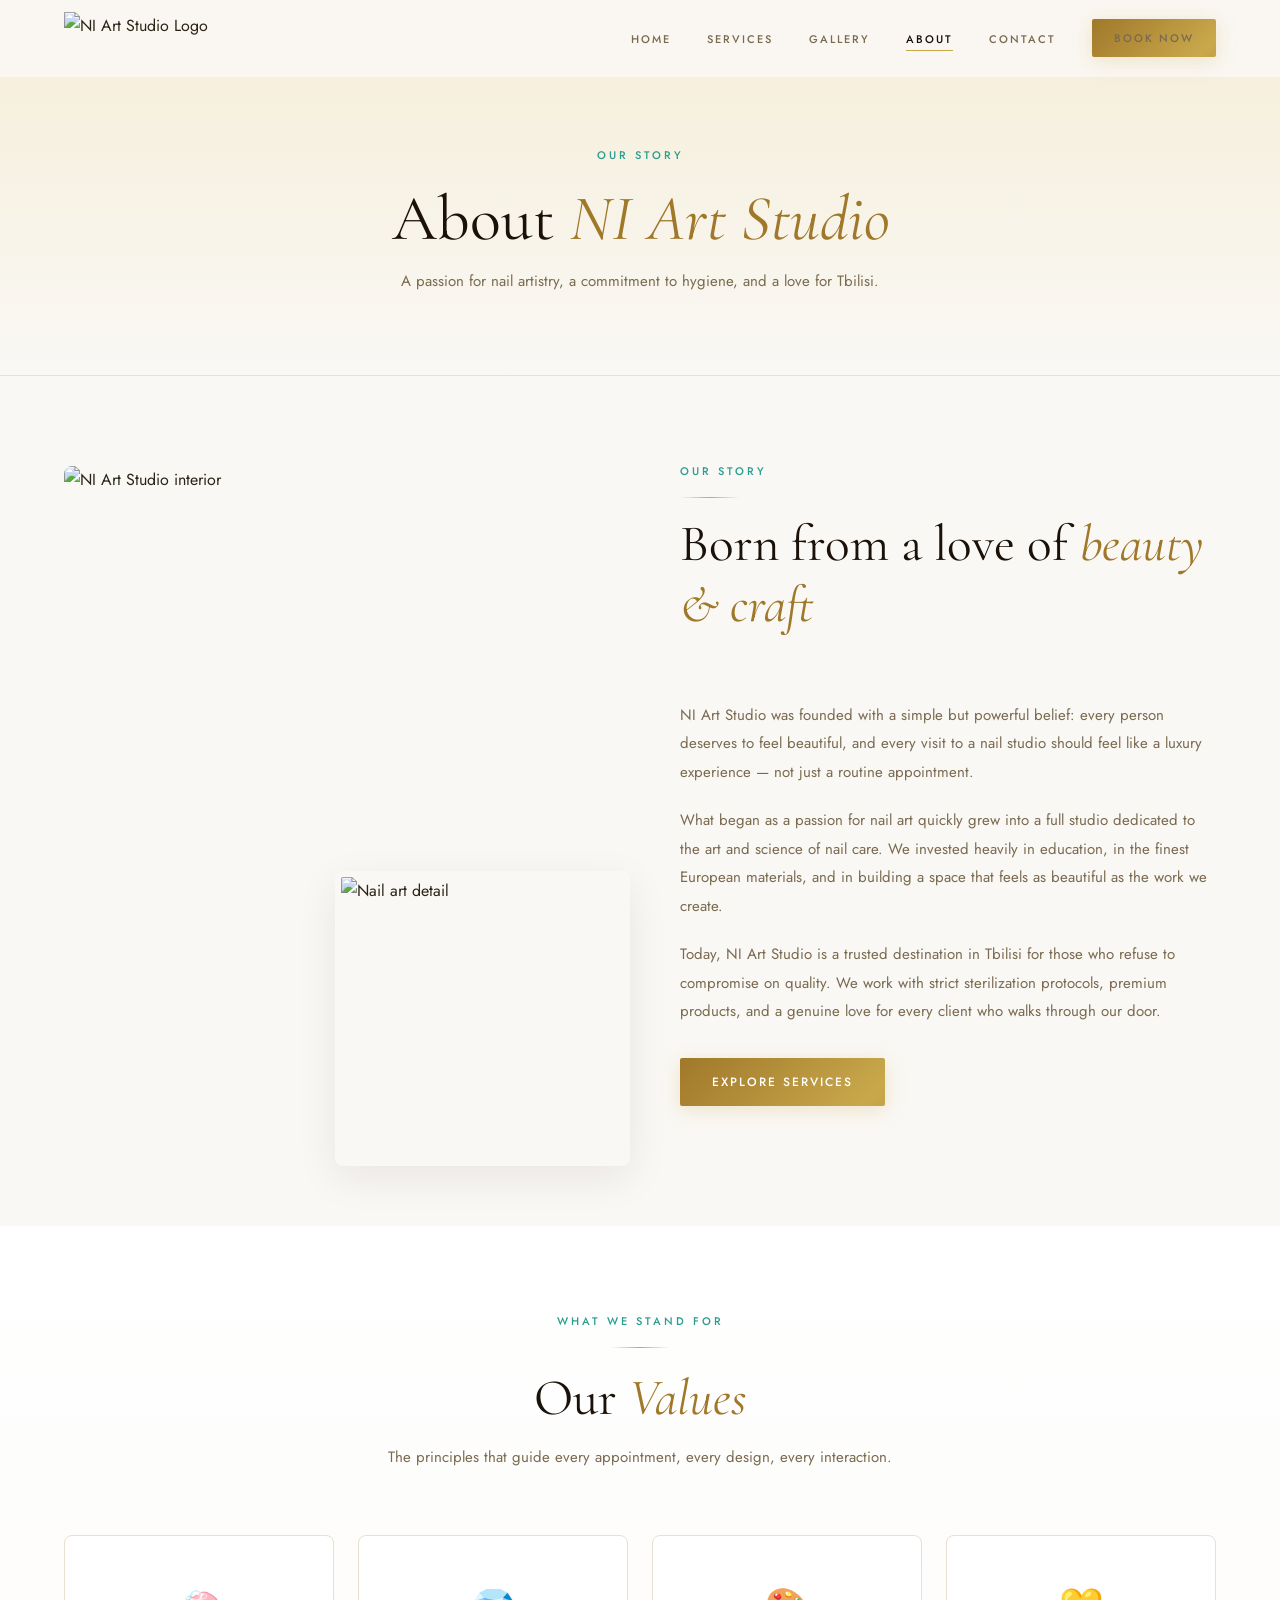
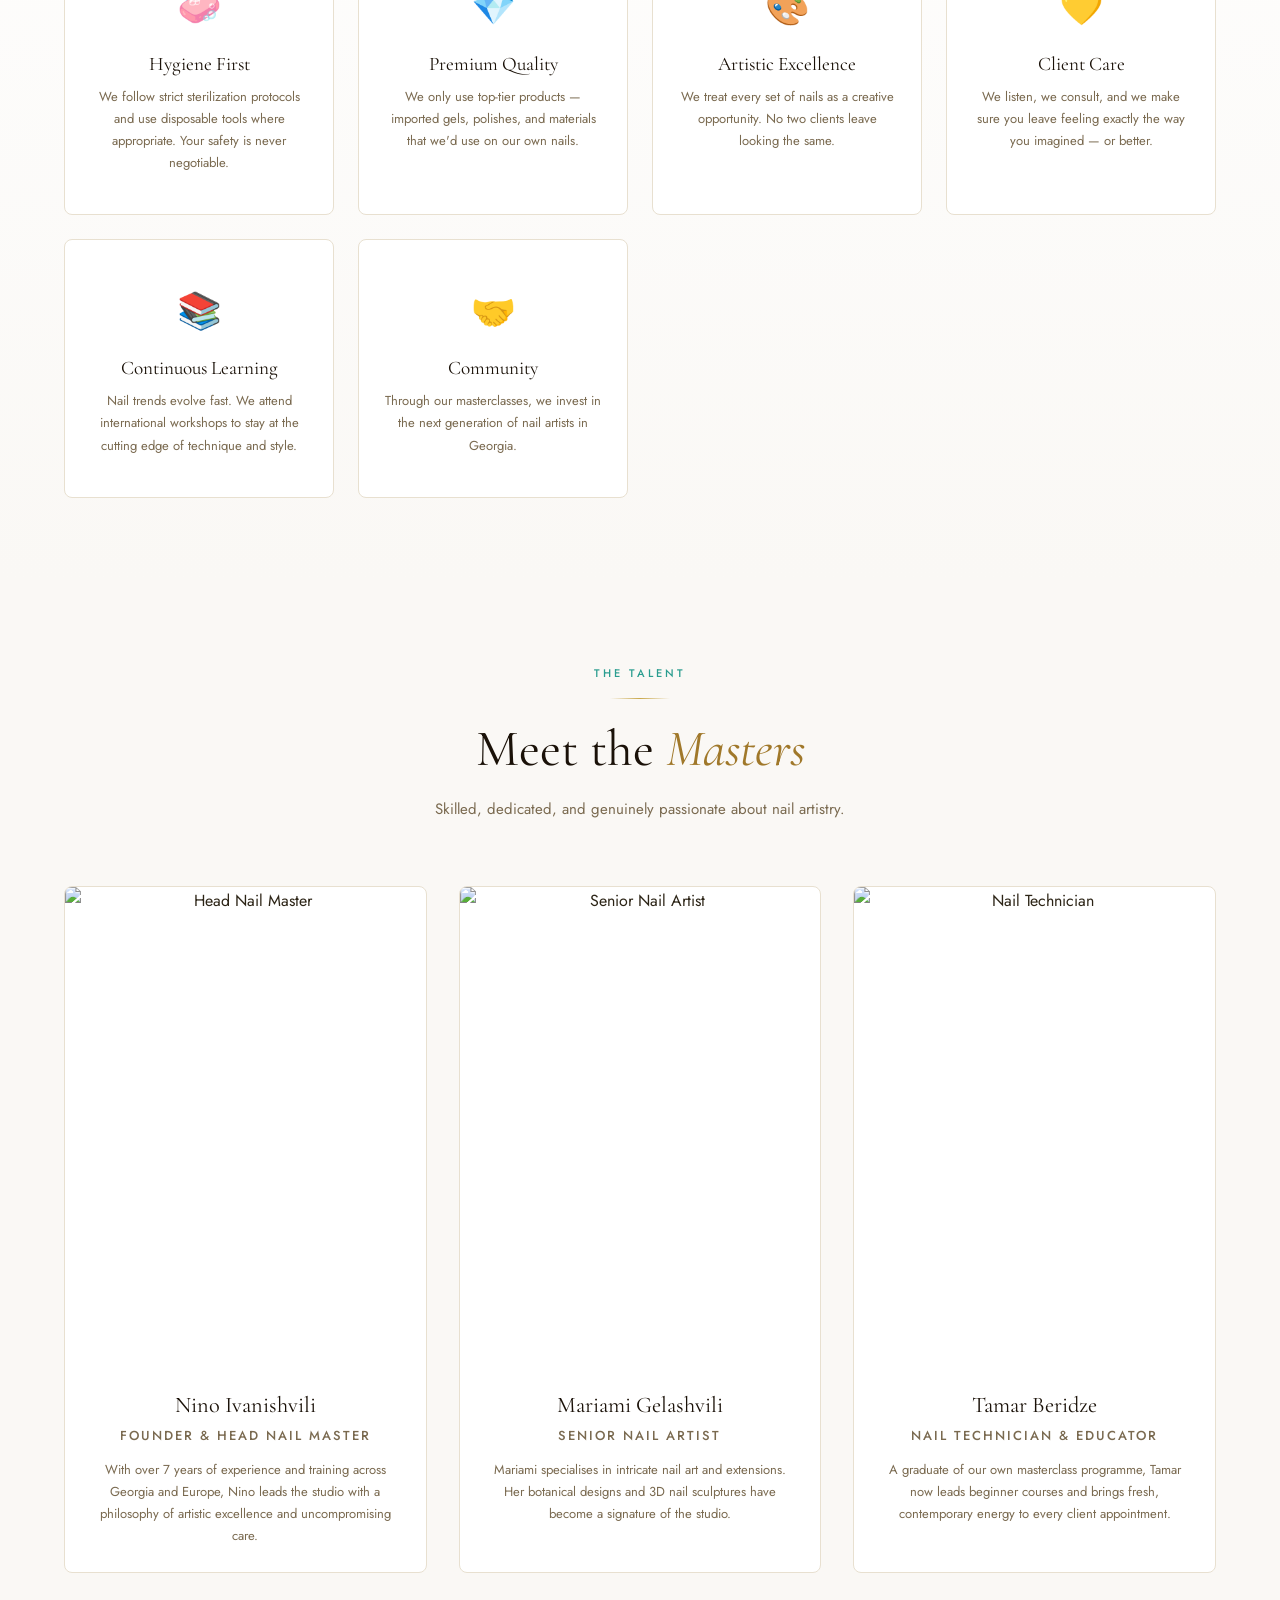
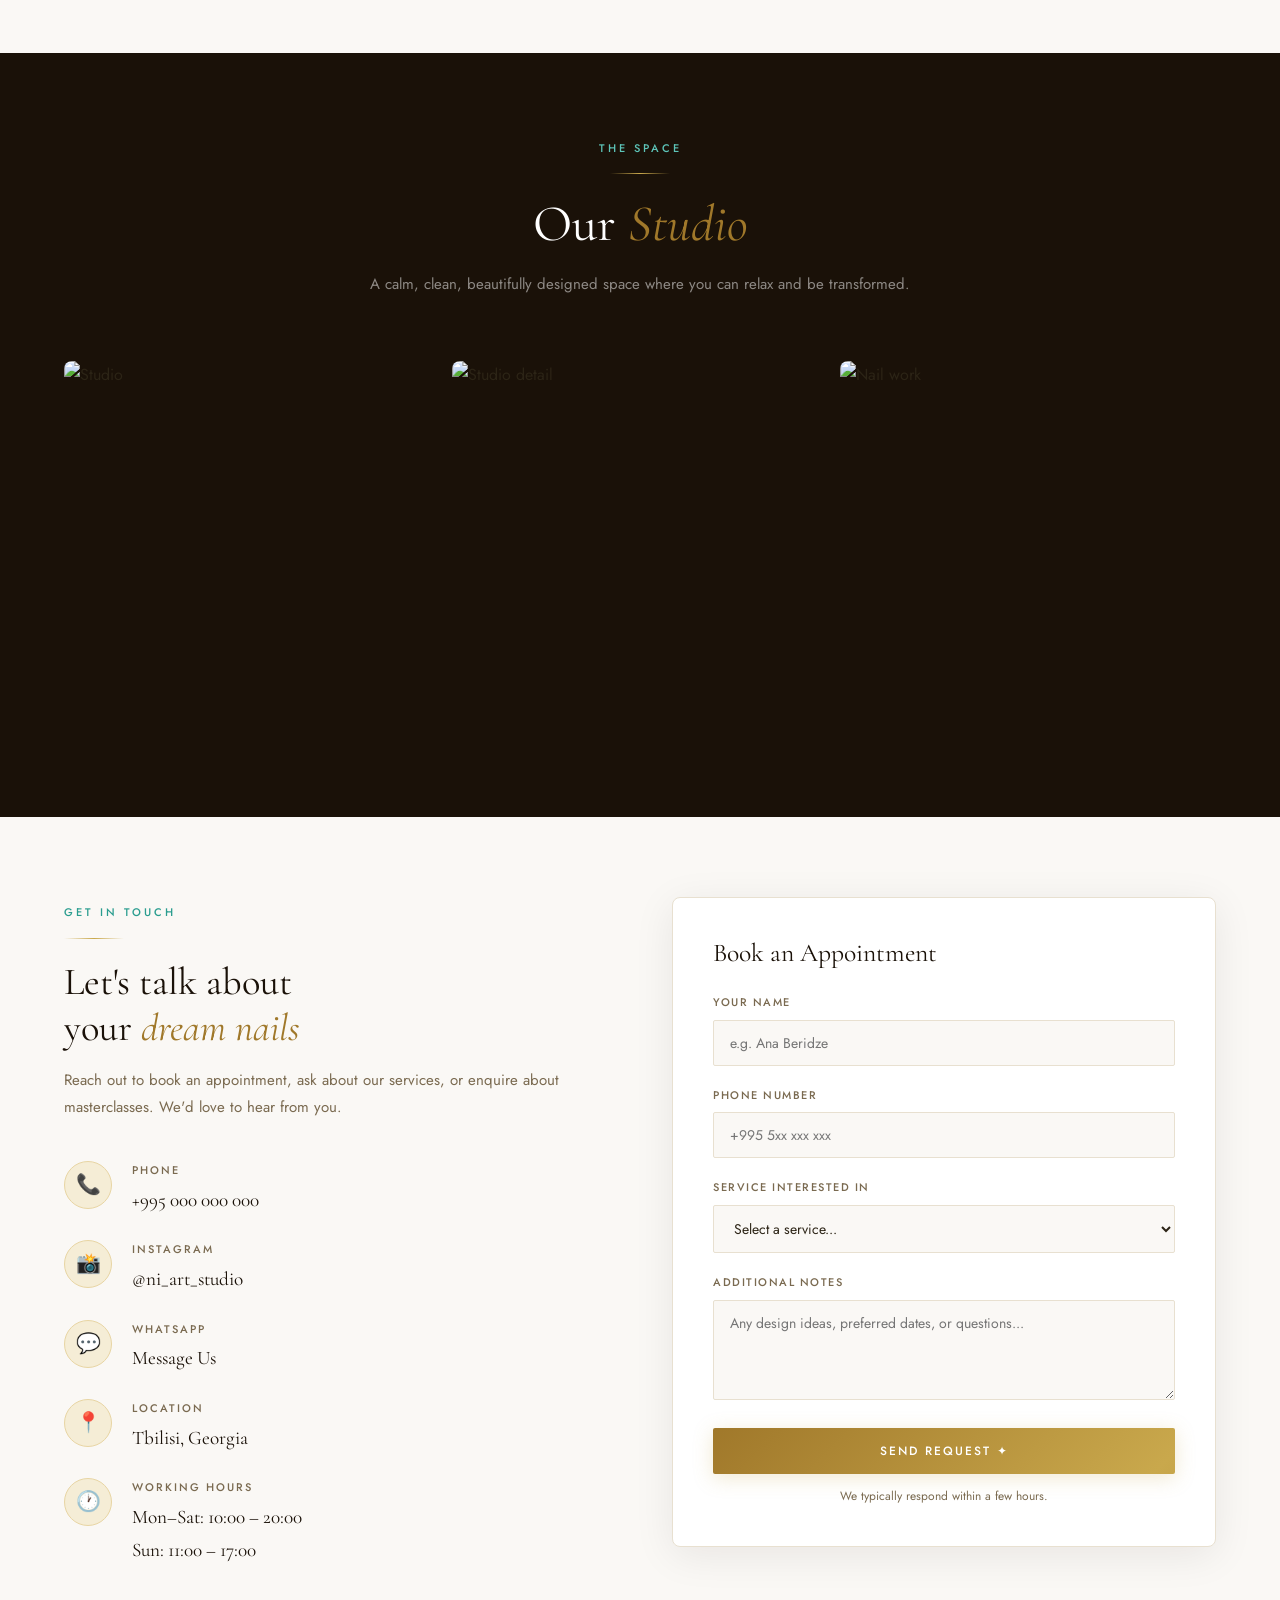
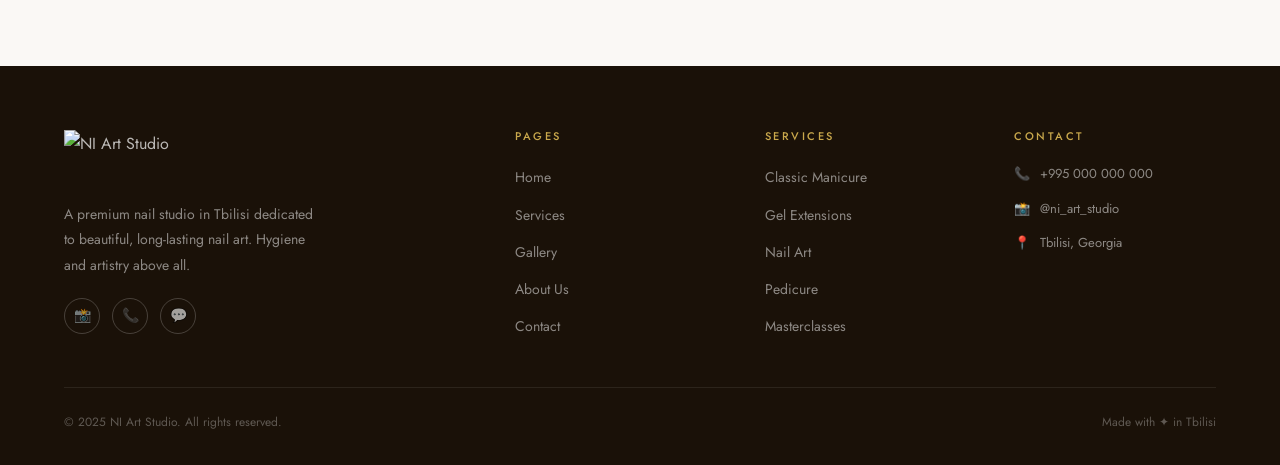
==== about.html @ aa91aded "N.art" ====
<!DOCTYPE html>
<html lang="en">
<head>
  <meta charset="UTF-8" />
  <meta name="viewport" content="width=device-width, initial-scale=1.0" />
  <title>About Us — NI Art Studio</title>
  <link rel="stylesheet" href="style.css" />
  <link rel="preconnect" href="https://fonts.googleapis.com" />
</head>
<body>

  <!-- NAVBAR -->
  <nav class="navbar" id="navbar">
    <div class="nav-inner">
      <a class="nav-logo" href="index.html">
        <img src="logo.jpg" alt="NI Art Studio Logo" />
      </a>
      <ul class="nav-links">
        <li><a href="index.html">Home</a></li>
        <li><a href="services.html">Services</a></li>
        <li><a href="gallery.html">Gallery</a></li>
        <li><a href="about.html">About</a></li>
        <li><a href="about.html#contact">Contact</a></li>
        <li><a href="tel:+99500000000" class="btn btn-primary nav-book">Book Now</a></li>
      </ul>
      <div class="nav-toggle" id="navToggle">
        <span></span><span></span><span></span>
      </div>
    </div>
  </nav>
  <div class="mobile-menu" id="mobileMenu">
    <a href="index.html">Home</a>
    <a href="services.html">Services</a>
    <a href="gallery.html">Gallery</a>
    <a href="about.html">About</a>
    <a href="about.html#contact">Contact</a>
    <a href="tel:+99500000000" class="btn btn-primary" style="text-align:center;">Book Now</a>
  </div>

  <!-- PAGE HERO -->
  <div class="page-hero">
    <div class="container">
      <span class="section-label">Our Story</span>
      <h1>About <em>NI Art Studio</em></h1>
      <p>A passion for nail artistry, a commitment to hygiene, and a love for Tbilisi.</p>
    </div>
  </div>

  <!-- STUDIO STORY -->
  <section class="about-section">
    <div class="container">
      <div class="about-grid reveal">
        <div class="about-images">
          <div class="about-img-main">
            <img
              src="https://images.unsplash.com/photo-1604654894610-df63bc536371?w=700&q=80"
              alt="NI Art Studio interior"
            />
          </div>
          <div class="about-img-accent">
            <img
              src="https://images.unsplash.com/photo-1632345031435-8727f592d8db?w=400&q=80"
              alt="Nail art detail"
            />
          </div>
        </div>
        <div class="about-content">
          <div class="section-header" style="text-align:left;">
            <span class="section-label">Our Story</span>
            <div class="section-divider" style="margin:0 0 16px;"></div>
            <h2>Born from a love of <em>beauty &amp; craft</em></h2>
          </div>
          <p class="about-text">
            NI Art Studio was founded with a simple but powerful belief: every person deserves to feel beautiful, and every visit to a nail studio should feel like a luxury experience — not just a routine appointment.
          </p>
          <p class="about-text">
            What began as a passion for nail art quickly grew into a full studio dedicated to the art and science of nail care. We invested heavily in education, in the finest European materials, and in building a space that feels as beautiful as the work we create.
          </p>
          <p class="about-text">
            Today, NI Art Studio is a trusted destination in Tbilisi for those who refuse to compromise on quality. We work with strict sterilization protocols, premium products, and a genuine love for every client who walks through our door.
          </p>
          <div style="margin-top:32px;">
            <a href="services.html" class="btn btn-primary">Explore Services</a>
          </div>
        </div>
      </div>
    </div>
  </section>

  <!-- VALUES -->
  <section class="about-section" style="background: linear-gradient(180deg, var(--white) 0%, var(--cream) 100%);">
    <div class="container">
      <div class="section-header reveal">
        <span class="section-label">What We Stand For</span>
        <div class="section-divider"></div>
        <h2>Our <em>Values</em></h2>
        <p>The principles that guide every appointment, every design, every interaction.</p>
      </div>
      <div class="values-grid reveal">
        <div class="value-card">
          <span class="value-icon">🧼</span>
          <h3>Hygiene First</h3>
          <p>We follow strict sterilization protocols and use disposable tools where appropriate. Your safety is never negotiable.</p>
        </div>
        <div class="value-card">
          <span class="value-icon">💎</span>
          <h3>Premium Quality</h3>
          <p>We only use top-tier products — imported gels, polishes, and materials that we'd use on our own nails.</p>
        </div>
        <div class="value-card">
          <span class="value-icon">🎨</span>
          <h3>Artistic Excellence</h3>
          <p>We treat every set of nails as a creative opportunity. No two clients leave looking the same.</p>
        </div>
        <div class="value-card">
          <span class="value-icon">💛</span>
          <h3>Client Care</h3>
          <p>We listen, we consult, and we make sure you leave feeling exactly the way you imagined — or better.</p>
        </div>
        <div class="value-card">
          <span class="value-icon">📚</span>
          <h3>Continuous Learning</h3>
          <p>Nail trends evolve fast. We attend international workshops to stay at the cutting edge of technique and style.</p>
        </div>
        <div class="value-card">
          <span class="value-icon">🤝</span>
          <h3>Community</h3>
          <p>Through our masterclasses, we invest in the next generation of nail artists in Georgia.</p>
        </div>
      </div>
    </div>
  </section>

  <!-- TEAM -->
  <section class="about-section">
    <div class="container">
      <div class="section-header reveal">
        <span class="section-label">The Talent</span>
        <div class="section-divider"></div>
        <h2>Meet the <em>Masters</em></h2>
        <p>Skilled, dedicated, and genuinely passionate about nail artistry.</p>
      </div>
      <div class="team-grid reveal">

        <div class="team-card">
          <div class="team-photo">
            <img
              src="https://images.unsplash.com/photo-1544717305-2782549b5136?w=400&q=80"
              alt="Head Nail Master"
            />
          </div>
          <div class="team-info">
            <h3>Nino Ivanishvili</h3>
            <p class="team-role">Founder &amp; Head Nail Master</p>
            <p>With over 7 years of experience and training across Georgia and Europe, Nino leads the studio with a philosophy of artistic excellence and uncompromising care.</p>
          </div>
        </div>

        <div class="team-card">
          <div class="team-photo">
            <img
              src="https://images.unsplash.com/photo-1534528741775-53994a69daeb?w=400&q=80"
              alt="Senior Nail Artist"
            />
          </div>
          <div class="team-info">
            <h3>Mariami Gelashvili</h3>
            <p class="team-role">Senior Nail Artist</p>
            <p>Mariami specialises in intricate nail art and extensions. Her botanical designs and 3D nail sculptures have become a signature of the studio.</p>
          </div>
        </div>

        <div class="team-card">
          <div class="team-photo">
            <img
              src="https://images.unsplash.com/photo-1531746020798-e6953c6e8e04?w=400&q=80"
              alt="Nail Technician"
            />
          </div>
          <div class="team-info">
            <h3>Tamar Beridze</h3>
            <p class="team-role">Nail Technician &amp; Educator</p>
            <p>A graduate of our own masterclass programme, Tamar now leads beginner courses and brings fresh, contemporary energy to every client appointment.</p>
          </div>
        </div>

      </div>
    </div>
  </section>

  <!-- STUDIO IMAGES -->
  <section class="about-section" style="background: var(--dark); padding: 80px 0;">
    <div class="container">
      <div class="section-header reveal">
        <span class="section-label" style="color:var(--teal-light);">The Space</span>
        <div class="section-divider"></div>
        <h2 style="color:var(--white);">Our <em>Studio</em></h2>
        <p style="color:rgba(255,255,255,0.5);">A calm, clean, beautifully designed space where you can relax and be transformed.</p>
      </div>
      <div style="display:grid; grid-template-columns: repeat(3, 1fr); gap: 12px;" class="reveal">
        <div style="border-radius: 8px; overflow: hidden; aspect-ratio: 1;">
          <img src="https://images.unsplash.com/photo-1604654894610-df63bc536371?w=500&q=80" alt="Studio" style="width:100%; height:100%; object-fit:cover;" />
        </div>
        <div style="border-radius: 8px; overflow: hidden; aspect-ratio: 1;">
          <img src="https://images.unsplash.com/photo-1632345031435-8727f592d8db?w=500&q=80" alt="Studio detail" style="width:100%; height:100%; object-fit:cover;" />
        </div>
        <div style="border-radius: 8px; overflow: hidden; aspect-ratio: 1;">
          <img src="https://images.unsplash.com/photo-1604902396830-aca29e19b067?w=500&q=80" alt="Nail work" style="width:100%; height:100%; object-fit:cover;" />
        </div>
      </div>
    </div>
  </section>

  <!-- CONTACT SECTION -->
  <section class="contact-section" id="contact">
    <div class="container">
      <div class="contact-grid">
        <div class="contact-info reveal">
          <span class="section-label">Get in Touch</span>
          <div class="section-divider" style="margin:0 0 20px;"></div>
          <h2>Let's talk about<br>your <em>dream nails</em></h2>
          <p>Reach out to book an appointment, ask about our services, or enquire about masterclasses. We'd love to hear from you.</p>
          <div class="contact-items">
            <div class="contact-item">
              <div class="contact-item-icon">📞</div>
              <div class="contact-item-text">
                <strong>Phone</strong>
                <a href="tel:+99500000000">+995 000 000 000</a>
              </div>
            </div>
            <div class="contact-item">
              <div class="contact-item-icon">📸</div>
              <div class="contact-item-text">
                <strong>Instagram</strong>
                <a href="https://instagram.com/" target="_blank">@ni_art_studio</a>
              </div>
            </div>
            <div class="contact-item">
              <div class="contact-item-icon">💬</div>
              <div class="contact-item-text">
                <strong>WhatsApp</strong>
                <a href="https://wa.me/99500000000" target="_blank">Message Us</a>
              </div>
            </div>
            <div class="contact-item">
              <div class="contact-item-icon">📍</div>
              <div class="contact-item-text">
                <strong>Location</strong>
                <span>Tbilisi, Georgia</span>
              </div>
            </div>
            <div class="contact-item">
              <div class="contact-item-icon">🕐</div>
              <div class="contact-item-text">
                <strong>Working Hours</strong>
                <span>Mon–Sat: 10:00 – 20:00<br>Sun: 11:00 – 17:00</span>
              </div>
            </div>
          </div>
        </div>

        <div class="contact-form-wrap reveal">
          <h3>Book an Appointment</h3>
          <form id="contactForm">
            <div class="form-group">
              <label for="name">Your Name</label>
              <input type="text" id="name" name="name" placeholder="e.g. Ana Beridze" required />
            </div>
            <div class="form-group">
              <label for="phone">Phone Number</label>
              <input type="tel" id="phone" name="phone" placeholder="+995 5xx xxx xxx" required />
            </div>
            <div class="form-group">
              <label for="service">Service Interested In</label>
              <select id="service" name="service">
                <option value="">Select a service...</option>
                <option>Classic Manicure</option>
                <option>Gel Polish Manicure</option>
                <option>Biogel Manicure</option>
                <option>Gel Extensions</option>
                <option>Nail Art</option>
                <option>Pedicure</option>
                <option>Masterclass</option>
                <option>Other / Not sure</option>
              </select>
            </div>
            <div class="form-group">
              <label for="message">Additional Notes</label>
              <textarea id="message" name="message" placeholder="Any design ideas, preferred dates, or questions..."></textarea>
            </div>
            <button type="submit" class="btn btn-primary" style="width:100%; justify-content:center;">
              Send Request ✦
            </button>
            <p style="font-size:12px; color:var(--text-light); margin-top:12px; text-align:center;">
              We typically respond within a few hours.
            </p>
          </form>
        </div>
      </div>
    </div>
  </section>

  <!-- FOOTER -->
  <footer class="footer">
    <div class="container">
      <div class="footer-grid">
        <div class="footer-brand">
          <img src="logo.jpg" alt="NI Art Studio" />
          <p>A premium nail studio in Tbilisi dedicated to beautiful, long-lasting nail art. Hygiene and artistry above all.</p>
          <div class="footer-social">
            <a class="social-link" href="https://instagram.com/" target="_blank">📸</a>
            <a class="social-link" href="tel:+99500000000">📞</a>
            <a class="social-link" href="https://wa.me/99500000000" target="_blank">💬</a>
          </div>
        </div>
        <div>
          <h4>Pages</h4>
          <ul class="footer-links">
            <li><a href="index.html">Home</a></li>
            <li><a href="services.html">Services</a></li>
            <li><a href="gallery.html">Gallery</a></li>
            <li><a href="about.html">About Us</a></li>
            <li><a href="about.html#contact">Contact</a></li>
          </ul>
        </div>
        <div>
          <h4>Services</h4>
          <ul class="footer-links">
            <li><a href="services.html">Classic Manicure</a></li>
            <li><a href="services.html">Gel Extensions</a></li>
            <li><a href="services.html">Nail Art</a></li>
            <li><a href="services.html">Pedicure</a></li>
            <li><a href="services.html#masterclasses">Masterclasses</a></li>
          </ul>
        </div>
        <div>
          <h4>Contact</h4>
          <div class="footer-contact">
            <div class="footer-contact-item"><span class="icon">📞</span><span>+995 000 000 000</span></div>
            <div class="footer-contact-item"><span class="icon">📸</span><span>@ni_art_studio</span></div>
            <div class="footer-contact-item"><span class="icon">📍</span><span>Tbilisi, Georgia</span></div>
          </div>
        </div>
      </div>
      <div class="footer-bottom">
        <span>© 2025 NI Art Studio. All rights reserved.</span>
        <span>Made with ✦ in Tbilisi</span>
      </div>
    </div>
  </footer>

  <!-- TOAST -->
  <div class="toast" id="formToast"></div>

  <script src="script.js"></script>
</body>
</html>
---- style.css ----
/* ============================================
   NI Art Studio — Main Stylesheet
   Colors extracted from logo:
   Gold: #C9A84C, #B8860B
   Teal: #2A9D8F
   Dark: #1a1108
   Cream: #FAF8F5
   ============================================ */

@import url('https://fonts.googleapis.com/css2?family=Cormorant+Garamond:ital,wght@0,300;0,400;0,500;0,600;1,300;1,400;1,500&family=Jost:wght@300;400;500&display=swap');

/* ===== CSS VARIABLES ===== */
:root {
  --gold: #C9A84C;
  --gold-dark: #A0782A;
  --gold-light: #E8D5A3;
  --gold-pale: #F5EDD6;
  --teal: #2A9D8F;
  --teal-dark: #1e7068;
  --teal-light: #5DC4B8;
  --dark: #1a1108;
  --dark-mid: #3a2e1a;
  --cream: #FAF8F5;
  --white: #ffffff;
  --text: #2c2416;
  --text-light: #7a6a50;
  --border: #e8e0d0;
  --shadow: rgba(26, 17, 8, 0.08);
  --shadow-gold: rgba(201, 168, 76, 0.25);

  --font-display: 'Cormorant Garamond', Georgia, serif;
  --font-body: 'Jost', sans-serif;

  --radius: 2px;
  --radius-lg: 8px;
  --transition: 0.35s cubic-bezier(0.4, 0, 0.2, 1);
  --max-width: 1200px;
}

/* ===== RESET & BASE ===== */
*, *::before, *::after { box-sizing: border-box; margin: 0; padding: 0; }

html { scroll-behavior: smooth; font-size: 16px; }

body {
  font-family: var(--font-body);
  background: var(--cream);
  color: var(--text);
  line-height: 1.7;
  overflow-x: hidden;
}

img { max-width: 100%; display: block; }

a { text-decoration: none; color: inherit; }

ul { list-style: none; }

h1, h2, h3, h4, h5 { font-family: var(--font-display); font-weight: 400; line-height: 1.2; }

.container {
  max-width: var(--max-width);
  margin: 0 auto;
  padding: 0 24px;
}

/* ===== SECTION HEADER ===== */
.section-header {
  text-align: center;
  margin-bottom: 64px;
}

.section-label {
  display: inline-block;
  font-family: var(--font-body);
  font-size: 11px;
  font-weight: 500;
  letter-spacing: 3px;
  text-transform: uppercase;
  color: var(--teal);
  margin-bottom: 16px;
}

.section-header h2 {
  font-size: clamp(2rem, 4vw, 3.2rem);
  color: var(--dark);
  margin-bottom: 16px;
}

.section-header h2 em {
  color: var(--gold-dark);
  font-style: italic;
}

.section-divider {
  width: 60px;
  height: 1px;
  background: linear-gradient(90deg, transparent, var(--gold), transparent);
  margin: 0 auto 20px;
}

.section-header p {
  max-width: 540px;
  margin: 0 auto;
  color: var(--text-light);
  font-size: 15px;
}

/* ===== BUTTONS ===== */
.btn {
  display: inline-flex;
  align-items: center;
  gap: 8px;
  padding: 14px 32px;
  font-family: var(--font-body);
  font-size: 12px;
  font-weight: 500;
  letter-spacing: 2px;
  text-transform: uppercase;
  border: none;
  cursor: pointer;
  transition: var(--transition);
  border-radius: var(--radius);
  position: relative;
  overflow: hidden;
}

.btn::after {
  content: '';
  position: absolute;
  inset: 0;
  background: rgba(255,255,255,0.15);
  opacity: 0;
  transition: opacity 0.2s;
}

.btn:hover::after { opacity: 1; }

.btn-primary {
  background: linear-gradient(135deg, var(--gold-dark) 0%, var(--gold) 50%, var(--gold-dark) 100%);
  background-size: 200% auto;
  color: var(--white);
  box-shadow: 0 4px 20px var(--shadow-gold);
}

.btn-primary:hover {
  background-position: right center;
  box-shadow: 0 6px 28px var(--shadow-gold);
  transform: translateY(-2px);
}

.btn-outline {
  background: transparent;
  color: var(--dark);
  border: 1px solid var(--gold);
}

.btn-outline:hover {
  background: var(--gold-pale);
  color: var(--dark);
  transform: translateY(-2px);
}

.btn-teal {
  background: var(--teal);
  color: var(--white);
}

.btn-teal:hover {
  background: var(--teal-dark);
  transform: translateY(-2px);
}

/* ===== NAVBAR ===== */
.navbar {
  position: fixed;
  top: 0;
  left: 0;
  right: 0;
  z-index: 1000;
  padding: 0;
  background: rgba(250, 248, 245, 0.92);
  backdrop-filter: blur(12px);
  border-bottom: 1px solid transparent;
  transition: var(--transition);
}

.navbar.scrolled {
  border-bottom-color: var(--border);
  box-shadow: 0 4px 24px var(--shadow);
}

.nav-inner {
  display: flex;
  align-items: center;
  justify-content: space-between;
  height: 76px;
  max-width: var(--max-width);
  margin: 0 auto;
  padding: 0 24px;
}

.nav-logo {
  display: flex;
  align-items: center;
  gap: 12px;
}

.nav-logo img {
  height: 52px;
  width: auto;
}

.nav-logo-text {
  display: flex;
  flex-direction: column;
  line-height: 1;
}

.nav-logo-text .brand {
  font-family: var(--font-display);
  font-size: 22px;
  font-weight: 500;
  color: var(--dark);
  letter-spacing: 1px;
}

.nav-logo-text .tagline {
  font-size: 10px;
  letter-spacing: 2.5px;
  text-transform: uppercase;
  color: var(--gold-dark);
  margin-top: 3px;
}

.nav-links {
  display: flex;
  align-items: center;
  gap: 36px;
}

.nav-links a {
  font-size: 11px;
  font-weight: 500;
  letter-spacing: 2px;
  text-transform: uppercase;
  color: var(--text-light);
  transition: color 0.2s;
  position: relative;
}

.nav-links a::after {
  content: '';
  position: absolute;
  bottom: -4px;
  left: 0;
  right: 0;
  height: 1px;
  background: var(--gold);
  transform: scaleX(0);
  transition: transform 0.3s;
}

.nav-links a:hover,
.nav-links a.active {
  color: var(--dark);
}

.nav-links a:hover::after,
.nav-links a.active::after {
  transform: scaleX(1);
}

.nav-book {
  font-size: 11px !important;
  padding: 10px 22px;
}

.nav-toggle {
  display: none;
  flex-direction: column;
  gap: 5px;
  cursor: pointer;
  padding: 4px;
}

.nav-toggle span {
  display: block;
  width: 24px;
  height: 1.5px;
  background: var(--dark);
  transition: var(--transition);
}

.nav-toggle.open span:nth-child(1) { transform: translateY(6.5px) rotate(45deg); }
.nav-toggle.open span:nth-child(2) { opacity: 0; }
.nav-toggle.open span:nth-child(3) { transform: translateY(-6.5px) rotate(-45deg); }

/* ===== MOBILE MENU ===== */
.mobile-menu {
  display: none;
  position: fixed;
  top: 76px;
  left: 0;
  right: 0;
  background: var(--cream);
  border-bottom: 1px solid var(--border);
  padding: 24px;
  z-index: 999;
  flex-direction: column;
  gap: 20px;
  box-shadow: 0 8px 32px var(--shadow);
}

.mobile-menu.open { display: flex; }

.mobile-menu a {
  font-size: 12px;
  letter-spacing: 2px;
  text-transform: uppercase;
  font-weight: 500;
  color: var(--text);
  padding: 8px 0;
  border-bottom: 1px solid var(--border);
}

/* ===== PAGE HERO (inner pages) ===== */
.page-hero {
  padding: 140px 0 80px;
  text-align: center;
  background: linear-gradient(180deg, var(--gold-pale) 0%, var(--cream) 100%);
  border-bottom: 1px solid var(--border);
}

.page-hero h1 {
  font-size: clamp(2.5rem, 5vw, 4rem);
  color: var(--dark);
  margin-bottom: 12px;
}

.page-hero h1 em {
  color: var(--gold-dark);
  font-style: italic;
}

.page-hero p {
  color: var(--text-light);
  font-size: 15px;
  max-width: 500px;
  margin: 0 auto;
}

/* ===== HERO (home) ===== */
.hero {
  min-height: 100vh;
  display: grid;
  grid-template-columns: 1fr 1fr;
  align-items: center;
  padding-top: 76px;
  overflow: hidden;
  position: relative;
}

.hero::before {
  content: '';
  position: absolute;
  top: 0; right: 0;
  width: 50%;
  height: 100%;
  background: linear-gradient(135deg, var(--gold-pale) 0%, #EDE0C0 100%);
  z-index: 0;
}

.hero-content {
  padding: 80px 60px 80px 24px;
  max-width: 600px;
  margin-left: auto;
  z-index: 1;
  position: relative;
}

.hero-eyebrow {
  display: inline-flex;
  align-items: center;
  gap: 12px;
  font-size: 11px;
  letter-spacing: 3px;
  text-transform: uppercase;
  color: var(--teal);
  font-weight: 500;
  margin-bottom: 24px;
}

.hero-eyebrow::before {
  content: '';
  width: 32px;
  height: 1px;
  background: var(--teal);
}

.hero h1 {
  font-size: clamp(2.8rem, 5vw, 5rem);
  line-height: 1.05;
  color: var(--dark);
  margin-bottom: 24px;
}

.hero h1 em {
  color: var(--gold-dark);
  display: block;
}

.hero-desc {
  font-size: 15px;
  color: var(--text-light);
  margin-bottom: 40px;
  max-width: 420px;
  line-height: 1.8;
}

.hero-actions {
  display: flex;
  gap: 16px;
  flex-wrap: wrap;
}

.hero-badges {
  display: flex;
  gap: 24px;
  margin-top: 48px;
  padding-top: 40px;
  border-top: 1px solid var(--border);
}

.hero-badge {
  display: flex;
  flex-direction: column;
}

.hero-badge strong {
  font-family: var(--font-display);
  font-size: 2rem;
  color: var(--gold-dark);
  line-height: 1;
}

.hero-badge span {
  font-size: 11px;
  letter-spacing: 1.5px;
  text-transform: uppercase;
  color: var(--text-light);
  margin-top: 4px;
}

.hero-image {
  position: relative;
  z-index: 1;
  height: 100%;
  min-height: 600px;
}

.hero-image img {
  width: 100%;
  height: 100%;
  object-fit: cover;
}

.hero-image-overlay {
  position: absolute;
  bottom: 40px;
  left: -30px;
  background: var(--white);
  padding: 20px 28px;
  border-radius: var(--radius-lg);
  box-shadow: 0 8px 40px var(--shadow);
  border-left: 3px solid var(--gold);
}

.hero-image-overlay p {
  font-family: var(--font-display);
  font-size: 14px;
  color: var(--dark);
  font-style: italic;
}

.hero-image-overlay span {
  font-size: 11px;
  color: var(--text-light);
  letter-spacing: 1px;
}

/* ===== INTRO STRIP ===== */
.intro-strip {
  background: var(--dark);
  padding: 28px 0;
}

.strip-inner {
  display: flex;
  justify-content: center;
  gap: 48px;
  align-items: center;
  flex-wrap: wrap;
}

.strip-item {
  display: flex;
  align-items: center;
  gap: 10px;
  font-size: 12px;
  letter-spacing: 2px;
  text-transform: uppercase;
  color: var(--gold-light);
  font-weight: 500;
}

.strip-item::before {
  content: '✦';
  color: var(--gold);
  font-size: 10px;
}

/* ===== ABOUT PREVIEW ===== */
.about-preview {
  padding: 100px 0;
}

.about-grid {
  display: grid;
  grid-template-columns: 1fr 1fr;
  gap: 80px;
  align-items: center;
}

.about-images {
  position: relative;
}

.about-img-main {
  border-radius: var(--radius-lg);
  overflow: hidden;
  aspect-ratio: 4/5;
}

.about-img-main img {
  width: 100%;
  height: 100%;
  object-fit: cover;
}

.about-img-accent {
  position: absolute;
  bottom: -30px;
  right: -30px;
  width: 55%;
  border-radius: var(--radius-lg);
  overflow: hidden;
  border: 6px solid var(--cream);
  box-shadow: 0 12px 40px var(--shadow);
  aspect-ratio: 1;
}

.about-img-accent img {
  width: 100%;
  height: 100%;
  object-fit: cover;
}

.about-content { padding-bottom: 40px; }

.about-content .section-header { text-align: left; }

.about-content .section-divider { margin: 0 0 20px; }

.about-text {
  color: var(--text-light);
  font-size: 15px;
  line-height: 1.9;
  margin-bottom: 20px;
}

.about-features {
  display: grid;
  grid-template-columns: 1fr 1fr;
  gap: 16px;
  margin: 32px 0 40px;
}

.about-feature {
  display: flex;
  align-items: flex-start;
  gap: 12px;
}

.about-feature-icon {
  width: 36px;
  height: 36px;
  border-radius: 50%;
  background: var(--gold-pale);
  display: flex;
  align-items: center;
  justify-content: center;
  font-size: 16px;
  flex-shrink: 0;
}

.about-feature-text strong {
  display: block;
  font-family: var(--font-display);
  font-size: 15px;
  color: var(--dark);
  margin-bottom: 2px;
}

.about-feature-text span {
  font-size: 12px;
  color: var(--text-light);
}

/* ===== SERVICES PREVIEW ===== */
.services-preview {
  padding: 100px 0;
  background: linear-gradient(180deg, var(--cream) 0%, var(--white) 100%);
}

.services-grid {
  display: grid;
  grid-template-columns: repeat(3, 1fr);
  gap: 2px;
  margin-bottom: 48px;
}

.service-card {
  background: var(--white);
  padding: 40px 32px;
  transition: var(--transition);
  position: relative;
  overflow: hidden;
  cursor: default;
}

.service-card::before {
  content: '';
  position: absolute;
  top: 0;
  left: 0;
  right: 0;
  height: 3px;
  background: linear-gradient(90deg, var(--gold-dark), var(--teal));
  transform: scaleX(0);
  transform-origin: left;
  transition: transform 0.4s;
}

.service-card:hover::before { transform: scaleX(1); }

.service-card:hover {
  box-shadow: 0 12px 48px var(--shadow);
  transform: translateY(-4px);
}

.service-icon {
  font-size: 32px;
  margin-bottom: 20px;
  display: block;
}

.service-card h3 {
  font-size: 1.4rem;
  color: var(--dark);
  margin-bottom: 12px;
}

.service-card p {
  font-size: 14px;
  color: var(--text-light);
  line-height: 1.7;
  margin-bottom: 20px;
}

.service-price-range {
  font-family: var(--font-display);
  font-size: 1.1rem;
  color: var(--gold-dark);
  display: flex;
  align-items: center;
  gap: 8px;
}

.service-price-range::before {
  content: '';
  width: 20px;
  height: 1px;
  background: var(--gold);
}

.services-cta {
  text-align: center;
}

/* ===== GALLERY PREVIEW ===== */
.gallery-preview {
  padding: 100px 0;
  background: var(--dark);
}

.gallery-preview .section-label { color: var(--teal-light); }
.gallery-preview .section-header h2 { color: var(--white); }
.gallery-preview .section-header p { color: rgba(255,255,255,0.5); }
.gallery-preview .section-divider { background: linear-gradient(90deg, transparent, var(--gold), transparent); }

.gallery-grid-preview {
  display: grid;
  grid-template-columns: repeat(4, 1fr);
  grid-template-rows: repeat(2, 260px);
  gap: 4px;
  margin-bottom: 48px;
}

.gallery-item {
  position: relative;
  overflow: hidden;
}

.gallery-item img {
  width: 100%;
  height: 100%;
  object-fit: cover;
  transition: transform 0.5s;
}

.gallery-item:hover img { transform: scale(1.06); }

.gallery-item.tall { grid-row: span 2; }

.gallery-item.wide { grid-column: span 2; }

.gallery-overlay {
  position: absolute;
  inset: 0;
  background: linear-gradient(to top, rgba(26,17,8,0.7) 0%, transparent 60%);
  opacity: 0;
  transition: opacity 0.3s;
  display: flex;
  align-items: flex-end;
  padding: 20px;
}

.gallery-item:hover .gallery-overlay { opacity: 1; }

.gallery-price {
  background: var(--gold);
  color: var(--dark);
  font-size: 13px;
  font-weight: 600;
  padding: 4px 12px;
  border-radius: 20px;
  letter-spacing: 0.5px;
}

.gallery-cta { text-align: center; }

/* ===== CTA SECTION ===== */
.cta-section {
  padding: 100px 0;
  background: linear-gradient(135deg, var(--gold-pale) 0%, #EDE0C0 50%, var(--gold-pale) 100%);
  text-align: center;
  position: relative;
  overflow: hidden;
}

.cta-section::before {
  content: 'NI';
  position: absolute;
  font-family: var(--font-display);
  font-size: 300px;
  font-weight: 700;
  color: rgba(201,168,76,0.08);
  top: 50%;
  left: 50%;
  transform: translate(-50%,-50%);
  pointer-events: none;
  line-height: 1;
}

.cta-section h2 {
  font-size: clamp(2rem, 4vw, 3.5rem);
  color: var(--dark);
  margin-bottom: 16px;
  position: relative;
}

.cta-section h2 em { color: var(--gold-dark); }

.cta-section p {
  color: var(--text-light);
  font-size: 16px;
  margin-bottom: 40px;
  position: relative;
}

.cta-actions {
  display: flex;
  justify-content: center;
  gap: 16px;
  flex-wrap: wrap;
  position: relative;
}

/* ===== FOOTER ===== */
.footer {
  background: var(--dark);
  color: rgba(255,255,255,0.7);
  padding: 64px 0 32px;
}

.footer-grid {
  display: grid;
  grid-template-columns: 2fr 1fr 1fr 1fr;
  gap: 48px;
  margin-bottom: 48px;
}

.footer-brand img { height: 56px; margin-bottom: 16px; }

.footer-brand p {
  font-size: 14px;
  line-height: 1.8;
  color: rgba(255,255,255,0.5);
  max-width: 260px;
}

.footer-social {
  display: flex;
  gap: 12px;
  margin-top: 20px;
}

.social-link {
  width: 36px;
  height: 36px;
  border-radius: 50%;
  border: 1px solid rgba(255,255,255,0.2);
  display: flex;
  align-items: center;
  justify-content: center;
  font-size: 14px;
  transition: var(--transition);
  color: rgba(255,255,255,0.6);
}

.social-link:hover {
  border-color: var(--gold);
  color: var(--gold);
  background: rgba(201,168,76,0.1);
}

.footer h4 {
  font-family: var(--font-body);
  font-size: 11px;
  letter-spacing: 2.5px;
  text-transform: uppercase;
  color: var(--gold);
  margin-bottom: 20px;
  font-weight: 500;
}

.footer-links { display: flex; flex-direction: column; gap: 10px; }

.footer-links a {
  font-size: 14px;
  color: rgba(255,255,255,0.5);
  transition: color 0.2s;
}

.footer-links a:hover { color: var(--white); }

.footer-contact { display: flex; flex-direction: column; gap: 12px; }

.footer-contact-item {
  display: flex;
  align-items: flex-start;
  gap: 10px;
  font-size: 13px;
  color: rgba(255,255,255,0.5);
}

.footer-contact-item .icon { color: var(--gold); flex-shrink: 0; }

.footer-bottom {
  border-top: 1px solid rgba(255,255,255,0.08);
  padding-top: 24px;
  display: flex;
  justify-content: space-between;
  align-items: center;
  font-size: 12px;
  color: rgba(255,255,255,0.3);
}

/* ===== FULL SERVICES PAGE ===== */
.services-section {
  padding: 80px 0;
}

.services-section + .services-section {
  border-top: 1px solid var(--border);
}

.service-category-title {
  font-size: clamp(1.8rem, 3vw, 2.5rem);
  color: var(--dark);
  margin-bottom: 8px;
}

.service-category-title em { color: var(--gold-dark); }

.service-category-desc {
  color: var(--text-light);
  font-size: 14px;
  margin-bottom: 40px;
  max-width: 500px;
}

.price-table {
  width: 100%;
  border-collapse: collapse;
}

.price-table tr {
  border-bottom: 1px solid var(--border);
  transition: background 0.2s;
}

.price-table tr:hover { background: var(--gold-pale); }

.price-table td {
  padding: 16px 8px;
  font-size: 15px;
}

.price-table td:last-child {
  text-align: right;
  font-family: var(--font-display);
  font-size: 1.1rem;
  color: var(--gold-dark);
  font-weight: 500;
  white-space: nowrap;
}

.price-table .note {
  font-size: 12px;
  color: var(--text-light);
  display: block;
  margin-top: 2px;
}

.masterclass-grid {
  display: grid;
  grid-template-columns: repeat(auto-fit, minmax(300px, 1fr));
  gap: 24px;
}

.masterclass-card {
  background: var(--white);
  border-radius: var(--radius-lg);
  padding: 36px 32px;
  border: 1px solid var(--border);
  position: relative;
  overflow: hidden;
  transition: var(--transition);
}

.masterclass-card:hover {
  box-shadow: 0 12px 48px var(--shadow);
  transform: translateY(-4px);
}

.masterclass-card::after {
  content: '';
  position: absolute;
  bottom: 0;
  left: 0;
  right: 0;
  height: 3px;
  background: linear-gradient(90deg, var(--gold-dark), var(--teal));
}

.masterclass-badge {
  display: inline-block;
  background: var(--teal);
  color: var(--white);
  font-size: 10px;
  letter-spacing: 2px;
  text-transform: uppercase;
  padding: 4px 12px;
  border-radius: 20px;
  margin-bottom: 16px;
  font-weight: 500;
}

.masterclass-card h3 {
  font-size: 1.4rem;
  color: var(--dark);
  margin-bottom: 12px;
}

.masterclass-card p {
  font-size: 14px;
  color: var(--text-light);
  line-height: 1.7;
  margin-bottom: 24px;
}

.masterclass-meta {
  display: flex;
  justify-content: space-between;
  align-items: center;
  padding-top: 20px;
  border-top: 1px solid var(--border);
}

.masterclass-price {
  font-family: var(--font-display);
  font-size: 1.6rem;
  color: var(--gold-dark);
}

.masterclass-duration {
  display: flex;
  align-items: center;
  gap: 6px;
  font-size: 12px;
  color: var(--text-light);
  letter-spacing: 1px;
}

/* ===== FULL GALLERY PAGE ===== */
.gallery-filter {
  display: flex;
  justify-content: center;
  gap: 8px;
  margin-bottom: 48px;
  flex-wrap: wrap;
}

.filter-btn {
  padding: 8px 20px;
  border: 1px solid var(--border);
  background: transparent;
  font-family: var(--font-body);
  font-size: 11px;
  letter-spacing: 2px;
  text-transform: uppercase;
  cursor: pointer;
  border-radius: 30px;
  transition: var(--transition);
  color: var(--text-light);
}

.filter-btn.active,
.filter-btn:hover {
  background: var(--dark);
  color: var(--white);
  border-color: var(--dark);
}

.gallery-full-grid {
  display: grid;
  grid-template-columns: repeat(3, 1fr);
  gap: 16px;
}

.gallery-full-item {
  position: relative;
  overflow: hidden;
  border-radius: var(--radius-lg);
  aspect-ratio: 3/4;
  cursor: pointer;
}

.gallery-full-item img {
  width: 100%;
  height: 100%;
  object-fit: cover;
  transition: transform 0.5s;
}

.gallery-full-item:hover img { transform: scale(1.05); }

.gallery-full-overlay {
  position: absolute;
  inset: 0;
  background: linear-gradient(to top, rgba(26,17,8,0.75) 0%, transparent 50%);
  display: flex;
  flex-direction: column;
  justify-content: flex-end;
  padding: 20px;
  opacity: 0;
  transition: opacity 0.3s;
}

.gallery-full-item:hover .gallery-full-overlay { opacity: 1; }

.gallery-item-name {
  font-family: var(--font-display);
  font-size: 1rem;
  color: var(--white);
  margin-bottom: 6px;
  font-style: italic;
}

.gallery-item-price-tag {
  display: inline-block;
  background: var(--gold);
  color: var(--dark);
  font-size: 12px;
  font-weight: 600;
  padding: 4px 14px;
  border-radius: 20px;
  align-self: flex-start;
}

/* Price badge always visible */
.price-badge-always {
  position: absolute;
  top: 14px;
  right: 14px;
  background: rgba(26,17,8,0.75);
  backdrop-filter: blur(4px);
  color: var(--gold-light);
  font-size: 12px;
  font-weight: 600;
  padding: 4px 12px;
  border-radius: 20px;
  border: 1px solid rgba(201,168,76,0.4);
  letter-spacing: 0.5px;
}

/* ===== ABOUT PAGE ===== */
.about-section { padding: 80px 0; }

.team-grid {
  display: grid;
  grid-template-columns: repeat(auto-fit, minmax(260px, 1fr));
  gap: 32px;
}

.team-card {
  text-align: center;
  background: var(--white);
  border-radius: var(--radius-lg);
  overflow: hidden;
  border: 1px solid var(--border);
  transition: var(--transition);
}

.team-card:hover {
  box-shadow: 0 12px 40px var(--shadow);
  transform: translateY(-4px);
}

.team-photo {
  aspect-ratio: 3/4;
  overflow: hidden;
}

.team-photo img {
  width: 100%;
  height: 100%;
  object-fit: cover;
  transition: transform 0.5s;
}

.team-card:hover .team-photo img { transform: scale(1.04); }

.team-info { padding: 24px; }

.team-info h3 {
  font-size: 1.4rem;
  color: var(--dark);
  margin-bottom: 6px;
}

.team-role {
  font-size: 11px;
  letter-spacing: 2px;
  text-transform: uppercase;
  color: var(--teal);
  margin-bottom: 12px;
  font-weight: 500;
}

.team-info p {
  font-size: 13px;
  color: var(--text-light);
  line-height: 1.7;
}

.values-grid {
  display: grid;
  grid-template-columns: repeat(auto-fit, minmax(220px, 1fr));
  gap: 24px;
}

.value-card {
  text-align: center;
  padding: 40px 24px;
  background: var(--white);
  border-radius: var(--radius-lg);
  border: 1px solid var(--border);
  transition: var(--transition);
}

.value-card:hover { box-shadow: 0 8px 32px var(--shadow); }

.value-icon { font-size: 36px; margin-bottom: 16px; display: block; }

.value-card h3 {
  font-size: 1.2rem;
  color: var(--dark);
  margin-bottom: 10px;
}

.value-card p {
  font-size: 13px;
  color: var(--text-light);
  line-height: 1.7;
}

/* ===== CONTACT SECTION ===== */
.contact-section {
  padding: 80px 0 100px;
  background: var(--cream);
}

.contact-grid {
  display: grid;
  grid-template-columns: 1fr 1fr;
  gap: 64px;
  align-items: start;
}

.contact-info h2 {
  font-size: clamp(2rem, 3vw, 2.8rem);
  color: var(--dark);
  margin-bottom: 16px;
}

.contact-info h2 em { color: var(--gold-dark); }

.contact-info > p {
  color: var(--text-light);
  font-size: 15px;
  margin-bottom: 40px;
  line-height: 1.8;
}

.contact-items { display: flex; flex-direction: column; gap: 24px; }

.contact-item {
  display: flex;
  align-items: flex-start;
  gap: 20px;
}

.contact-item-icon {
  width: 48px;
  height: 48px;
  border-radius: 50%;
  background: var(--gold-pale);
  display: flex;
  align-items: center;
  justify-content: center;
  font-size: 20px;
  flex-shrink: 0;
  border: 1px solid var(--gold-light);
}

.contact-item-text strong {
  display: block;
  font-size: 11px;
  letter-spacing: 2px;
  text-transform: uppercase;
  color: var(--text-light);
  margin-bottom: 4px;
  font-weight: 500;
}

.contact-item-text a,
.contact-item-text span {
  font-family: var(--font-display);
  font-size: 1.2rem;
  color: var(--dark);
  transition: color 0.2s;
}

.contact-item-text a:hover { color: var(--gold-dark); }

.contact-form-wrap {
  background: var(--white);
  border-radius: var(--radius-lg);
  padding: 40px;
  border: 1px solid var(--border);
  box-shadow: 0 8px 40px var(--shadow);
}

.contact-form-wrap h3 {
  font-size: 1.6rem;
  color: var(--dark);
  margin-bottom: 24px;
}

.form-group { margin-bottom: 20px; }

.form-group label {
  display: block;
  font-size: 11px;
  letter-spacing: 1.5px;
  text-transform: uppercase;
  color: var(--text-light);
  margin-bottom: 8px;
  font-weight: 500;
}

.form-group input,
.form-group select,
.form-group textarea {
  width: 100%;
  padding: 12px 16px;
  border: 1px solid var(--border);
  border-radius: var(--radius);
  background: var(--cream);
  font-family: var(--font-body);
  font-size: 14px;
  color: var(--text);
  transition: border-color 0.2s;
  outline: none;
}

.form-group input:focus,
.form-group select:focus,
.form-group textarea:focus {
  border-color: var(--gold);
  background: var(--white);
}

.form-group textarea { resize: vertical; min-height: 100px; }

/* ===== LIGHTBOX ===== */
.lightbox {
  display: none;
  position: fixed;
  inset: 0;
  background: rgba(26,17,8,0.95);
  z-index: 9999;
  align-items: center;
  justify-content: center;
}

.lightbox.open { display: flex; }

.lightbox-img {
  max-width: 90vw;
  max-height: 90vh;
  object-fit: contain;
  border-radius: var(--radius);
}

.lightbox-close {
  position: absolute;
  top: 24px;
  right: 24px;
  color: var(--white);
  font-size: 32px;
  cursor: pointer;
  line-height: 1;
  opacity: 0.7;
  transition: opacity 0.2s;
}

.lightbox-close:hover { opacity: 1; }

/* ===== TOAST ===== */
.toast {
  position: fixed;
  bottom: 32px;
  right: 32px;
  background: var(--dark);
  color: var(--white);
  padding: 16px 24px;
  border-radius: var(--radius-lg);
  border-left: 3px solid var(--gold);
  font-size: 14px;
  opacity: 0;
  transform: translateY(16px);
  transition: all 0.3s;
  z-index: 9000;
  pointer-events: none;
}

.toast.show {
  opacity: 1;
  transform: translateY(0);
}

/* ===== SCROLL REVEAL ===== */
.reveal {
  opacity: 0;
  transform: translateY(30px);
  transition: opacity 0.7s ease, transform 0.7s ease;
}

.reveal.visible {
  opacity: 1;
  transform: translateY(0);
}

/* ===== RESPONSIVE ===== */
@media (max-width: 1024px) {
  .hero { grid-template-columns: 1fr; }
  .hero::before { width: 100%; height: 45%; top: auto; bottom: 0; }
  .hero-content { max-width: 100%; padding: 80px 24px 48px; margin: 0; }
  .hero-image { min-height: 460px; }

  .about-grid { grid-template-columns: 1fr; gap: 48px; }
  .about-img-accent { right: 0; }
  .about-images { height: 480px; }

  .services-grid { grid-template-columns: repeat(2, 1fr); }

  .gallery-grid-preview { grid-template-columns: repeat(2, 1fr); grid-template-rows: auto; }
  .gallery-item.tall { grid-row: span 1; }
  .gallery-item.wide { grid-column: span 2; }

  .footer-grid { grid-template-columns: 1fr 1fr; gap: 32px; }

  .contact-grid { grid-template-columns: 1fr; gap: 40px; }

  .gallery-full-grid { grid-template-columns: repeat(2, 1fr); }
}

@media (max-width: 768px) {
  .nav-links { display: none; }
  .nav-toggle { display: flex; }

  .services-grid { grid-template-columns: 1fr; }

  .gallery-grid-preview { grid-template-columns: 1fr; }
  .gallery-item.wide { grid-column: span 1; }

  .footer-grid { grid-template-columns: 1fr; gap: 28px; }

  .hero-badges { gap: 16px; flex-wrap: wrap; }

  .strip-inner { gap: 20px; }

  .gallery-full-grid { grid-template-columns: repeat(2, 1fr); }

  .about-features { grid-template-columns: 1fr; }
}

@media (max-width: 520px) {
  .gallery-full-grid { grid-template-columns: 1fr; }
  .hero-actions { flex-direction: column; }
  .cta-actions { flex-direction: column; align-items: center; }
  .contact-form-wrap { padding: 24px 20px; }
}
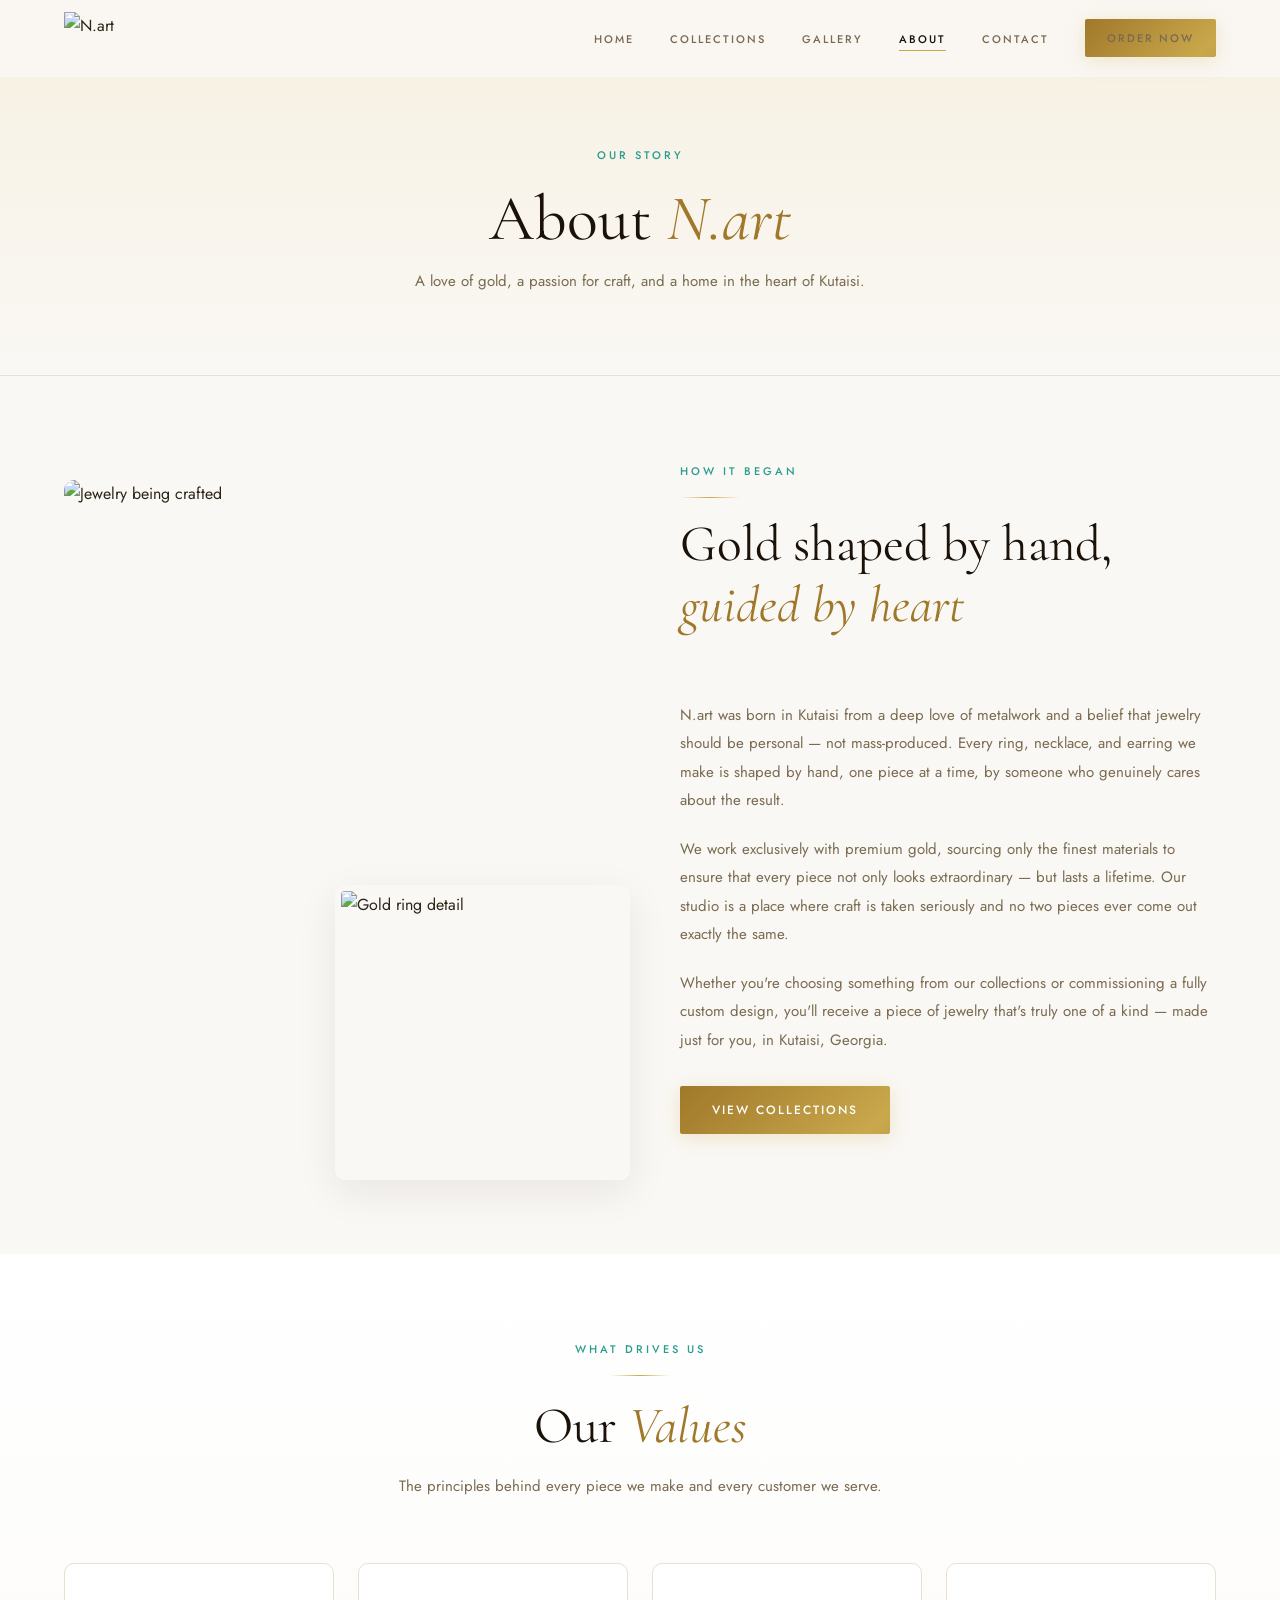
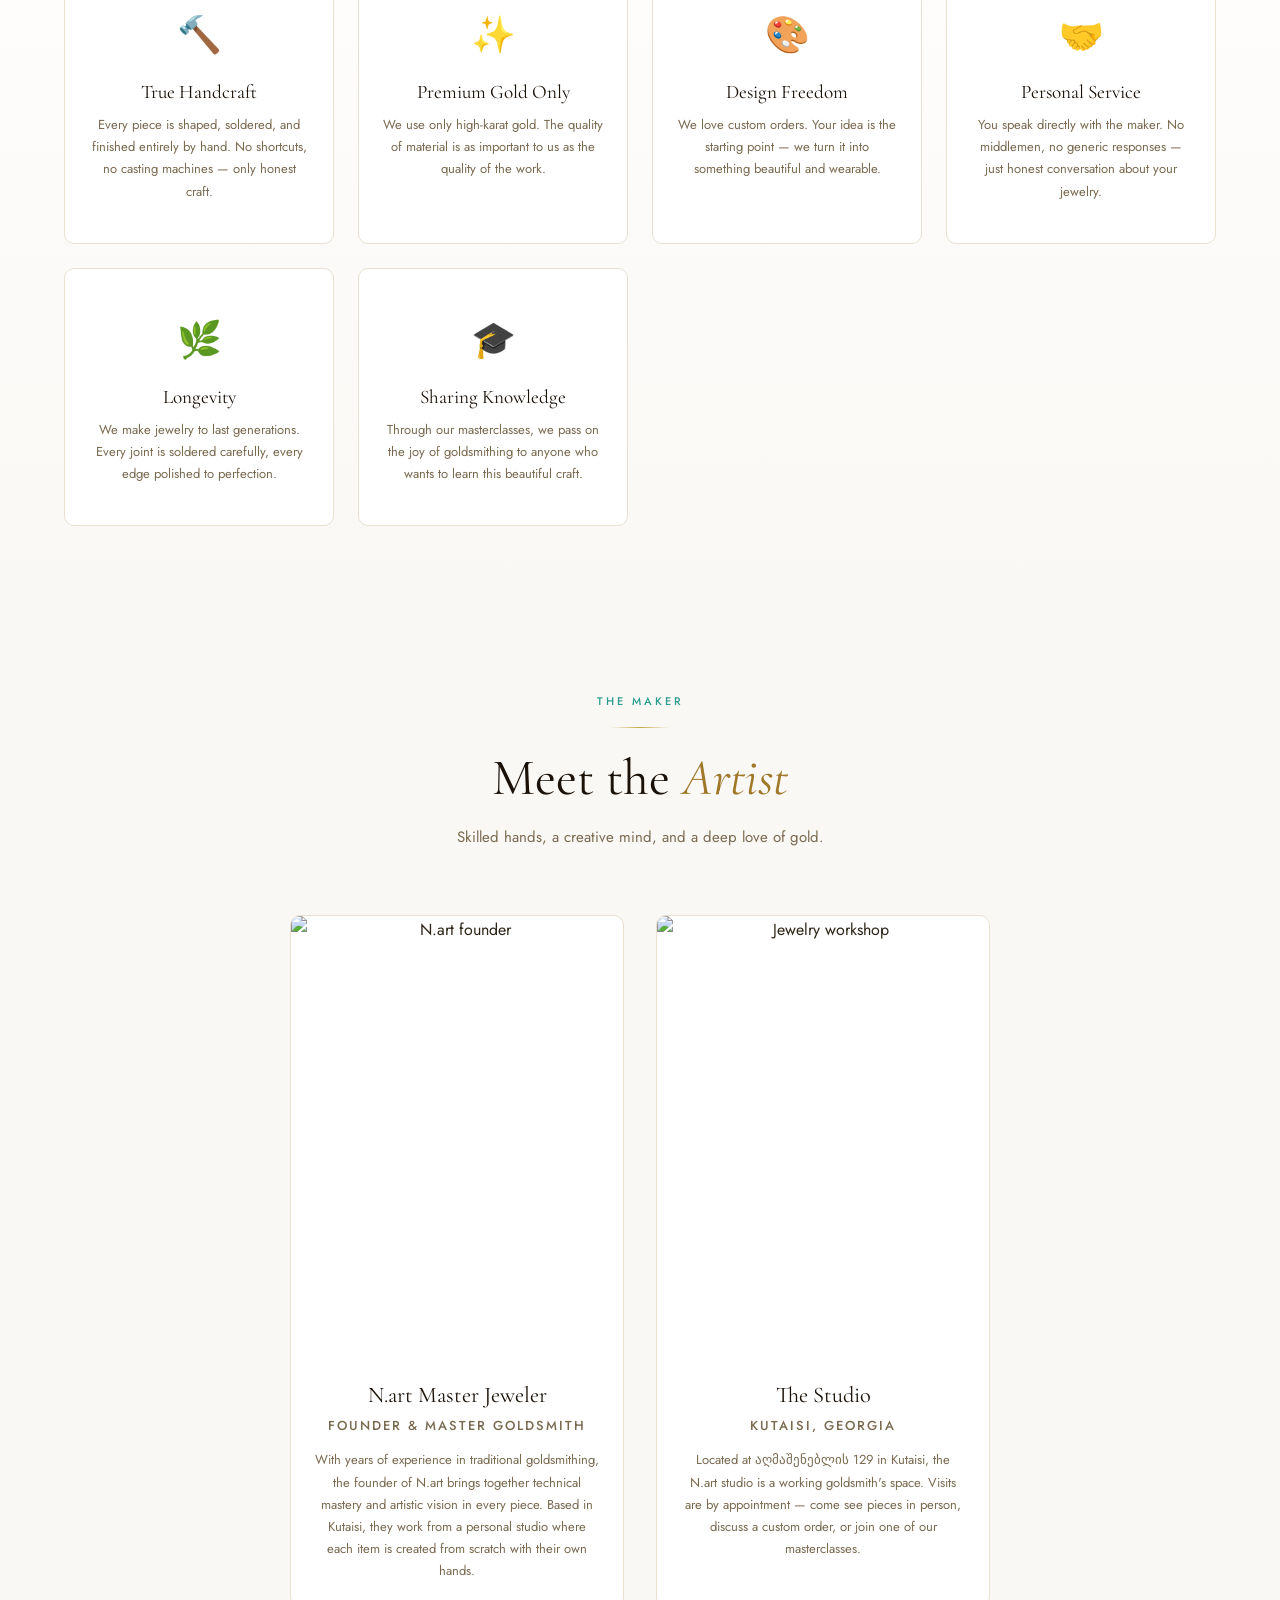
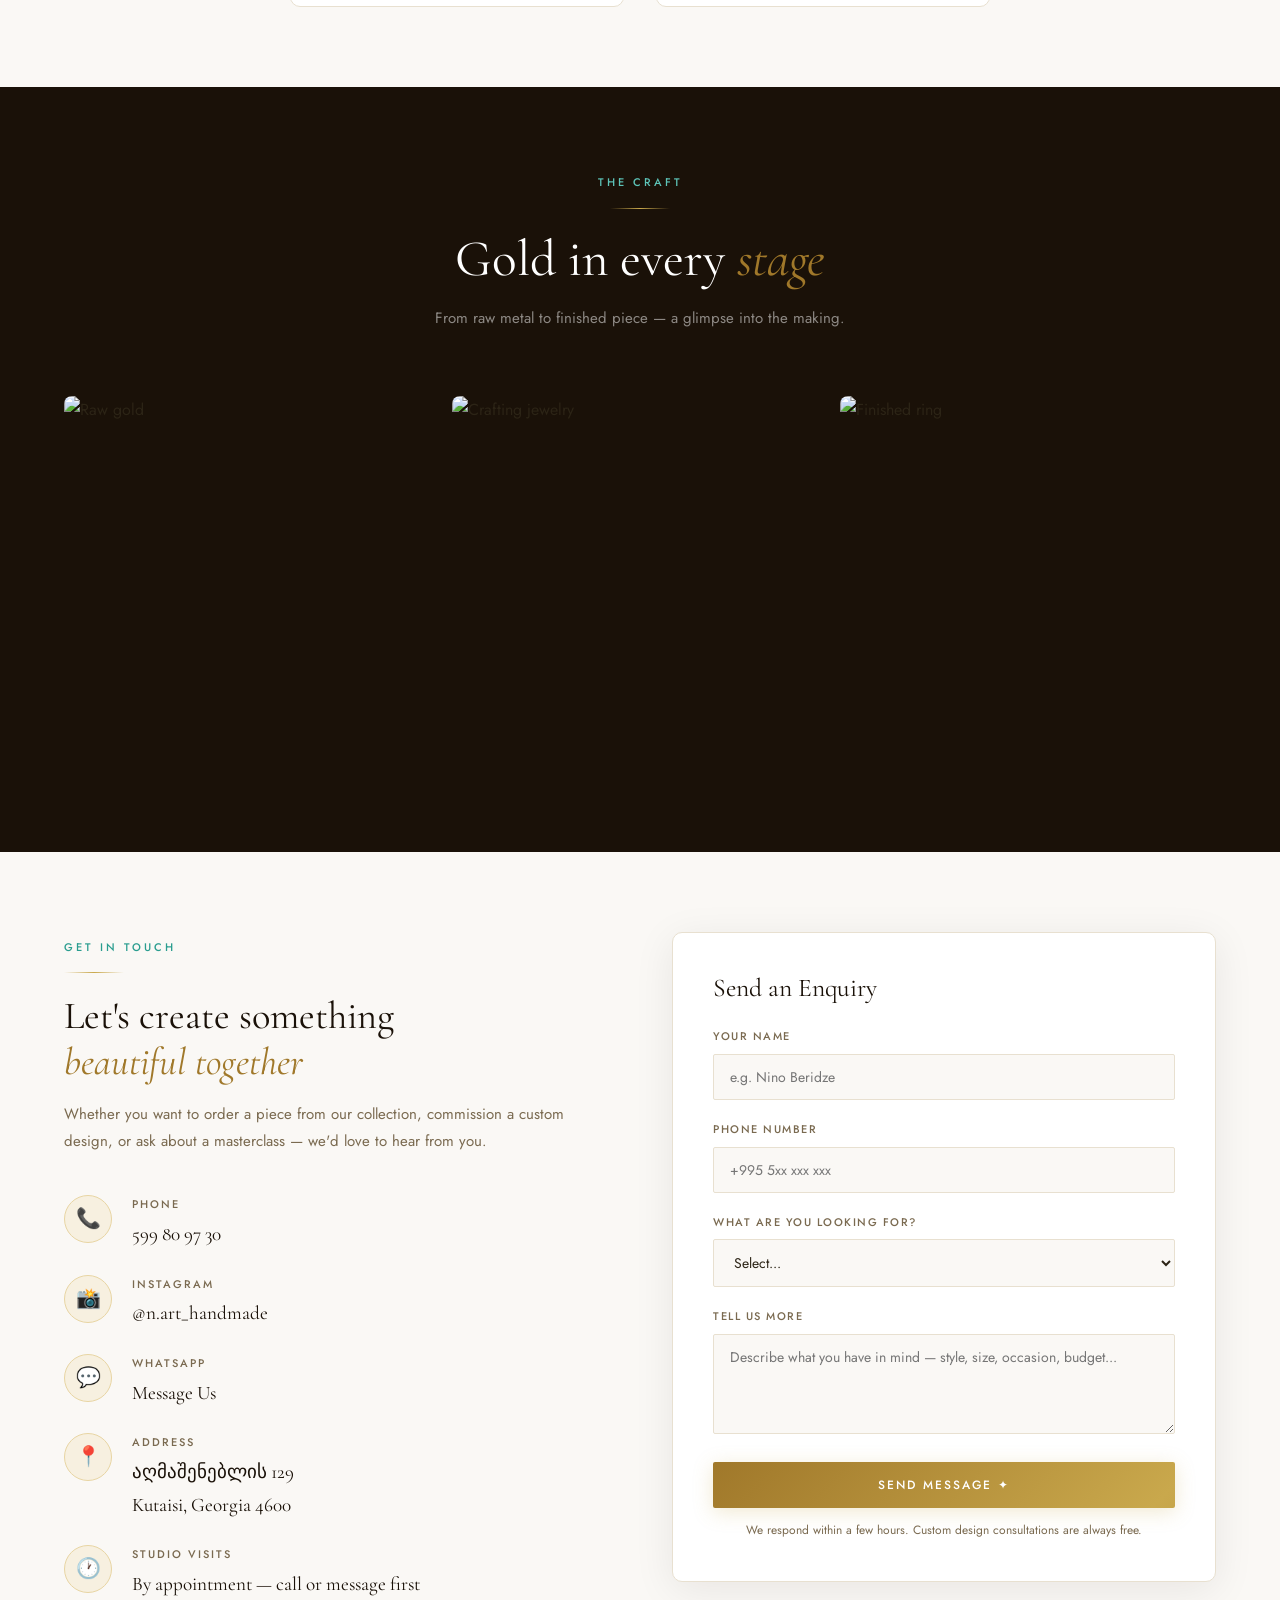
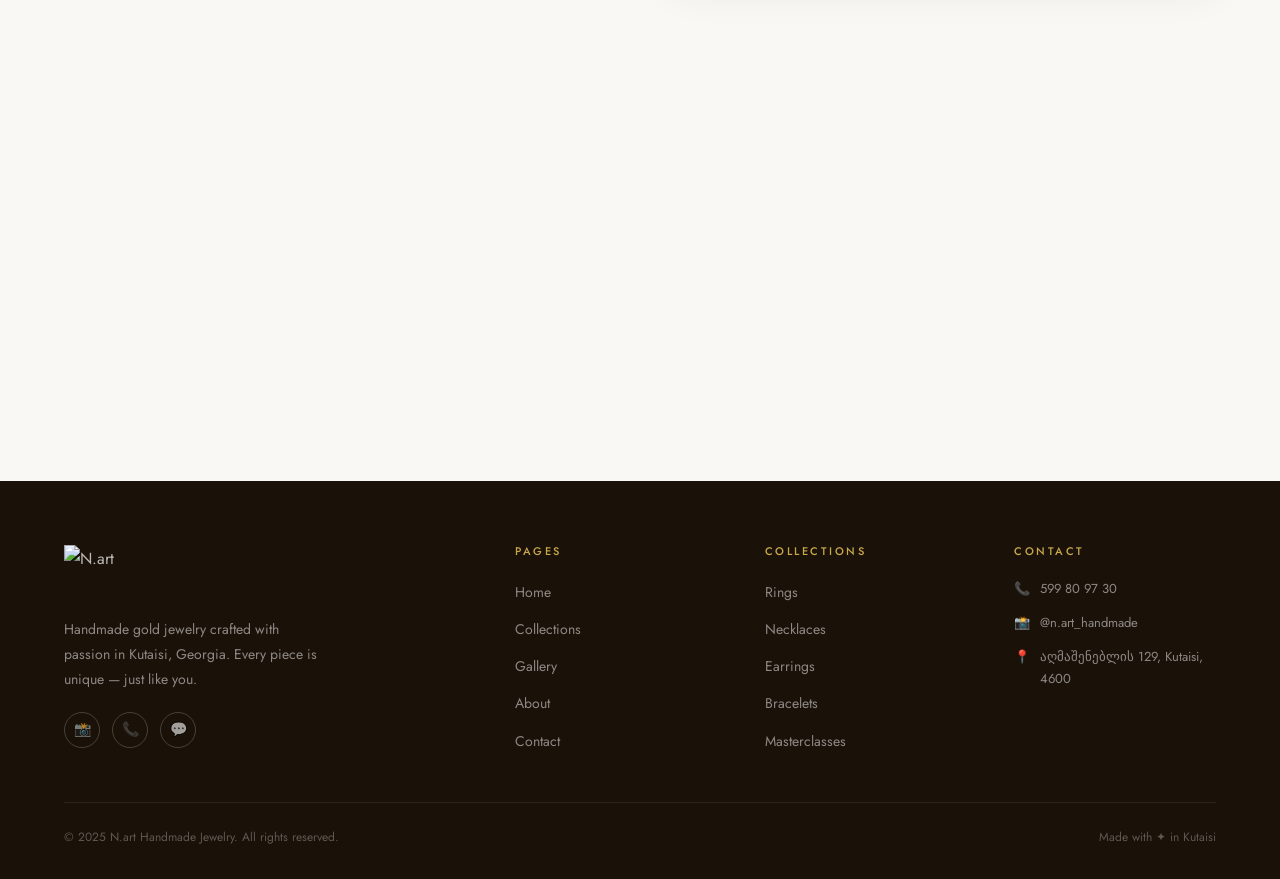
==== commit 3978fb57: "." ====
--- a/about.html
+++ b/about.html
@@ -3,84 +3,78 @@
 <head>
   <meta charset="UTF-8" />
   <meta name="viewport" content="width=device-width, initial-scale=1.0" />
-  <title>About Us — NI Art Studio</title>
+  <title>About Us — N.art Handmade Jewelry</title>
   <link rel="stylesheet" href="style.css" />
   <link rel="preconnect" href="https://fonts.googleapis.com" />
 </head>
 <body>
 
-  <!-- NAVBAR -->
   <nav class="navbar" id="navbar">
     <div class="nav-inner">
-      <a class="nav-logo" href="index.html">
-        <img src="logo.jpg" alt="NI Art Studio Logo" />
-      </a>
+      <a class="nav-logo" href="index.html"><img src="logo.jpg" alt="N.art" /></a>
       <ul class="nav-links">
         <li><a href="index.html">Home</a></li>
-        <li><a href="services.html">Services</a></li>
+        <li><a href="services.html">Collections</a></li>
         <li><a href="gallery.html">Gallery</a></li>
         <li><a href="about.html">About</a></li>
         <li><a href="about.html#contact">Contact</a></li>
-        <li><a href="tel:+99500000000" class="btn btn-primary nav-book">Book Now</a></li>
+        <li><a href="tel:+995599809730" class="btn btn-primary nav-book">Order Now</a></li>
       </ul>
-      <div class="nav-toggle" id="navToggle">
-        <span></span><span></span><span></span>
-      </div>
+      <div class="nav-toggle" id="navToggle"><span></span><span></span><span></span></div>
     </div>
   </nav>
   <div class="mobile-menu" id="mobileMenu">
     <a href="index.html">Home</a>
-    <a href="services.html">Services</a>
+    <a href="services.html">Collections</a>
     <a href="gallery.html">Gallery</a>
     <a href="about.html">About</a>
     <a href="about.html#contact">Contact</a>
-    <a href="tel:+99500000000" class="btn btn-primary" style="text-align:center;">Book Now</a>
+    <a href="tel:+995599809730" class="btn btn-primary" style="text-align:center;">Order Now</a>
   </div>
 
-  <!-- PAGE HERO -->
   <div class="page-hero">
     <div class="container">
       <span class="section-label">Our Story</span>
-      <h1>About <em>NI Art Studio</em></h1>
-      <p>A passion for nail artistry, a commitment to hygiene, and a love for Tbilisi.</p>
+      <h1>About <em>N.art</em></h1>
+      <p>A love of gold, a passion for craft, and a home in the heart of Kutaisi.</p>
     </div>
   </div>
 
-  <!-- STUDIO STORY -->
+  <!-- STORY -->
   <section class="about-section">
     <div class="container">
       <div class="about-grid reveal">
         <div class="about-images">
           <div class="about-img-main">
             <img
-              src="https://images.unsplash.com/photo-1604654894610-df63bc536371?w=700&q=80"
-              alt="NI Art Studio interior"
+              src="https://images.unsplash.com/photo-1611591437281-460bfbe1220a?w=700&q=85"
+              alt="Jewelry being crafted"
             />
           </div>
           <div class="about-img-accent">
             <img
-              src="https://images.unsplash.com/photo-1632345031435-8727f592d8db?w=400&q=80"
-              alt="Nail art detail"
+              src="https://images.unsplash.com/photo-1602173574767-37ac01994b2a?w=400&q=85"
+              alt="Gold ring detail"
             />
           </div>
         </div>
         <div class="about-content">
           <div class="section-header" style="text-align:left;">
-            <span class="section-label">Our Story</span>
+            <span class="section-label">How It Began</span>
             <div class="section-divider" style="margin:0 0 16px;"></div>
-            <h2>Born from a love of <em>beauty &amp; craft</em></h2>
+            <h2>Gold shaped by hand,<br><em>guided by heart</em></h2>
           </div>
           <p class="about-text">
-            NI Art Studio was founded with a simple but powerful belief: every person deserves to feel beautiful, and every visit to a nail studio should feel like a luxury experience — not just a routine appointment.
+            N.art was born in Kutaisi from a deep love of metalwork and a belief that jewelry should be personal — not mass-produced. Every ring, necklace, and earring we make is shaped by hand, one piece at a time, by someone who genuinely cares about the result.
           </p>
           <p class="about-text">
-            What began as a passion for nail art quickly grew into a full studio dedicated to the art and science of nail care. We invested heavily in education, in the finest European materials, and in building a space that feels as beautiful as the work we create.
+            We work exclusively with premium gold, sourcing only the finest materials to ensure that every piece not only looks extraordinary — but lasts a lifetime. Our studio is a place where craft is taken seriously and no two pieces ever come out exactly the same.
           </p>
           <p class="about-text">
-            Today, NI Art Studio is a trusted destination in Tbilisi for those who refuse to compromise on quality. We work with strict sterilization protocols, premium products, and a genuine love for every client who walks through our door.
+            Whether you're choosing something from our collections or commissioning a fully custom design, you'll receive a piece of jewelry that's truly one of a kind — made just for you, in Kutaisi, Georgia.
           </p>
           <div style="margin-top:32px;">
-            <a href="services.html" class="btn btn-primary">Explore Services</a>
+            <a href="services.html" class="btn btn-primary">View Collections</a>
           </div>
         </div>
       </div>
@@ -88,44 +82,44 @@
   </section>
 
   <!-- VALUES -->
-  <section class="about-section" style="background: linear-gradient(180deg, var(--white) 0%, var(--cream) 100%);">
+  <section class="about-section" style="background:linear-gradient(180deg,var(--white) 0%,var(--cream) 100%);">
     <div class="container">
       <div class="section-header reveal">
-        <span class="section-label">What We Stand For</span>
+        <span class="section-label">What Drives Us</span>
         <div class="section-divider"></div>
         <h2>Our <em>Values</em></h2>
-        <p>The principles that guide every appointment, every design, every interaction.</p>
+        <p>The principles behind every piece we make and every customer we serve.</p>
       </div>
       <div class="values-grid reveal">
         <div class="value-card">
-          <span class="value-icon">🧼</span>
-          <h3>Hygiene First</h3>
-          <p>We follow strict sterilization protocols and use disposable tools where appropriate. Your safety is never negotiable.</p>
-        </div>
-        <div class="value-card">
-          <span class="value-icon">💎</span>
-          <h3>Premium Quality</h3>
-          <p>We only use top-tier products — imported gels, polishes, and materials that we'd use on our own nails.</p>
+          <span class="value-icon">🔨</span>
+          <h3>True Handcraft</h3>
+          <p>Every piece is shaped, soldered, and finished entirely by hand. No shortcuts, no casting machines — only honest craft.</p>
+        </div>
+        <div class="value-card">
+          <span class="value-icon">✨</span>
+          <h3>Premium Gold Only</h3>
+          <p>We use only high-karat gold. The quality of material is as important to us as the quality of the work.</p>
         </div>
         <div class="value-card">
           <span class="value-icon">🎨</span>
-          <h3>Artistic Excellence</h3>
-          <p>We treat every set of nails as a creative opportunity. No two clients leave looking the same.</p>
-        </div>
-        <div class="value-card">
-          <span class="value-icon">💛</span>
-          <h3>Client Care</h3>
-          <p>We listen, we consult, and we make sure you leave feeling exactly the way you imagined — or better.</p>
-        </div>
-        <div class="value-card">
-          <span class="value-icon">📚</span>
-          <h3>Continuous Learning</h3>
-          <p>Nail trends evolve fast. We attend international workshops to stay at the cutting edge of technique and style.</p>
+          <h3>Design Freedom</h3>
+          <p>We love custom orders. Your idea is the starting point — we turn it into something beautiful and wearable.</p>
         </div>
         <div class="value-card">
           <span class="value-icon">🤝</span>
-          <h3>Community</h3>
-          <p>Through our masterclasses, we invest in the next generation of nail artists in Georgia.</p>
+          <h3>Personal Service</h3>
+          <p>You speak directly with the maker. No middlemen, no generic responses — just honest conversation about your jewelry.</p>
+        </div>
+        <div class="value-card">
+          <span class="value-icon">🌿</span>
+          <h3>Longevity</h3>
+          <p>We make jewelry to last generations. Every joint is soldered carefully, every edge polished to perfection.</p>
+        </div>
+        <div class="value-card">
+          <span class="value-icon">🎓</span>
+          <h3>Sharing Knowledge</h3>
+          <p>Through our masterclasses, we pass on the joy of goldsmithing to anyone who wants to learn this beautiful craft.</p>
         </div>
       </div>
     </div>
@@ -135,164 +129,150 @@
   <section class="about-section">
     <div class="container">
       <div class="section-header reveal">
-        <span class="section-label">The Talent</span>
+        <span class="section-label">The Maker</span>
         <div class="section-divider"></div>
-        <h2>Meet the <em>Masters</em></h2>
-        <p>Skilled, dedicated, and genuinely passionate about nail artistry.</p>
-      </div>
-      <div class="team-grid reveal">
+        <h2>Meet the <em>Artist</em></h2>
+        <p>Skilled hands, a creative mind, and a deep love of gold.</p>
+      </div>
+      <div class="team-grid reveal" style="max-width:700px; margin:0 auto;">
 
         <div class="team-card">
           <div class="team-photo">
             <img
-              src="https://images.unsplash.com/photo-1544717305-2782549b5136?w=400&q=80"
-              alt="Head Nail Master"
+              src="https://images.unsplash.com/photo-1544717305-2782549b5136?w=500&q=85"
+              alt="N.art founder"
             />
           </div>
           <div class="team-info">
-            <h3>Nino Ivanishvili</h3>
-            <p class="team-role">Founder &amp; Head Nail Master</p>
-            <p>With over 7 years of experience and training across Georgia and Europe, Nino leads the studio with a philosophy of artistic excellence and uncompromising care.</p>
+            <h3>N.art Master Jeweler</h3>
+            <p class="team-role">Founder &amp; Master Goldsmith</p>
+            <p>With years of experience in traditional goldsmithing, the founder of N.art brings together technical mastery and artistic vision in every piece. Based in Kutaisi, they work from a personal studio where each item is created from scratch with their own hands.</p>
           </div>
         </div>
 
         <div class="team-card">
           <div class="team-photo">
             <img
-              src="https://images.unsplash.com/photo-1534528741775-53994a69daeb?w=400&q=80"
-              alt="Senior Nail Artist"
+              src="https://images.unsplash.com/photo-1631583920234-d3a74e856fb3?w=500&q=85"
+              alt="Jewelry workshop"
             />
           </div>
           <div class="team-info">
-            <h3>Mariami Gelashvili</h3>
-            <p class="team-role">Senior Nail Artist</p>
-            <p>Mariami specialises in intricate nail art and extensions. Her botanical designs and 3D nail sculptures have become a signature of the studio.</p>
-          </div>
-        </div>
-
-        <div class="team-card">
-          <div class="team-photo">
-            <img
-              src="https://images.unsplash.com/photo-1531746020798-e6953c6e8e04?w=400&q=80"
-              alt="Nail Technician"
-            />
-          </div>
-          <div class="team-info">
-            <h3>Tamar Beridze</h3>
-            <p class="team-role">Nail Technician &amp; Educator</p>
-            <p>A graduate of our own masterclass programme, Tamar now leads beginner courses and brings fresh, contemporary energy to every client appointment.</p>
-          </div>
-        </div>
-
-      </div>
-    </div>
-  </section>
-
-  <!-- STUDIO IMAGES -->
-  <section class="about-section" style="background: var(--dark); padding: 80px 0;">
+            <h3>The Studio</h3>
+            <p class="team-role">Kutaisi, Georgia</p>
+            <p>Located at აღმაშენებლის 129 in Kutaisi, the N.art studio is a working goldsmith's space. Visits are by appointment — come see pieces in person, discuss a custom order, or join one of our masterclasses.</p>
+          </div>
+        </div>
+
+      </div>
+    </div>
+  </section>
+
+  <!-- STUDIO PHOTOS -->
+  <section class="about-section" style="background:var(--dark); padding:80px 0;">
     <div class="container">
       <div class="section-header reveal">
-        <span class="section-label" style="color:var(--teal-light);">The Space</span>
+        <span class="section-label" style="color:var(--teal-light);">The Craft</span>
         <div class="section-divider"></div>
-        <h2 style="color:var(--white);">Our <em>Studio</em></h2>
-        <p style="color:rgba(255,255,255,0.5);">A calm, clean, beautifully designed space where you can relax and be transformed.</p>
-      </div>
-      <div style="display:grid; grid-template-columns: repeat(3, 1fr); gap: 12px;" class="reveal">
-        <div style="border-radius: 8px; overflow: hidden; aspect-ratio: 1;">
-          <img src="https://images.unsplash.com/photo-1604654894610-df63bc536371?w=500&q=80" alt="Studio" style="width:100%; height:100%; object-fit:cover;" />
-        </div>
-        <div style="border-radius: 8px; overflow: hidden; aspect-ratio: 1;">
-          <img src="https://images.unsplash.com/photo-1632345031435-8727f592d8db?w=500&q=80" alt="Studio detail" style="width:100%; height:100%; object-fit:cover;" />
-        </div>
-        <div style="border-radius: 8px; overflow: hidden; aspect-ratio: 1;">
-          <img src="https://images.unsplash.com/photo-1604902396830-aca29e19b067?w=500&q=80" alt="Nail work" style="width:100%; height:100%; object-fit:cover;" />
-        </div>
-      </div>
-    </div>
-  </section>
-
-  <!-- CONTACT SECTION -->
+        <h2 style="color:var(--white);">Gold in every <em>stage</em></h2>
+        <p style="color:rgba(255,255,255,0.5);">From raw metal to finished piece — a glimpse into the making.</p>
+      </div>
+      <div style="display:grid; grid-template-columns:repeat(3,1fr); gap:12px;" class="reveal">
+        <div style="border-radius:8px; overflow:hidden; aspect-ratio:1;">
+          <img src="https://images.unsplash.com/photo-1599643478518-a784e5dc4c8f?w=500&q=80" alt="Raw gold" style="width:100%; height:100%; object-fit:cover;" />
+        </div>
+        <div style="border-radius:8px; overflow:hidden; aspect-ratio:1;">
+          <img src="https://images.unsplash.com/photo-1611591437281-460bfbe1220a?w=500&q=80" alt="Crafting jewelry" style="width:100%; height:100%; object-fit:cover;" />
+        </div>
+        <div style="border-radius:8px; overflow:hidden; aspect-ratio:1;">
+          <img src="https://images.unsplash.com/photo-1602173574767-37ac01994b2a?w=500&q=80" alt="Finished ring" style="width:100%; height:100%; object-fit:cover;" />
+        </div>
+      </div>
+    </div>
+  </section>
+
+  <!-- CONTACT -->
   <section class="contact-section" id="contact">
     <div class="container">
       <div class="contact-grid">
         <div class="contact-info reveal">
           <span class="section-label">Get in Touch</span>
           <div class="section-divider" style="margin:0 0 20px;"></div>
-          <h2>Let's talk about<br>your <em>dream nails</em></h2>
-          <p>Reach out to book an appointment, ask about our services, or enquire about masterclasses. We'd love to hear from you.</p>
+          <h2>Let's create something<br><em>beautiful together</em></h2>
+          <p>Whether you want to order a piece from our collection, commission a custom design, or ask about a masterclass — we'd love to hear from you.</p>
           <div class="contact-items">
             <div class="contact-item">
               <div class="contact-item-icon">📞</div>
               <div class="contact-item-text">
                 <strong>Phone</strong>
-                <a href="tel:+99500000000">+995 000 000 000</a>
+                <a href="tel:+995599809730">599 80 97 30</a>
               </div>
             </div>
             <div class="contact-item">
               <div class="contact-item-icon">📸</div>
               <div class="contact-item-text">
                 <strong>Instagram</strong>
-                <a href="https://instagram.com/" target="_blank">@ni_art_studio</a>
+                <a href="https://www.instagram.com/n.art_handmade" target="_blank">@n.art_handmade</a>
               </div>
             </div>
             <div class="contact-item">
               <div class="contact-item-icon">💬</div>
               <div class="contact-item-text">
                 <strong>WhatsApp</strong>
-                <a href="https://wa.me/99500000000" target="_blank">Message Us</a>
+                <a href="https://wa.me/995599809730" target="_blank">Message Us</a>
               </div>
             </div>
             <div class="contact-item">
               <div class="contact-item-icon">📍</div>
               <div class="contact-item-text">
-                <strong>Location</strong>
-                <span>Tbilisi, Georgia</span>
+                <strong>Address</strong>
+                <span>აღმაშენებლის 129<br>Kutaisi, Georgia 4600</span>
               </div>
             </div>
             <div class="contact-item">
               <div class="contact-item-icon">🕐</div>
               <div class="contact-item-text">
-                <strong>Working Hours</strong>
-                <span>Mon–Sat: 10:00 – 20:00<br>Sun: 11:00 – 17:00</span>
+                <strong>Studio Visits</strong>
+                <span>By appointment — call or message first</span>
               </div>
             </div>
           </div>
         </div>
 
         <div class="contact-form-wrap reveal">
-          <h3>Book an Appointment</h3>
+          <h3>Send an Enquiry</h3>
           <form id="contactForm">
             <div class="form-group">
               <label for="name">Your Name</label>
-              <input type="text" id="name" name="name" placeholder="e.g. Ana Beridze" required />
+              <input type="text" id="name" name="name" placeholder="e.g. Nino Beridze" required />
             </div>
             <div class="form-group">
               <label for="phone">Phone Number</label>
               <input type="tel" id="phone" name="phone" placeholder="+995 5xx xxx xxx" required />
             </div>
             <div class="form-group">
-              <label for="service">Service Interested In</label>
-              <select id="service" name="service">
-                <option value="">Select a service...</option>
-                <option>Classic Manicure</option>
-                <option>Gel Polish Manicure</option>
-                <option>Biogel Manicure</option>
-                <option>Gel Extensions</option>
-                <option>Nail Art</option>
-                <option>Pedicure</option>
-                <option>Masterclass</option>
-                <option>Other / Not sure</option>
+              <label for="interest">What Are You Looking For?</label>
+              <select id="interest" name="interest">
+                <option value="">Select...</option>
+                <option>Ring — from collection</option>
+                <option>Necklace — from collection</option>
+                <option>Earrings — from collection</option>
+                <option>Bracelet — from collection</option>
+                <option>Custom order / bespoke piece</option>
+                <option>Wedding / engagement jewelry</option>
+                <option>Masterclass information</option>
+                <option>Other</option>
               </select>
             </div>
             <div class="form-group">
-              <label for="message">Additional Notes</label>
-              <textarea id="message" name="message" placeholder="Any design ideas, preferred dates, or questions..."></textarea>
+              <label for="message">Tell Us More</label>
+              <textarea id="message" name="message" placeholder="Describe what you have in mind — style, size, occasion, budget..."></textarea>
             </div>
             <button type="submit" class="btn btn-primary" style="width:100%; justify-content:center;">
-              Send Request ✦
+              Send Message ✦
             </button>
             <p style="font-size:12px; color:var(--text-light); margin-top:12px; text-align:center;">
-              We typically respond within a few hours.
+              We respond within a few hours. Custom design consultations are always free.
             </p>
           </form>
         </div>
@@ -300,58 +280,64 @@
     </div>
   </section>
 
-  <!-- FOOTER -->
+  <!-- MAP EMBED -->
+  <div style="height:380px; overflow:hidden; filter:saturate(0.8);">
+    <iframe
+      src="https://www.google.com/maps/embed?pb=!1m18!1m12!1m3!1d2974.0!2d42.7095!3d42.2690!2m3!1f0!2f0!3f0!3m2!1i1024!2i768!4f13.1!3m3!1m2!1s0x0%3A0x0!2zNDLCsDE2JzA4LjQiTiA0MsKwNDInMzQuMiJF!5e0!3m2!1sen!2sge!4v1234567890"
+      width="100%" height="380" style="border:0; display:block;"
+      allowfullscreen="" loading="lazy" referrerpolicy="no-referrer-when-downgrade">
+    </iframe>
+  </div>
+
   <footer class="footer">
     <div class="container">
       <div class="footer-grid">
         <div class="footer-brand">
-          <img src="logo.jpg" alt="NI Art Studio" />
-          <p>A premium nail studio in Tbilisi dedicated to beautiful, long-lasting nail art. Hygiene and artistry above all.</p>
+          <img src="logo.jpg" alt="N.art" />
+          <p>Handmade gold jewelry crafted with passion in Kutaisi, Georgia. Every piece is unique — just like you.</p>
           <div class="footer-social">
-            <a class="social-link" href="https://instagram.com/" target="_blank">📸</a>
-            <a class="social-link" href="tel:+99500000000">📞</a>
-            <a class="social-link" href="https://wa.me/99500000000" target="_blank">💬</a>
+            <a class="social-link" href="https://www.instagram.com/n.art_handmade" target="_blank">📸</a>
+            <a class="social-link" href="tel:+995599809730">📞</a>
+            <a class="social-link" href="https://wa.me/995599809730" target="_blank">💬</a>
           </div>
         </div>
         <div>
           <h4>Pages</h4>
           <ul class="footer-links">
             <li><a href="index.html">Home</a></li>
-            <li><a href="services.html">Services</a></li>
+            <li><a href="services.html">Collections</a></li>
             <li><a href="gallery.html">Gallery</a></li>
-            <li><a href="about.html">About Us</a></li>
+            <li><a href="about.html">About</a></li>
             <li><a href="about.html#contact">Contact</a></li>
           </ul>
         </div>
         <div>
-          <h4>Services</h4>
+          <h4>Collections</h4>
           <ul class="footer-links">
-            <li><a href="services.html">Classic Manicure</a></li>
-            <li><a href="services.html">Gel Extensions</a></li>
-            <li><a href="services.html">Nail Art</a></li>
-            <li><a href="services.html">Pedicure</a></li>
+            <li><a href="services.html">Rings</a></li>
+            <li><a href="services.html">Necklaces</a></li>
+            <li><a href="services.html">Earrings</a></li>
+            <li><a href="services.html">Bracelets</a></li>
             <li><a href="services.html#masterclasses">Masterclasses</a></li>
           </ul>
         </div>
         <div>
           <h4>Contact</h4>
           <div class="footer-contact">
-            <div class="footer-contact-item"><span class="icon">📞</span><span>+995 000 000 000</span></div>
-            <div class="footer-contact-item"><span class="icon">📸</span><span>@ni_art_studio</span></div>
-            <div class="footer-contact-item"><span class="icon">📍</span><span>Tbilisi, Georgia</span></div>
+            <div class="footer-contact-item"><span class="icon">📞</span><span>599 80 97 30</span></div>
+            <div class="footer-contact-item"><span class="icon">📸</span><span>@n.art_handmade</span></div>
+            <div class="footer-contact-item"><span class="icon">📍</span><span>აღმაშენებლის 129, Kutaisi, 4600</span></div>
           </div>
         </div>
       </div>
       <div class="footer-bottom">
-        <span>© 2025 NI Art Studio. All rights reserved.</span>
-        <span>Made with ✦ in Tbilisi</span>
+        <span>© 2025 N.art Handmade Jewelry. All rights reserved.</span>
+        <span>Made with ✦ in Kutaisi</span>
       </div>
     </div>
   </footer>
 
-  <!-- TOAST -->
   <div class="toast" id="formToast"></div>
-
   <script src="script.js"></script>
 </body>
 </html>
--- a/style.css
+++ b/style.css
@@ -1,1467 +1,395 @@
 /* ============================================
-   NI Art Studio — Main Stylesheet
-   Colors extracted from logo:
-   Gold: #C9A84C, #B8860B
-   Teal: #2A9D8F
-   Dark: #1a1108
+   N.art Handmade Jewelry — Stylesheet
+   Brand colors from logo:
+   Gold:  #C9A84C / #B8860B
+   Teal:  #2A9D8F
+   Dark:  #1a1108
    Cream: #FAF8F5
    ============================================ */
 
 @import url('https://fonts.googleapis.com/css2?family=Cormorant+Garamond:ital,wght@0,300;0,400;0,500;0,600;1,300;1,400;1,500&family=Jost:wght@300;400;500&display=swap');
 
-/* ===== CSS VARIABLES ===== */
 :root {
-  --gold: #C9A84C;
-  --gold-dark: #A0782A;
-  --gold-light: #E8D5A3;
-  --gold-pale: #F5EDD6;
-  --teal: #2A9D8F;
-  --teal-dark: #1e7068;
-  --teal-light: #5DC4B8;
-  --dark: #1a1108;
-  --dark-mid: #3a2e1a;
-  --cream: #FAF8F5;
-  --white: #ffffff;
-  --text: #2c2416;
-  --text-light: #7a6a50;
-  --border: #e8e0d0;
-  --shadow: rgba(26, 17, 8, 0.08);
-  --shadow-gold: rgba(201, 168, 76, 0.25);
+  --gold:        #C9A84C;
+  --gold-dark:   #A0782A;
+  --gold-light:  #E8D5A3;
+  --gold-pale:   #F7F0E0;
+  --teal:        #2A9D8F;
+  --teal-dark:   #1e7068;
+  --teal-light:  #5DC4B8;
+  --dark:        #1a1108;
+  --dark-mid:    #3a2e1a;
+  --cream:       #FAF8F5;
+  --white:       #ffffff;
+  --text:        #2c2416;
+  --text-light:  #7a6a50;
+  --border:      #e8e0d0;
+  --shadow:      rgba(26,17,8,0.08);
+  --shadow-gold: rgba(201,168,76,0.25);
 
   --font-display: 'Cormorant Garamond', Georgia, serif;
-  --font-body: 'Jost', sans-serif;
-
-  --radius: 2px;
-  --radius-lg: 8px;
-  --transition: 0.35s cubic-bezier(0.4, 0, 0.2, 1);
+  --font-body:    'Jost', sans-serif;
+  --radius:    2px;
+  --radius-lg: 10px;
+  --transition: 0.35s cubic-bezier(0.4,0,0.2,1);
   --max-width: 1200px;
 }
 
-/* ===== RESET & BASE ===== */
 *, *::before, *::after { box-sizing: border-box; margin: 0; padding: 0; }
-
 html { scroll-behavior: smooth; font-size: 16px; }
-
-body {
-  font-family: var(--font-body);
-  background: var(--cream);
-  color: var(--text);
-  line-height: 1.7;
-  overflow-x: hidden;
-}
-
+body { font-family: var(--font-body); background: var(--cream); color: var(--text); line-height: 1.7; overflow-x: hidden; }
 img { max-width: 100%; display: block; }
-
 a { text-decoration: none; color: inherit; }
-
 ul { list-style: none; }
-
-h1, h2, h3, h4, h5 { font-family: var(--font-display); font-weight: 400; line-height: 1.2; }
-
-.container {
-  max-width: var(--max-width);
-  margin: 0 auto;
-  padding: 0 24px;
-}
+h1,h2,h3,h4,h5 { font-family: var(--font-display); font-weight: 400; line-height: 1.2; }
+
+.container { max-width: var(--max-width); margin: 0 auto; padding: 0 24px; }
 
 /* ===== SECTION HEADER ===== */
-.section-header {
-  text-align: center;
-  margin-bottom: 64px;
-}
-
+.section-header { text-align: center; margin-bottom: 64px; }
 .section-label {
-  display: inline-block;
-  font-family: var(--font-body);
-  font-size: 11px;
-  font-weight: 500;
-  letter-spacing: 3px;
-  text-transform: uppercase;
-  color: var(--teal);
-  margin-bottom: 16px;
-}
-
-.section-header h2 {
-  font-size: clamp(2rem, 4vw, 3.2rem);
-  color: var(--dark);
-  margin-bottom: 16px;
-}
-
-.section-header h2 em {
-  color: var(--gold-dark);
-  font-style: italic;
-}
-
+  display: inline-block; font-family: var(--font-body);
+  font-size: 11px; font-weight: 500; letter-spacing: 3px;
+  text-transform: uppercase; color: var(--teal); margin-bottom: 16px;
+}
+.section-header h2 { font-size: clamp(2rem,4vw,3.2rem); color: var(--dark); margin-bottom: 16px; }
+.section-header h2 em { color: var(--gold-dark); font-style: italic; }
 .section-divider {
-  width: 60px;
-  height: 1px;
+  width: 60px; height: 1px;
   background: linear-gradient(90deg, transparent, var(--gold), transparent);
   margin: 0 auto 20px;
 }
-
-.section-header p {
-  max-width: 540px;
-  margin: 0 auto;
-  color: var(--text-light);
-  font-size: 15px;
-}
+.section-header p { max-width: 540px; margin: 0 auto; color: var(--text-light); font-size: 15px; }
 
 /* ===== BUTTONS ===== */
 .btn {
-  display: inline-flex;
-  align-items: center;
-  gap: 8px;
-  padding: 14px 32px;
-  font-family: var(--font-body);
-  font-size: 12px;
-  font-weight: 500;
-  letter-spacing: 2px;
-  text-transform: uppercase;
-  border: none;
-  cursor: pointer;
-  transition: var(--transition);
-  border-radius: var(--radius);
-  position: relative;
-  overflow: hidden;
-}
-
-.btn::after {
-  content: '';
-  position: absolute;
-  inset: 0;
-  background: rgba(255,255,255,0.15);
-  opacity: 0;
-  transition: opacity 0.2s;
-}
-
+  display: inline-flex; align-items: center; gap: 8px;
+  padding: 14px 32px; font-family: var(--font-body);
+  font-size: 12px; font-weight: 500; letter-spacing: 2px;
+  text-transform: uppercase; border: none; cursor: pointer;
+  transition: var(--transition); border-radius: var(--radius);
+  position: relative; overflow: hidden;
+}
+.btn::after { content:''; position:absolute; inset:0; background:rgba(255,255,255,0.15); opacity:0; transition:opacity 0.2s; }
 .btn:hover::after { opacity: 1; }
 
 .btn-primary {
   background: linear-gradient(135deg, var(--gold-dark) 0%, var(--gold) 50%, var(--gold-dark) 100%);
-  background-size: 200% auto;
-  color: var(--white);
+  background-size: 200% auto; color: var(--white);
   box-shadow: 0 4px 20px var(--shadow-gold);
 }
-
-.btn-primary:hover {
-  background-position: right center;
-  box-shadow: 0 6px 28px var(--shadow-gold);
-  transform: translateY(-2px);
-}
-
-.btn-outline {
-  background: transparent;
-  color: var(--dark);
-  border: 1px solid var(--gold);
-}
-
-.btn-outline:hover {
-  background: var(--gold-pale);
-  color: var(--dark);
-  transform: translateY(-2px);
-}
-
-.btn-teal {
-  background: var(--teal);
-  color: var(--white);
-}
-
-.btn-teal:hover {
-  background: var(--teal-dark);
-  transform: translateY(-2px);
-}
+.btn-primary:hover { background-position: right center; box-shadow: 0 6px 28px var(--shadow-gold); transform: translateY(-2px); }
+.btn-outline { background: transparent; color: var(--dark); border: 1px solid var(--gold); }
+.btn-outline:hover { background: var(--gold-pale); transform: translateY(-2px); }
+.btn-teal { background: var(--teal); color: var(--white); }
+.btn-teal:hover { background: var(--teal-dark); transform: translateY(-2px); }
 
 /* ===== NAVBAR ===== */
 .navbar {
-  position: fixed;
-  top: 0;
-  left: 0;
-  right: 0;
-  z-index: 1000;
-  padding: 0;
-  background: rgba(250, 248, 245, 0.92);
-  backdrop-filter: blur(12px);
-  border-bottom: 1px solid transparent;
+  position: fixed; top: 0; left: 0; right: 0; z-index: 1000;
+  padding: 0; background: rgba(250,248,245,0.93);
+  backdrop-filter: blur(14px); border-bottom: 1px solid transparent;
   transition: var(--transition);
 }
-
-.navbar.scrolled {
-  border-bottom-color: var(--border);
-  box-shadow: 0 4px 24px var(--shadow);
-}
-
+.navbar.scrolled { border-bottom-color: var(--border); box-shadow: 0 4px 24px var(--shadow); }
 .nav-inner {
-  display: flex;
-  align-items: center;
-  justify-content: space-between;
-  height: 76px;
-  max-width: var(--max-width);
-  margin: 0 auto;
-  padding: 0 24px;
-}
-
-.nav-logo {
-  display: flex;
-  align-items: center;
-  gap: 12px;
-}
-
-.nav-logo img {
-  height: 52px;
-  width: auto;
-}
-
-.nav-logo-text {
-  display: flex;
-  flex-direction: column;
-  line-height: 1;
-}
-
-.nav-logo-text .brand {
-  font-family: var(--font-display);
-  font-size: 22px;
-  font-weight: 500;
-  color: var(--dark);
-  letter-spacing: 1px;
-}
-
-.nav-logo-text .tagline {
-  font-size: 10px;
-  letter-spacing: 2.5px;
-  text-transform: uppercase;
-  color: var(--gold-dark);
-  margin-top: 3px;
-}
-
-.nav-links {
-  display: flex;
-  align-items: center;
-  gap: 36px;
-}
-
+  display: flex; align-items: center; justify-content: space-between;
+  height: 76px; max-width: var(--max-width); margin: 0 auto; padding: 0 24px;
+}
+.nav-logo { display: flex; align-items: center; gap: 12px; }
+.nav-logo img { height: 52px; width: auto; }
+.nav-logo-text { display: flex; flex-direction: column; line-height: 1; }
+.nav-logo-text .brand { font-family: var(--font-display); font-size: 22px; font-weight: 500; color: var(--dark); letter-spacing: 1px; }
+.nav-logo-text .tagline { font-size: 10px; letter-spacing: 2.5px; text-transform: uppercase; color: var(--gold-dark); margin-top: 3px; }
+.nav-links { display: flex; align-items: center; gap: 36px; }
 .nav-links a {
-  font-size: 11px;
-  font-weight: 500;
-  letter-spacing: 2px;
-  text-transform: uppercase;
-  color: var(--text-light);
-  transition: color 0.2s;
-  position: relative;
-}
-
+  font-size: 11px; font-weight: 500; letter-spacing: 2px;
+  text-transform: uppercase; color: var(--text-light);
+  transition: color 0.2s; position: relative;
+}
 .nav-links a::after {
-  content: '';
-  position: absolute;
-  bottom: -4px;
-  left: 0;
-  right: 0;
-  height: 1px;
-  background: var(--gold);
-  transform: scaleX(0);
-  transition: transform 0.3s;
-}
-
-.nav-links a:hover,
-.nav-links a.active {
-  color: var(--dark);
-}
-
-.nav-links a:hover::after,
-.nav-links a.active::after {
-  transform: scaleX(1);
-}
-
-.nav-book {
-  font-size: 11px !important;
-  padding: 10px 22px;
-}
-
-.nav-toggle {
-  display: none;
-  flex-direction: column;
-  gap: 5px;
-  cursor: pointer;
-  padding: 4px;
-}
-
-.nav-toggle span {
-  display: block;
-  width: 24px;
-  height: 1.5px;
-  background: var(--dark);
-  transition: var(--transition);
-}
-
-.nav-toggle.open span:nth-child(1) { transform: translateY(6.5px) rotate(45deg); }
-.nav-toggle.open span:nth-child(2) { opacity: 0; }
-.nav-toggle.open span:nth-child(3) { transform: translateY(-6.5px) rotate(-45deg); }
-
-/* ===== MOBILE MENU ===== */
+  content:''; position:absolute; bottom:-4px; left:0; right:0;
+  height:1px; background:var(--gold); transform:scaleX(0); transition:transform 0.3s;
+}
+.nav-links a:hover, .nav-links a.active { color: var(--dark); }
+.nav-links a:hover::after, .nav-links a.active::after { transform: scaleX(1); }
+.nav-book { font-size: 11px !important; padding: 10px 22px; }
+.nav-toggle { display:none; flex-direction:column; gap:5px; cursor:pointer; padding:4px; }
+.nav-toggle span { display:block; width:24px; height:1.5px; background:var(--dark); transition:var(--transition); }
+.nav-toggle.open span:nth-child(1) { transform:translateY(6.5px) rotate(45deg); }
+.nav-toggle.open span:nth-child(2) { opacity:0; }
+.nav-toggle.open span:nth-child(3) { transform:translateY(-6.5px) rotate(-45deg); }
+
 .mobile-menu {
-  display: none;
-  position: fixed;
-  top: 76px;
-  left: 0;
-  right: 0;
-  background: var(--cream);
-  border-bottom: 1px solid var(--border);
-  padding: 24px;
-  z-index: 999;
-  flex-direction: column;
-  gap: 20px;
-  box-shadow: 0 8px 32px var(--shadow);
-}
-
-.mobile-menu.open { display: flex; }
-
-.mobile-menu a {
-  font-size: 12px;
-  letter-spacing: 2px;
-  text-transform: uppercase;
-  font-weight: 500;
-  color: var(--text);
-  padding: 8px 0;
-  border-bottom: 1px solid var(--border);
-}
-
-/* ===== PAGE HERO (inner pages) ===== */
+  display:none; position:fixed; top:76px; left:0; right:0;
+  background:var(--cream); border-bottom:1px solid var(--border);
+  padding:24px; z-index:999; flex-direction:column; gap:20px;
+  box-shadow:0 8px 32px var(--shadow);
+}
+.mobile-menu.open { display:flex; }
+.mobile-menu a { font-size:12px; letter-spacing:2px; text-transform:uppercase; font-weight:500; color:var(--text); padding:8px 0; border-bottom:1px solid var(--border); }
+
+/* ===== PAGE HERO ===== */
 .page-hero {
-  padding: 140px 0 80px;
-  text-align: center;
+  padding: 140px 0 80px; text-align: center;
   background: linear-gradient(180deg, var(--gold-pale) 0%, var(--cream) 100%);
   border-bottom: 1px solid var(--border);
 }
-
-.page-hero h1 {
-  font-size: clamp(2.5rem, 5vw, 4rem);
-  color: var(--dark);
-  margin-bottom: 12px;
-}
-
-.page-hero h1 em {
-  color: var(--gold-dark);
-  font-style: italic;
-}
-
-.page-hero p {
-  color: var(--text-light);
-  font-size: 15px;
-  max-width: 500px;
-  margin: 0 auto;
-}
-
-/* ===== HERO (home) ===== */
+.page-hero h1 { font-size: clamp(2.5rem,5vw,4rem); color: var(--dark); margin-bottom: 12px; }
+.page-hero h1 em { color: var(--gold-dark); font-style: italic; }
+.page-hero p { color: var(--text-light); font-size: 15px; max-width: 500px; margin: 0 auto; }
+
+/* ===== HERO ===== */
 .hero {
-  min-height: 100vh;
-  display: grid;
-  grid-template-columns: 1fr 1fr;
-  align-items: center;
-  padding-top: 76px;
-  overflow: hidden;
-  position: relative;
-}
-
+  min-height: 100vh; display: grid; grid-template-columns: 1fr 1fr;
+  align-items: center; padding-top: 76px; overflow: hidden; position: relative;
+}
 .hero::before {
-  content: '';
-  position: absolute;
-  top: 0; right: 0;
-  width: 50%;
-  height: 100%;
-  background: linear-gradient(135deg, var(--gold-pale) 0%, #EDE0C0 100%);
-  z-index: 0;
-}
-
-.hero-content {
-  padding: 80px 60px 80px 24px;
-  max-width: 600px;
-  margin-left: auto;
-  z-index: 1;
-  position: relative;
-}
-
+  content:''; position:absolute; top:0; right:0; width:50%; height:100%;
+  background: linear-gradient(135deg, var(--gold-pale) 0%, #EDE0C0 100%); z-index:0;
+}
+.hero-content { padding: 80px 60px 80px 24px; max-width: 600px; margin-left: auto; z-index:1; position:relative; }
 .hero-eyebrow {
-  display: inline-flex;
-  align-items: center;
-  gap: 12px;
-  font-size: 11px;
-  letter-spacing: 3px;
-  text-transform: uppercase;
-  color: var(--teal);
-  font-weight: 500;
-  margin-bottom: 24px;
-}
-
-.hero-eyebrow::before {
-  content: '';
-  width: 32px;
-  height: 1px;
-  background: var(--teal);
-}
-
-.hero h1 {
-  font-size: clamp(2.8rem, 5vw, 5rem);
-  line-height: 1.05;
-  color: var(--dark);
-  margin-bottom: 24px;
-}
-
-.hero h1 em {
-  color: var(--gold-dark);
-  display: block;
-}
-
-.hero-desc {
-  font-size: 15px;
-  color: var(--text-light);
-  margin-bottom: 40px;
-  max-width: 420px;
-  line-height: 1.8;
-}
-
-.hero-actions {
-  display: flex;
-  gap: 16px;
-  flex-wrap: wrap;
-}
-
+  display: inline-flex; align-items:center; gap:12px;
+  font-size:11px; letter-spacing:3px; text-transform:uppercase;
+  color:var(--teal); font-weight:500; margin-bottom:24px;
+}
+.hero-eyebrow::before { content:''; width:32px; height:1px; background:var(--teal); }
+.hero h1 { font-size: clamp(2.8rem,5vw,5rem); line-height:1.05; color:var(--dark); margin-bottom:24px; }
+.hero h1 em { color: var(--gold-dark); display: block; }
+.hero-desc { font-size:15px; color:var(--text-light); margin-bottom:40px; max-width:420px; line-height:1.8; }
+.hero-actions { display:flex; gap:16px; flex-wrap:wrap; }
 .hero-badges {
-  display: flex;
-  gap: 24px;
-  margin-top: 48px;
-  padding-top: 40px;
-  border-top: 1px solid var(--border);
-}
-
-.hero-badge {
-  display: flex;
-  flex-direction: column;
-}
-
-.hero-badge strong {
-  font-family: var(--font-display);
-  font-size: 2rem;
-  color: var(--gold-dark);
-  line-height: 1;
-}
-
-.hero-badge span {
-  font-size: 11px;
-  letter-spacing: 1.5px;
-  text-transform: uppercase;
-  color: var(--text-light);
-  margin-top: 4px;
-}
-
-.hero-image {
-  position: relative;
-  z-index: 1;
-  height: 100%;
-  min-height: 600px;
-}
-
-.hero-image img {
-  width: 100%;
-  height: 100%;
-  object-fit: cover;
-}
-
+  display:flex; gap:24px; margin-top:48px; padding-top:40px; border-top:1px solid var(--border);
+}
+.hero-badge { display:flex; flex-direction:column; }
+.hero-badge strong { font-family:var(--font-display); font-size:2rem; color:var(--gold-dark); line-height:1; }
+.hero-badge span { font-size:11px; letter-spacing:1.5px; text-transform:uppercase; color:var(--text-light); margin-top:4px; }
+.hero-image { position:relative; z-index:1; height:100%; min-height:600px; }
+.hero-image img { width:100%; height:100%; object-fit:cover; }
 .hero-image-overlay {
-  position: absolute;
-  bottom: 40px;
-  left: -30px;
-  background: var(--white);
-  padding: 20px 28px;
-  border-radius: var(--radius-lg);
-  box-shadow: 0 8px 40px var(--shadow);
-  border-left: 3px solid var(--gold);
-}
-
-.hero-image-overlay p {
-  font-family: var(--font-display);
-  font-size: 14px;
-  color: var(--dark);
-  font-style: italic;
-}
-
-.hero-image-overlay span {
-  font-size: 11px;
-  color: var(--text-light);
-  letter-spacing: 1px;
-}
+  position:absolute; bottom:40px; left:-30px;
+  background:var(--white); padding:20px 28px; border-radius:var(--radius-lg);
+  box-shadow:0 8px 40px var(--shadow); border-left:3px solid var(--gold);
+}
+.hero-image-overlay p { font-family:var(--font-display); font-size:14px; color:var(--dark); font-style:italic; }
+.hero-image-overlay span { font-size:11px; color:var(--text-light); letter-spacing:1px; }
 
 /* ===== INTRO STRIP ===== */
-.intro-strip {
-  background: var(--dark);
-  padding: 28px 0;
-}
-
-.strip-inner {
-  display: flex;
-  justify-content: center;
-  gap: 48px;
-  align-items: center;
-  flex-wrap: wrap;
-}
-
-.strip-item {
-  display: flex;
-  align-items: center;
-  gap: 10px;
-  font-size: 12px;
-  letter-spacing: 2px;
-  text-transform: uppercase;
-  color: var(--gold-light);
-  font-weight: 500;
-}
-
-.strip-item::before {
-  content: '✦';
-  color: var(--gold);
-  font-size: 10px;
-}
+.intro-strip { background:var(--dark); padding:28px 0; }
+.strip-inner { display:flex; justify-content:center; gap:48px; align-items:center; flex-wrap:wrap; }
+.strip-item { display:flex; align-items:center; gap:10px; font-size:12px; letter-spacing:2px; text-transform:uppercase; color:var(--gold-light); font-weight:500; }
+.strip-item::before { content:'✦'; color:var(--gold); font-size:10px; }
 
 /* ===== ABOUT PREVIEW ===== */
-.about-preview {
-  padding: 100px 0;
-}
-
-.about-grid {
-  display: grid;
-  grid-template-columns: 1fr 1fr;
-  gap: 80px;
-  align-items: center;
-}
-
-.about-images {
-  position: relative;
-}
-
-.about-img-main {
-  border-radius: var(--radius-lg);
-  overflow: hidden;
-  aspect-ratio: 4/5;
-}
-
-.about-img-main img {
-  width: 100%;
-  height: 100%;
-  object-fit: cover;
-}
-
+.about-preview { padding:100px 0; }
+.about-grid { display:grid; grid-template-columns:1fr 1fr; gap:80px; align-items:center; }
+.about-images { position:relative; }
+.about-img-main { border-radius:var(--radius-lg); overflow:hidden; aspect-ratio:4/5; }
+.about-img-main img { width:100%; height:100%; object-fit:cover; }
 .about-img-accent {
-  position: absolute;
-  bottom: -30px;
-  right: -30px;
-  width: 55%;
-  border-radius: var(--radius-lg);
-  overflow: hidden;
-  border: 6px solid var(--cream);
-  box-shadow: 0 12px 40px var(--shadow);
-  aspect-ratio: 1;
-}
-
-.about-img-accent img {
-  width: 100%;
-  height: 100%;
-  object-fit: cover;
-}
-
-.about-content { padding-bottom: 40px; }
-
-.about-content .section-header { text-align: left; }
-
-.about-content .section-divider { margin: 0 0 20px; }
-
-.about-text {
-  color: var(--text-light);
-  font-size: 15px;
-  line-height: 1.9;
-  margin-bottom: 20px;
-}
-
-.about-features {
-  display: grid;
-  grid-template-columns: 1fr 1fr;
-  gap: 16px;
-  margin: 32px 0 40px;
-}
-
-.about-feature {
-  display: flex;
-  align-items: flex-start;
-  gap: 12px;
-}
-
-.about-feature-icon {
-  width: 36px;
-  height: 36px;
-  border-radius: 50%;
-  background: var(--gold-pale);
-  display: flex;
-  align-items: center;
-  justify-content: center;
-  font-size: 16px;
-  flex-shrink: 0;
-}
-
-.about-feature-text strong {
-  display: block;
-  font-family: var(--font-display);
-  font-size: 15px;
-  color: var(--dark);
-  margin-bottom: 2px;
-}
-
-.about-feature-text span {
-  font-size: 12px;
-  color: var(--text-light);
-}
-
-/* ===== SERVICES PREVIEW ===== */
-.services-preview {
-  padding: 100px 0;
-  background: linear-gradient(180deg, var(--cream) 0%, var(--white) 100%);
-}
-
-.services-grid {
-  display: grid;
-  grid-template-columns: repeat(3, 1fr);
-  gap: 2px;
-  margin-bottom: 48px;
-}
-
-.service-card {
-  background: var(--white);
-  padding: 40px 32px;
-  transition: var(--transition);
-  position: relative;
-  overflow: hidden;
-  cursor: default;
-}
-
-.service-card::before {
-  content: '';
-  position: absolute;
-  top: 0;
-  left: 0;
-  right: 0;
-  height: 3px;
-  background: linear-gradient(90deg, var(--gold-dark), var(--teal));
-  transform: scaleX(0);
-  transform-origin: left;
-  transition: transform 0.4s;
-}
-
-.service-card:hover::before { transform: scaleX(1); }
-
-.service-card:hover {
-  box-shadow: 0 12px 48px var(--shadow);
-  transform: translateY(-4px);
-}
-
-.service-icon {
-  font-size: 32px;
-  margin-bottom: 20px;
-  display: block;
-}
-
-.service-card h3 {
-  font-size: 1.4rem;
-  color: var(--dark);
-  margin-bottom: 12px;
-}
-
-.service-card p {
-  font-size: 14px;
-  color: var(--text-light);
-  line-height: 1.7;
-  margin-bottom: 20px;
-}
-
-.service-price-range {
-  font-family: var(--font-display);
-  font-size: 1.1rem;
-  color: var(--gold-dark);
-  display: flex;
-  align-items: center;
-  gap: 8px;
-}
-
-.service-price-range::before {
-  content: '';
-  width: 20px;
-  height: 1px;
-  background: var(--gold);
-}
-
-.services-cta {
-  text-align: center;
-}
+  position:absolute; bottom:-30px; right:-30px; width:55%;
+  border-radius:var(--radius-lg); overflow:hidden;
+  border:6px solid var(--cream); box-shadow:0 12px 40px var(--shadow); aspect-ratio:1;
+}
+.about-img-accent img { width:100%; height:100%; object-fit:cover; }
+.about-content { padding-bottom:40px; }
+.about-content .section-header { text-align:left; }
+.about-content .section-divider { margin:0 0 16px; }
+.about-text { color:var(--text-light); font-size:15px; line-height:1.9; margin-bottom:20px; }
+.about-features { display:grid; grid-template-columns:1fr 1fr; gap:16px; margin:32px 0 40px; }
+.about-feature { display:flex; align-items:flex-start; gap:12px; }
+.about-feature-icon { width:36px; height:36px; border-radius:50%; background:var(--gold-pale); display:flex; align-items:center; justify-content:center; font-size:16px; flex-shrink:0; }
+.about-feature-text strong { display:block; font-family:var(--font-display); font-size:15px; color:var(--dark); margin-bottom:2px; }
+.about-feature-text span { font-size:12px; color:var(--text-light); }
+
+/* ===== COLLECTIONS / SERVICES PREVIEW ===== */
+.services-preview { padding:100px 0; background:linear-gradient(180deg,var(--cream) 0%,var(--white) 100%); }
+.services-grid { display:grid; grid-template-columns:repeat(3,1fr); gap:2px; margin-bottom:48px; }
+.service-card { background:var(--white); padding:40px 32px; transition:var(--transition); position:relative; overflow:hidden; cursor:default; }
+.service-card::before { content:''; position:absolute; top:0; left:0; right:0; height:3px; background:linear-gradient(90deg,var(--gold-dark),var(--teal)); transform:scaleX(0); transform-origin:left; transition:transform 0.4s; }
+.service-card:hover::before { transform:scaleX(1); }
+.service-card:hover { box-shadow:0 12px 48px var(--shadow); transform:translateY(-4px); }
+.service-icon { font-size:32px; margin-bottom:20px; display:block; }
+.service-card h3 { font-size:1.4rem; color:var(--dark); margin-bottom:12px; }
+.service-card p { font-size:14px; color:var(--text-light); line-height:1.7; margin-bottom:20px; }
+.service-price-range { font-family:var(--font-display); font-size:1.1rem; color:var(--gold-dark); display:flex; align-items:center; gap:8px; }
+.service-price-range::before { content:''; width:20px; height:1px; background:var(--gold); }
 
 /* ===== GALLERY PREVIEW ===== */
-.gallery-preview {
-  padding: 100px 0;
-  background: var(--dark);
-}
-
-.gallery-preview .section-label { color: var(--teal-light); }
-.gallery-preview .section-header h2 { color: var(--white); }
-.gallery-preview .section-header p { color: rgba(255,255,255,0.5); }
-.gallery-preview .section-divider { background: linear-gradient(90deg, transparent, var(--gold), transparent); }
-
-.gallery-grid-preview {
-  display: grid;
-  grid-template-columns: repeat(4, 1fr);
-  grid-template-rows: repeat(2, 260px);
-  gap: 4px;
-  margin-bottom: 48px;
-}
-
-.gallery-item {
-  position: relative;
-  overflow: hidden;
-}
-
-.gallery-item img {
-  width: 100%;
-  height: 100%;
-  object-fit: cover;
-  transition: transform 0.5s;
-}
-
-.gallery-item:hover img { transform: scale(1.06); }
-
-.gallery-item.tall { grid-row: span 2; }
-
-.gallery-item.wide { grid-column: span 2; }
-
-.gallery-overlay {
-  position: absolute;
-  inset: 0;
-  background: linear-gradient(to top, rgba(26,17,8,0.7) 0%, transparent 60%);
-  opacity: 0;
-  transition: opacity 0.3s;
-  display: flex;
-  align-items: flex-end;
-  padding: 20px;
-}
-
-.gallery-item:hover .gallery-overlay { opacity: 1; }
-
-.gallery-price {
-  background: var(--gold);
-  color: var(--dark);
-  font-size: 13px;
-  font-weight: 600;
-  padding: 4px 12px;
-  border-radius: 20px;
-  letter-spacing: 0.5px;
-}
-
-.gallery-cta { text-align: center; }
-
-/* ===== CTA SECTION ===== */
+.gallery-preview { padding:100px 0; background:var(--dark); }
+.gallery-preview .section-label { color:var(--teal-light); }
+.gallery-preview .section-header h2 { color:var(--white); }
+.gallery-preview .section-header p { color:rgba(255,255,255,0.5); }
+.gallery-preview .section-divider { background:linear-gradient(90deg,transparent,var(--gold),transparent); }
+.gallery-grid-preview { display:grid; grid-template-columns:repeat(4,1fr); grid-template-rows:repeat(2,260px); gap:4px; margin-bottom:48px; }
+.gallery-item { position:relative; overflow:hidden; }
+.gallery-item img { width:100%; height:100%; object-fit:cover; transition:transform 0.5s; }
+.gallery-item:hover img { transform:scale(1.06); }
+.gallery-item.tall { grid-row:span 2; }
+.gallery-item.wide { grid-column:span 2; }
+.gallery-overlay { position:absolute; inset:0; background:linear-gradient(to top,rgba(26,17,8,0.7) 0%,transparent 60%); opacity:0; transition:opacity 0.3s; display:flex; align-items:flex-end; padding:20px; }
+.gallery-item:hover .gallery-overlay { opacity:1; }
+.gallery-price { background:var(--gold); color:var(--dark); font-size:13px; font-weight:600; padding:4px 12px; border-radius:20px; letter-spacing:0.5px; }
+
+/* ===== CTA ===== */
 .cta-section {
-  padding: 100px 0;
-  background: linear-gradient(135deg, var(--gold-pale) 0%, #EDE0C0 50%, var(--gold-pale) 100%);
-  text-align: center;
-  position: relative;
-  overflow: hidden;
-}
-
+  padding:100px 0;
+  background:linear-gradient(135deg, var(--gold-pale) 0%, #EDE0C0 50%, var(--gold-pale) 100%);
+  text-align:center; position:relative; overflow:hidden;
+}
 .cta-section::before {
-  content: 'NI';
-  position: absolute;
-  font-family: var(--font-display);
-  font-size: 300px;
-  font-weight: 700;
-  color: rgba(201,168,76,0.08);
-  top: 50%;
-  left: 50%;
-  transform: translate(-50%,-50%);
-  pointer-events: none;
-  line-height: 1;
-}
-
-.cta-section h2 {
-  font-size: clamp(2rem, 4vw, 3.5rem);
-  color: var(--dark);
-  margin-bottom: 16px;
-  position: relative;
-}
-
-.cta-section h2 em { color: var(--gold-dark); }
-
-.cta-section p {
-  color: var(--text-light);
-  font-size: 16px;
-  margin-bottom: 40px;
-  position: relative;
-}
-
-.cta-actions {
-  display: flex;
-  justify-content: center;
-  gap: 16px;
-  flex-wrap: wrap;
-  position: relative;
-}
+  content:'N'; position:absolute; font-family:var(--font-display); font-size:400px; font-weight:700;
+  color:rgba(201,168,76,0.07); top:50%; left:50%; transform:translate(-50%,-50%);
+  pointer-events:none; line-height:1;
+}
+.cta-section h2 { font-size:clamp(2rem,4vw,3.5rem); color:var(--dark); margin-bottom:16px; position:relative; }
+.cta-section h2 em { color:var(--gold-dark); }
+.cta-section p { color:var(--text-light); font-size:16px; margin-bottom:40px; position:relative; }
+.cta-actions { display:flex; justify-content:center; gap:16px; flex-wrap:wrap; position:relative; }
 
 /* ===== FOOTER ===== */
-.footer {
-  background: var(--dark);
-  color: rgba(255,255,255,0.7);
-  padding: 64px 0 32px;
-}
-
-.footer-grid {
-  display: grid;
-  grid-template-columns: 2fr 1fr 1fr 1fr;
-  gap: 48px;
-  margin-bottom: 48px;
-}
-
-.footer-brand img { height: 56px; margin-bottom: 16px; }
-
-.footer-brand p {
-  font-size: 14px;
-  line-height: 1.8;
-  color: rgba(255,255,255,0.5);
-  max-width: 260px;
-}
-
-.footer-social {
-  display: flex;
-  gap: 12px;
-  margin-top: 20px;
-}
-
-.social-link {
-  width: 36px;
-  height: 36px;
-  border-radius: 50%;
-  border: 1px solid rgba(255,255,255,0.2);
-  display: flex;
-  align-items: center;
-  justify-content: center;
-  font-size: 14px;
-  transition: var(--transition);
-  color: rgba(255,255,255,0.6);
-}
-
-.social-link:hover {
-  border-color: var(--gold);
-  color: var(--gold);
-  background: rgba(201,168,76,0.1);
-}
-
-.footer h4 {
-  font-family: var(--font-body);
-  font-size: 11px;
-  letter-spacing: 2.5px;
-  text-transform: uppercase;
-  color: var(--gold);
-  margin-bottom: 20px;
-  font-weight: 500;
-}
-
-.footer-links { display: flex; flex-direction: column; gap: 10px; }
-
-.footer-links a {
-  font-size: 14px;
-  color: rgba(255,255,255,0.5);
-  transition: color 0.2s;
-}
-
-.footer-links a:hover { color: var(--white); }
-
-.footer-contact { display: flex; flex-direction: column; gap: 12px; }
-
-.footer-contact-item {
-  display: flex;
-  align-items: flex-start;
-  gap: 10px;
-  font-size: 13px;
-  color: rgba(255,255,255,0.5);
-}
-
-.footer-contact-item .icon { color: var(--gold); flex-shrink: 0; }
-
-.footer-bottom {
-  border-top: 1px solid rgba(255,255,255,0.08);
-  padding-top: 24px;
-  display: flex;
-  justify-content: space-between;
-  align-items: center;
-  font-size: 12px;
-  color: rgba(255,255,255,0.3);
-}
-
-/* ===== FULL SERVICES PAGE ===== */
-.services-section {
-  padding: 80px 0;
-}
-
-.services-section + .services-section {
-  border-top: 1px solid var(--border);
-}
-
-.service-category-title {
-  font-size: clamp(1.8rem, 3vw, 2.5rem);
-  color: var(--dark);
-  margin-bottom: 8px;
-}
-
-.service-category-title em { color: var(--gold-dark); }
-
-.service-category-desc {
-  color: var(--text-light);
-  font-size: 14px;
-  margin-bottom: 40px;
-  max-width: 500px;
-}
-
-.price-table {
-  width: 100%;
-  border-collapse: collapse;
-}
-
-.price-table tr {
-  border-bottom: 1px solid var(--border);
-  transition: background 0.2s;
-}
-
-.price-table tr:hover { background: var(--gold-pale); }
-
-.price-table td {
-  padding: 16px 8px;
-  font-size: 15px;
-}
-
-.price-table td:last-child {
-  text-align: right;
-  font-family: var(--font-display);
-  font-size: 1.1rem;
-  color: var(--gold-dark);
-  font-weight: 500;
-  white-space: nowrap;
-}
-
-.price-table .note {
-  font-size: 12px;
-  color: var(--text-light);
-  display: block;
-  margin-top: 2px;
-}
-
-.masterclass-grid {
-  display: grid;
-  grid-template-columns: repeat(auto-fit, minmax(300px, 1fr));
-  gap: 24px;
-}
-
-.masterclass-card {
-  background: var(--white);
-  border-radius: var(--radius-lg);
-  padding: 36px 32px;
-  border: 1px solid var(--border);
-  position: relative;
-  overflow: hidden;
-  transition: var(--transition);
-}
-
-.masterclass-card:hover {
-  box-shadow: 0 12px 48px var(--shadow);
-  transform: translateY(-4px);
-}
-
-.masterclass-card::after {
-  content: '';
-  position: absolute;
-  bottom: 0;
-  left: 0;
-  right: 0;
-  height: 3px;
-  background: linear-gradient(90deg, var(--gold-dark), var(--teal));
-}
-
-.masterclass-badge {
-  display: inline-block;
-  background: var(--teal);
-  color: var(--white);
-  font-size: 10px;
-  letter-spacing: 2px;
-  text-transform: uppercase;
-  padding: 4px 12px;
-  border-radius: 20px;
-  margin-bottom: 16px;
-  font-weight: 500;
-}
-
-.masterclass-card h3 {
-  font-size: 1.4rem;
-  color: var(--dark);
-  margin-bottom: 12px;
-}
-
-.masterclass-card p {
-  font-size: 14px;
-  color: var(--text-light);
-  line-height: 1.7;
-  margin-bottom: 24px;
-}
-
-.masterclass-meta {
-  display: flex;
-  justify-content: space-between;
-  align-items: center;
-  padding-top: 20px;
-  border-top: 1px solid var(--border);
-}
-
-.masterclass-price {
-  font-family: var(--font-display);
-  font-size: 1.6rem;
-  color: var(--gold-dark);
-}
-
-.masterclass-duration {
-  display: flex;
-  align-items: center;
-  gap: 6px;
-  font-size: 12px;
-  color: var(--text-light);
-  letter-spacing: 1px;
-}
-
-/* ===== FULL GALLERY PAGE ===== */
-.gallery-filter {
-  display: flex;
-  justify-content: center;
-  gap: 8px;
-  margin-bottom: 48px;
-  flex-wrap: wrap;
-}
-
-.filter-btn {
-  padding: 8px 20px;
-  border: 1px solid var(--border);
-  background: transparent;
-  font-family: var(--font-body);
-  font-size: 11px;
-  letter-spacing: 2px;
-  text-transform: uppercase;
-  cursor: pointer;
-  border-radius: 30px;
-  transition: var(--transition);
-  color: var(--text-light);
-}
-
-.filter-btn.active,
-.filter-btn:hover {
-  background: var(--dark);
-  color: var(--white);
-  border-color: var(--dark);
-}
-
-.gallery-full-grid {
-  display: grid;
-  grid-template-columns: repeat(3, 1fr);
-  gap: 16px;
-}
-
-.gallery-full-item {
-  position: relative;
-  overflow: hidden;
-  border-radius: var(--radius-lg);
-  aspect-ratio: 3/4;
-  cursor: pointer;
-}
-
-.gallery-full-item img {
-  width: 100%;
-  height: 100%;
-  object-fit: cover;
-  transition: transform 0.5s;
-}
-
-.gallery-full-item:hover img { transform: scale(1.05); }
-
-.gallery-full-overlay {
-  position: absolute;
-  inset: 0;
-  background: linear-gradient(to top, rgba(26,17,8,0.75) 0%, transparent 50%);
-  display: flex;
-  flex-direction: column;
-  justify-content: flex-end;
-  padding: 20px;
-  opacity: 0;
-  transition: opacity 0.3s;
-}
-
-.gallery-full-item:hover .gallery-full-overlay { opacity: 1; }
-
-.gallery-item-name {
-  font-family: var(--font-display);
-  font-size: 1rem;
-  color: var(--white);
-  margin-bottom: 6px;
-  font-style: italic;
-}
-
-.gallery-item-price-tag {
-  display: inline-block;
-  background: var(--gold);
-  color: var(--dark);
-  font-size: 12px;
-  font-weight: 600;
-  padding: 4px 14px;
-  border-radius: 20px;
-  align-self: flex-start;
-}
-
-/* Price badge always visible */
-.price-badge-always {
-  position: absolute;
-  top: 14px;
-  right: 14px;
-  background: rgba(26,17,8,0.75);
-  backdrop-filter: blur(4px);
-  color: var(--gold-light);
-  font-size: 12px;
-  font-weight: 600;
-  padding: 4px 12px;
-  border-radius: 20px;
-  border: 1px solid rgba(201,168,76,0.4);
-  letter-spacing: 0.5px;
-}
+.footer { background:var(--dark); color:rgba(255,255,255,0.7); padding:64px 0 32px; }
+.footer-grid { display:grid; grid-template-columns:2fr 1fr 1fr 1fr; gap:48px; margin-bottom:48px; }
+.footer-brand img { height:56px; margin-bottom:16px; }
+.footer-brand p { font-size:14px; line-height:1.8; color:rgba(255,255,255,0.5); max-width:260px; }
+.footer-social { display:flex; gap:12px; margin-top:20px; }
+.social-link { width:36px; height:36px; border-radius:50%; border:1px solid rgba(255,255,255,0.2); display:flex; align-items:center; justify-content:center; font-size:14px; transition:var(--transition); color:rgba(255,255,255,0.6); }
+.social-link:hover { border-color:var(--gold); color:var(--gold); background:rgba(201,168,76,0.1); }
+.footer h4 { font-family:var(--font-body); font-size:11px; letter-spacing:2.5px; text-transform:uppercase; color:var(--gold); margin-bottom:20px; font-weight:500; }
+.footer-links { display:flex; flex-direction:column; gap:10px; }
+.footer-links a { font-size:14px; color:rgba(255,255,255,0.5); transition:color 0.2s; }
+.footer-links a:hover { color:var(--white); }
+.footer-contact { display:flex; flex-direction:column; gap:12px; }
+.footer-contact-item { display:flex; align-items:flex-start; gap:10px; font-size:13px; color:rgba(255,255,255,0.5); }
+.footer-contact-item .icon { color:var(--gold); flex-shrink:0; }
+.footer-bottom { border-top:1px solid rgba(255,255,255,0.08); padding-top:24px; display:flex; justify-content:space-between; align-items:center; font-size:12px; color:rgba(255,255,255,0.3); }
+
+/* ===== SERVICES / COLLECTIONS FULL PAGE ===== */
+.services-section { padding:80px 0; }
+.services-section + .services-section { border-top:1px solid var(--border); }
+.service-category-title { font-size:clamp(1.8rem,3vw,2.5rem); color:var(--dark); margin-bottom:8px; }
+.service-category-title em { color:var(--gold-dark); }
+.service-category-desc { color:var(--text-light); font-size:14px; margin-bottom:40px; max-width:500px; }
+.price-table { width:100%; border-collapse:collapse; }
+.price-table tr { border-bottom:1px solid var(--border); transition:background 0.2s; }
+.price-table tr:hover { background:var(--gold-pale); }
+.price-table td { padding:16px 8px; font-size:15px; }
+.price-table td:last-child { text-align:right; font-family:var(--font-display); font-size:1.1rem; color:var(--gold-dark); font-weight:500; white-space:nowrap; }
+.price-table .note { font-size:12px; color:var(--text-light); display:block; margin-top:2px; }
+
+/* ===== MASTERCLASS CARDS ===== */
+.masterclass-grid { display:grid; grid-template-columns:repeat(auto-fit,minmax(300px,1fr)); gap:24px; }
+.masterclass-card { background:var(--white); border-radius:var(--radius-lg); padding:36px 32px; border:1px solid var(--border); position:relative; overflow:hidden; transition:var(--transition); }
+.masterclass-card:hover { box-shadow:0 12px 48px var(--shadow); transform:translateY(-4px); }
+.masterclass-card::after { content:''; position:absolute; bottom:0; left:0; right:0; height:3px; background:linear-gradient(90deg,var(--gold-dark),var(--teal)); }
+.masterclass-badge { display:inline-block; background:var(--teal); color:var(--white); font-size:10px; letter-spacing:2px; text-transform:uppercase; padding:4px 12px; border-radius:20px; margin-bottom:16px; font-weight:500; }
+.masterclass-card h3 { font-size:1.4rem; color:var(--dark); margin-bottom:12px; }
+.masterclass-card p { font-size:14px; color:var(--text-light); line-height:1.7; margin-bottom:24px; }
+.masterclass-meta { display:flex; justify-content:space-between; align-items:center; padding-top:20px; border-top:1px solid var(--border); }
+.masterclass-price { font-family:var(--font-display); font-size:1.6rem; color:var(--gold-dark); }
+.masterclass-duration { display:flex; align-items:center; gap:6px; font-size:12px; color:var(--text-light); letter-spacing:1px; }
+
+/* ===== GALLERY PAGE ===== */
+.gallery-filter { display:flex; justify-content:center; gap:8px; margin-bottom:48px; flex-wrap:wrap; }
+.filter-btn { padding:8px 20px; border:1px solid var(--border); background:transparent; font-family:var(--font-body); font-size:11px; letter-spacing:2px; text-transform:uppercase; cursor:pointer; border-radius:30px; transition:var(--transition); color:var(--text-light); }
+.filter-btn.active, .filter-btn:hover { background:var(--dark); color:var(--white); border-color:var(--dark); }
+.gallery-full-grid { display:grid; grid-template-columns:repeat(3,1fr); gap:16px; }
+.gallery-full-item { position:relative; overflow:hidden; border-radius:var(--radius-lg); aspect-ratio:3/4; cursor:pointer; }
+.gallery-full-item img { width:100%; height:100%; object-fit:cover; transition:transform 0.5s; }
+.gallery-full-item:hover img { transform:scale(1.05); }
+.gallery-full-overlay { position:absolute; inset:0; background:linear-gradient(to top,rgba(26,17,8,0.75) 0%,transparent 50%); display:flex; flex-direction:column; justify-content:flex-end; padding:20px; opacity:0; transition:opacity 0.3s; }
+.gallery-full-item:hover .gallery-full-overlay { opacity:1; }
+.gallery-item-name { font-family:var(--font-display); font-size:1rem; color:var(--white); margin-bottom:6px; font-style:italic; }
+.gallery-item-price-tag { display:inline-block; background:var(--gold); color:var(--dark); font-size:12px; font-weight:600; padding:4px 14px; border-radius:20px; align-self:flex-start; }
+.price-badge-always { position:absolute; top:14px; right:14px; background:rgba(26,17,8,0.75); backdrop-filter:blur(4px); color:var(--gold-light); font-size:12px; font-weight:600; padding:4px 12px; border-radius:20px; border:1px solid rgba(201,168,76,0.4); letter-spacing:0.5px; }
 
 /* ===== ABOUT PAGE ===== */
-.about-section { padding: 80px 0; }
-
-.team-grid {
-  display: grid;
-  grid-template-columns: repeat(auto-fit, minmax(260px, 1fr));
-  gap: 32px;
-}
-
-.team-card {
-  text-align: center;
-  background: var(--white);
-  border-radius: var(--radius-lg);
-  overflow: hidden;
-  border: 1px solid var(--border);
-  transition: var(--transition);
-}
-
-.team-card:hover {
-  box-shadow: 0 12px 40px var(--shadow);
-  transform: translateY(-4px);
-}
-
-.team-photo {
-  aspect-ratio: 3/4;
-  overflow: hidden;
-}
-
-.team-photo img {
-  width: 100%;
-  height: 100%;
-  object-fit: cover;
-  transition: transform 0.5s;
-}
-
-.team-card:hover .team-photo img { transform: scale(1.04); }
-
-.team-info { padding: 24px; }
-
-.team-info h3 {
-  font-size: 1.4rem;
-  color: var(--dark);
-  margin-bottom: 6px;
-}
-
-.team-role {
-  font-size: 11px;
-  letter-spacing: 2px;
-  text-transform: uppercase;
-  color: var(--teal);
-  margin-bottom: 12px;
-  font-weight: 500;
-}
-
-.team-info p {
-  font-size: 13px;
-  color: var(--text-light);
-  line-height: 1.7;
-}
-
-.values-grid {
-  display: grid;
-  grid-template-columns: repeat(auto-fit, minmax(220px, 1fr));
-  gap: 24px;
-}
-
-.value-card {
-  text-align: center;
-  padding: 40px 24px;
-  background: var(--white);
-  border-radius: var(--radius-lg);
-  border: 1px solid var(--border);
-  transition: var(--transition);
-}
-
-.value-card:hover { box-shadow: 0 8px 32px var(--shadow); }
-
-.value-icon { font-size: 36px; margin-bottom: 16px; display: block; }
-
-.value-card h3 {
-  font-size: 1.2rem;
-  color: var(--dark);
-  margin-bottom: 10px;
-}
-
-.value-card p {
-  font-size: 13px;
-  color: var(--text-light);
-  line-height: 1.7;
-}
-
-/* ===== CONTACT SECTION ===== */
-.contact-section {
-  padding: 80px 0 100px;
-  background: var(--cream);
-}
-
-.contact-grid {
-  display: grid;
-  grid-template-columns: 1fr 1fr;
-  gap: 64px;
-  align-items: start;
-}
-
-.contact-info h2 {
-  font-size: clamp(2rem, 3vw, 2.8rem);
-  color: var(--dark);
-  margin-bottom: 16px;
-}
-
-.contact-info h2 em { color: var(--gold-dark); }
-
-.contact-info > p {
-  color: var(--text-light);
-  font-size: 15px;
-  margin-bottom: 40px;
-  line-height: 1.8;
-}
-
-.contact-items { display: flex; flex-direction: column; gap: 24px; }
-
-.contact-item {
-  display: flex;
-  align-items: flex-start;
-  gap: 20px;
-}
-
-.contact-item-icon {
-  width: 48px;
-  height: 48px;
-  border-radius: 50%;
-  background: var(--gold-pale);
-  display: flex;
-  align-items: center;
-  justify-content: center;
-  font-size: 20px;
-  flex-shrink: 0;
-  border: 1px solid var(--gold-light);
-}
-
-.contact-item-text strong {
-  display: block;
-  font-size: 11px;
-  letter-spacing: 2px;
-  text-transform: uppercase;
-  color: var(--text-light);
-  margin-bottom: 4px;
-  font-weight: 500;
-}
-
-.contact-item-text a,
-.contact-item-text span {
-  font-family: var(--font-display);
-  font-size: 1.2rem;
-  color: var(--dark);
-  transition: color 0.2s;
-}
-
-.contact-item-text a:hover { color: var(--gold-dark); }
-
-.contact-form-wrap {
-  background: var(--white);
-  border-radius: var(--radius-lg);
-  padding: 40px;
-  border: 1px solid var(--border);
-  box-shadow: 0 8px 40px var(--shadow);
-}
-
-.contact-form-wrap h3 {
-  font-size: 1.6rem;
-  color: var(--dark);
-  margin-bottom: 24px;
-}
-
-.form-group { margin-bottom: 20px; }
-
-.form-group label {
-  display: block;
-  font-size: 11px;
-  letter-spacing: 1.5px;
-  text-transform: uppercase;
-  color: var(--text-light);
-  margin-bottom: 8px;
-  font-weight: 500;
-}
-
-.form-group input,
-.form-group select,
-.form-group textarea {
-  width: 100%;
-  padding: 12px 16px;
-  border: 1px solid var(--border);
-  border-radius: var(--radius);
-  background: var(--cream);
-  font-family: var(--font-body);
-  font-size: 14px;
-  color: var(--text);
-  transition: border-color 0.2s;
-  outline: none;
-}
-
-.form-group input:focus,
-.form-group select:focus,
-.form-group textarea:focus {
-  border-color: var(--gold);
-  background: var(--white);
-}
-
-.form-group textarea { resize: vertical; min-height: 100px; }
+.about-section { padding:80px 0; }
+.team-grid { display:grid; grid-template-columns:repeat(auto-fit,minmax(260px,1fr)); gap:32px; }
+.team-card { text-align:center; background:var(--white); border-radius:var(--radius-lg); overflow:hidden; border:1px solid var(--border); transition:var(--transition); }
+.team-card:hover { box-shadow:0 12px 40px var(--shadow); transform:translateY(-4px); }
+.team-photo { aspect-ratio:3/4; overflow:hidden; }
+.team-photo img { width:100%; height:100%; object-fit:cover; transition:transform 0.5s; }
+.team-card:hover .team-photo img { transform:scale(1.04); }
+.team-info { padding:24px; }
+.team-info h3 { font-size:1.4rem; color:var(--dark); margin-bottom:6px; }
+.team-role { font-size:11px; letter-spacing:2px; text-transform:uppercase; color:var(--teal); margin-bottom:12px; font-weight:500; }
+.team-info p { font-size:13px; color:var(--text-light); line-height:1.7; }
+.values-grid { display:grid; grid-template-columns:repeat(auto-fit,minmax(220px,1fr)); gap:24px; }
+.value-card { text-align:center; padding:40px 24px; background:var(--white); border-radius:var(--radius-lg); border:1px solid var(--border); transition:var(--transition); }
+.value-card:hover { box-shadow:0 8px 32px var(--shadow); }
+.value-icon { font-size:36px; margin-bottom:16px; display:block; }
+.value-card h3 { font-size:1.2rem; color:var(--dark); margin-bottom:10px; }
+.value-card p { font-size:13px; color:var(--text-light); line-height:1.7; }
+
+/* ===== CONTACT ===== */
+.contact-section { padding:80px 0 100px; background:var(--cream); }
+.contact-grid { display:grid; grid-template-columns:1fr 1fr; gap:64px; align-items:start; }
+.contact-info h2 { font-size:clamp(2rem,3vw,2.8rem); color:var(--dark); margin-bottom:16px; }
+.contact-info h2 em { color:var(--gold-dark); }
+.contact-info > p { color:var(--text-light); font-size:15px; margin-bottom:40px; line-height:1.8; }
+.contact-items { display:flex; flex-direction:column; gap:24px; }
+.contact-item { display:flex; align-items:flex-start; gap:20px; }
+.contact-item-icon { width:48px; height:48px; border-radius:50%; background:var(--gold-pale); display:flex; align-items:center; justify-content:center; font-size:20px; flex-shrink:0; border:1px solid var(--gold-light); }
+.contact-item-text strong { display:block; font-size:11px; letter-spacing:2px; text-transform:uppercase; color:var(--text-light); margin-bottom:4px; font-weight:500; }
+.contact-item-text a, .contact-item-text span { font-family:var(--font-display); font-size:1.2rem; color:var(--dark); transition:color 0.2s; }
+.contact-item-text a:hover { color:var(--gold-dark); }
+.contact-form-wrap { background:var(--white); border-radius:var(--radius-lg); padding:40px; border:1px solid var(--border); box-shadow:0 8px 40px var(--shadow); }
+.contact-form-wrap h3 { font-size:1.6rem; color:var(--dark); margin-bottom:24px; }
+.form-group { margin-bottom:20px; }
+.form-group label { display:block; font-size:11px; letter-spacing:1.5px; text-transform:uppercase; color:var(--text-light); margin-bottom:8px; font-weight:500; }
+.form-group input, .form-group select, .form-group textarea { width:100%; padding:12px 16px; border:1px solid var(--border); border-radius:var(--radius); background:var(--cream); font-family:var(--font-body); font-size:14px; color:var(--text); transition:border-color 0.2s; outline:none; }
+.form-group input:focus, .form-group select:focus, .form-group textarea:focus { border-color:var(--gold); background:var(--white); }
+.form-group textarea { resize:vertical; min-height:100px; }
 
 /* ===== LIGHTBOX ===== */
-.lightbox {
-  display: none;
-  position: fixed;
-  inset: 0;
-  background: rgba(26,17,8,0.95);
-  z-index: 9999;
-  align-items: center;
-  justify-content: center;
-}
-
-.lightbox.open { display: flex; }
-
-.lightbox-img {
-  max-width: 90vw;
-  max-height: 90vh;
-  object-fit: contain;
-  border-radius: var(--radius);
-}
-
-.lightbox-close {
-  position: absolute;
-  top: 24px;
-  right: 24px;
-  color: var(--white);
-  font-size: 32px;
-  cursor: pointer;
-  line-height: 1;
-  opacity: 0.7;
-  transition: opacity 0.2s;
-}
-
-.lightbox-close:hover { opacity: 1; }
+.lightbox { display:none; position:fixed; inset:0; background:rgba(26,17,8,0.95); z-index:9999; align-items:center; justify-content:center; }
+.lightbox.open { display:flex; }
+.lightbox-img { max-width:90vw; max-height:90vh; object-fit:contain; border-radius:var(--radius); }
+.lightbox-close { position:absolute; top:24px; right:24px; color:var(--white); font-size:32px; cursor:pointer; line-height:1; opacity:0.7; transition:opacity 0.2s; }
+.lightbox-close:hover { opacity:1; }
 
 /* ===== TOAST ===== */
-.toast {
-  position: fixed;
-  bottom: 32px;
-  right: 32px;
-  background: var(--dark);
-  color: var(--white);
-  padding: 16px 24px;
-  border-radius: var(--radius-lg);
-  border-left: 3px solid var(--gold);
-  font-size: 14px;
-  opacity: 0;
-  transform: translateY(16px);
-  transition: all 0.3s;
-  z-index: 9000;
-  pointer-events: none;
-}
-
-.toast.show {
-  opacity: 1;
-  transform: translateY(0);
-}
+.toast { position:fixed; bottom:32px; right:32px; background:var(--dark); color:var(--white); padding:16px 24px; border-radius:var(--radius-lg); border-left:3px solid var(--gold); font-size:14px; opacity:0; transform:translateY(16px); transition:all 0.3s; z-index:9000; pointer-events:none; }
+.toast.show { opacity:1; transform:translateY(0); }
 
 /* ===== SCROLL REVEAL ===== */
-.reveal {
-  opacity: 0;
-  transform: translateY(30px);
-  transition: opacity 0.7s ease, transform 0.7s ease;
-}
-
-.reveal.visible {
-  opacity: 1;
-  transform: translateY(0);
-}
+.reveal { opacity:0; transform:translateY(30px); transition:opacity 0.7s ease, transform 0.7s ease; }
+.reveal.visible { opacity:1; transform:translateY(0); }
 
 /* ===== RESPONSIVE ===== */
-@media (max-width: 1024px) {
-  .hero { grid-template-columns: 1fr; }
-  .hero::before { width: 100%; height: 45%; top: auto; bottom: 0; }
-  .hero-content { max-width: 100%; padding: 80px 24px 48px; margin: 0; }
-  .hero-image { min-height: 460px; }
-
-  .about-grid { grid-template-columns: 1fr; gap: 48px; }
-  .about-img-accent { right: 0; }
-  .about-images { height: 480px; }
-
-  .services-grid { grid-template-columns: repeat(2, 1fr); }
-
-  .gallery-grid-preview { grid-template-columns: repeat(2, 1fr); grid-template-rows: auto; }
-  .gallery-item.tall { grid-row: span 1; }
-  .gallery-item.wide { grid-column: span 2; }
-
-  .footer-grid { grid-template-columns: 1fr 1fr; gap: 32px; }
-
-  .contact-grid { grid-template-columns: 1fr; gap: 40px; }
-
-  .gallery-full-grid { grid-template-columns: repeat(2, 1fr); }
-}
-
-@media (max-width: 768px) {
-  .nav-links { display: none; }
-  .nav-toggle { display: flex; }
-
-  .services-grid { grid-template-columns: 1fr; }
-
-  .gallery-grid-preview { grid-template-columns: 1fr; }
-  .gallery-item.wide { grid-column: span 1; }
-
-  .footer-grid { grid-template-columns: 1fr; gap: 28px; }
-
-  .hero-badges { gap: 16px; flex-wrap: wrap; }
-
-  .strip-inner { gap: 20px; }
-
-  .gallery-full-grid { grid-template-columns: repeat(2, 1fr); }
-
-  .about-features { grid-template-columns: 1fr; }
-}
-
-@media (max-width: 520px) {
-  .gallery-full-grid { grid-template-columns: 1fr; }
-  .hero-actions { flex-direction: column; }
-  .cta-actions { flex-direction: column; align-items: center; }
-  .contact-form-wrap { padding: 24px 20px; }
-}
+@media (max-width:1024px) {
+  .hero { grid-template-columns:1fr; }
+  .hero::before { width:100%; height:45%; top:auto; bottom:0; }
+  .hero-content { max-width:100%; padding:80px 24px 48px; margin:0; }
+  .hero-image { min-height:460px; }
+  .about-grid { grid-template-columns:1fr; gap:48px; }
+  .about-img-accent { right:0; }
+  .about-images { height:480px; }
+  .services-grid { grid-template-columns:repeat(2,1fr); }
+  .gallery-grid-preview { grid-template-columns:repeat(2,1fr); grid-template-rows:auto; }
+  .gallery-item.tall { grid-row:span 1; }
+  .gallery-item.wide { grid-column:span 2; }
+  .footer-grid { grid-template-columns:1fr 1fr; gap:32px; }
+  .contact-grid { grid-template-columns:1fr; gap:40px; }
+  .gallery-full-grid { grid-template-columns:repeat(2,1fr); }
+}
+@media (max-width:768px) {
+  .nav-links { display:none; }
+  .nav-toggle { display:flex; }
+  .services-grid { grid-template-columns:1fr; }
+  .gallery-grid-preview { grid-template-columns:1fr; }
+  .gallery-item.wide { grid-column:span 1; }
+  .footer-grid { grid-template-columns:1fr; gap:28px; }
+  .hero-badges { gap:16px; flex-wrap:wrap; }
+  .strip-inner { gap:20px; }
+  .gallery-full-grid { grid-template-columns:repeat(2,1fr); }
+  .about-features { grid-template-columns:1fr; }
+}
+@media (max-width:520px) {
+  .gallery-full-grid { grid-template-columns:1fr; }
+  .hero-actions { flex-direction:column; }
+  .cta-actions { flex-direction:column; align-items:center; }
+  .contact-form-wrap { padding:24px 20px; }
+}
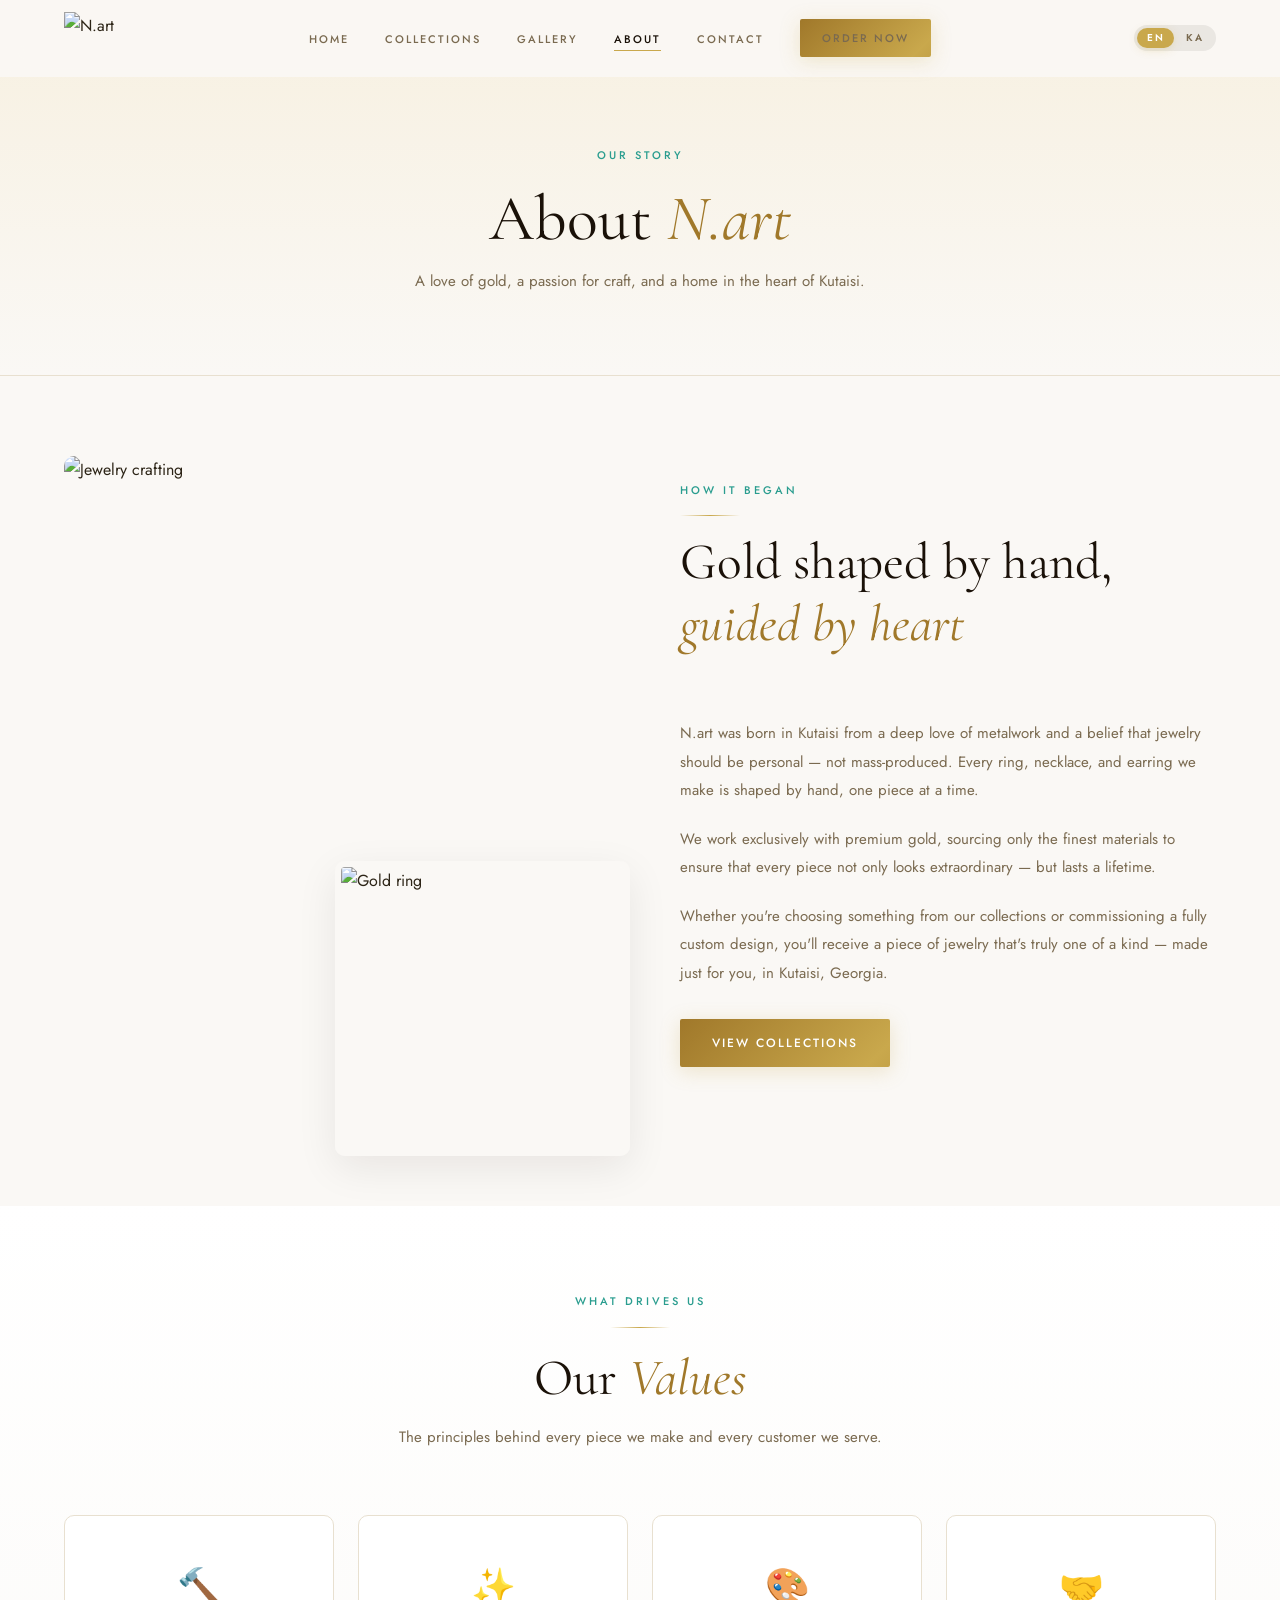
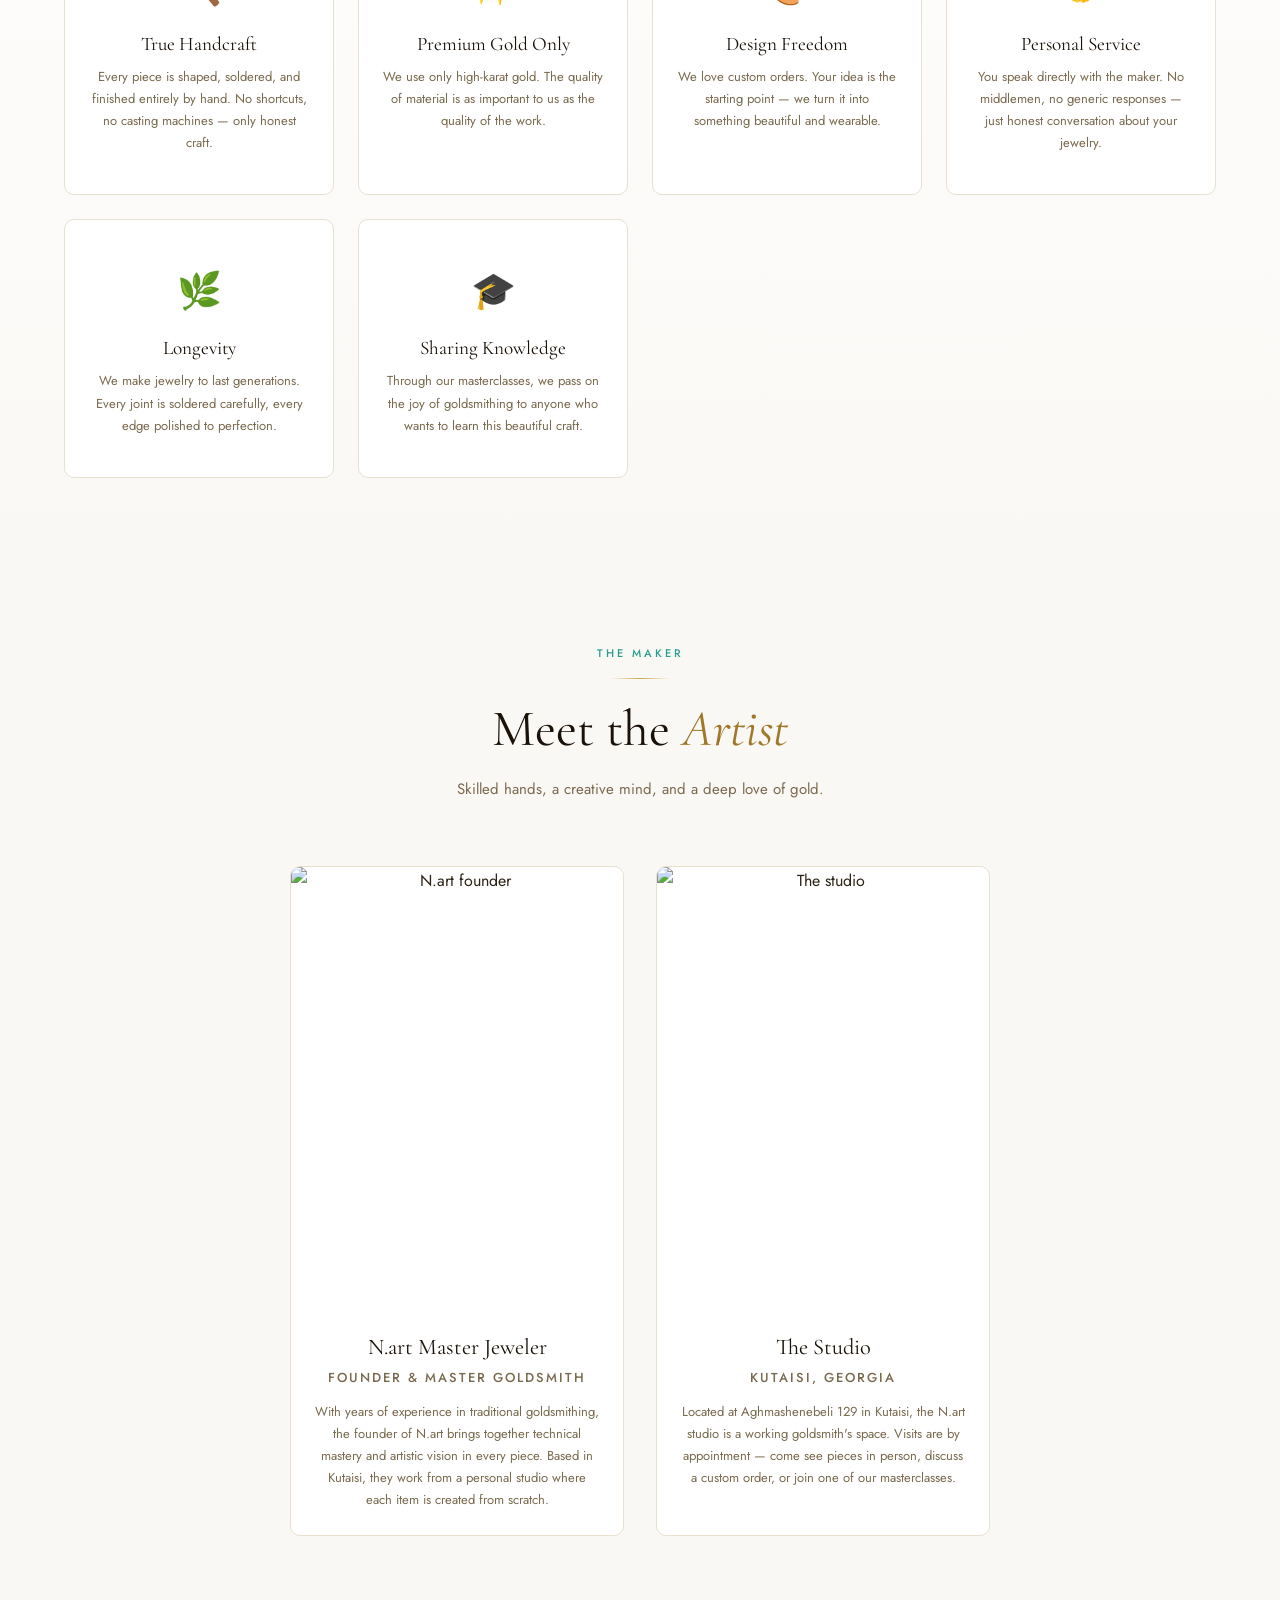
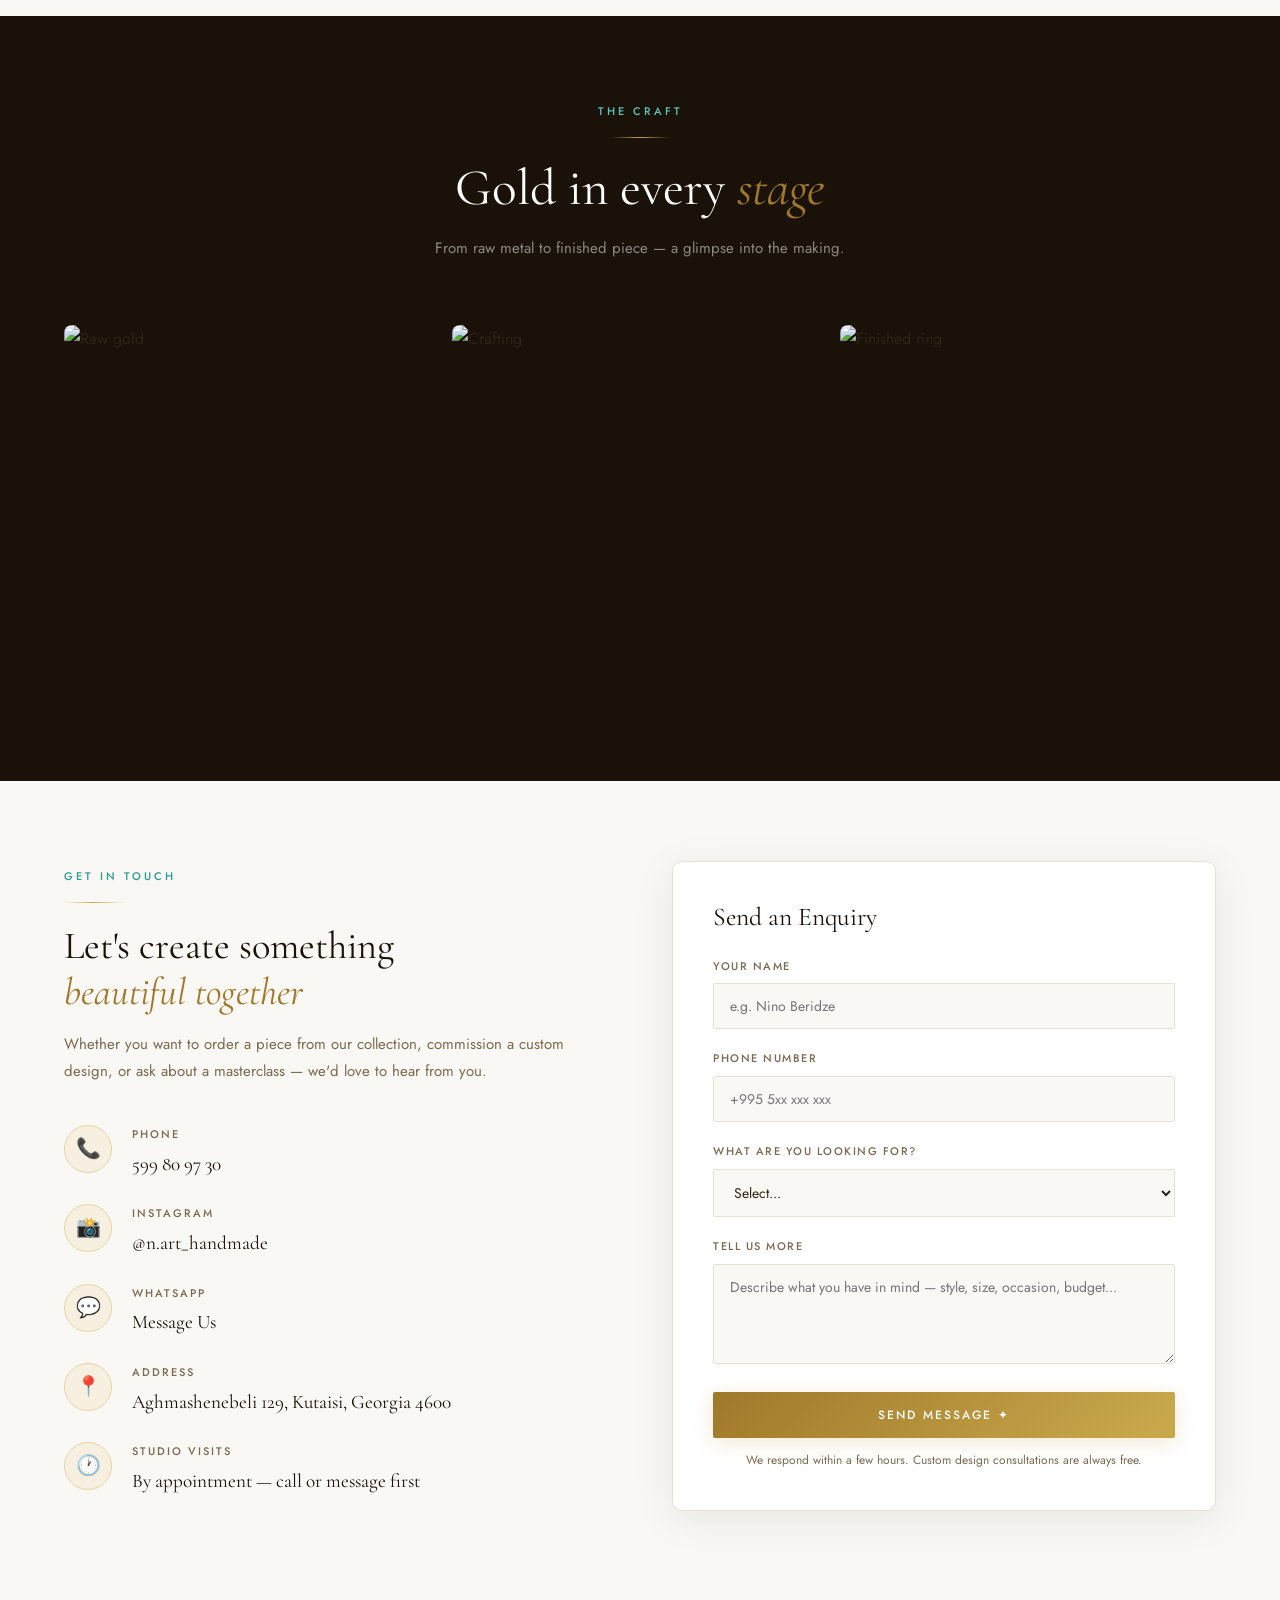
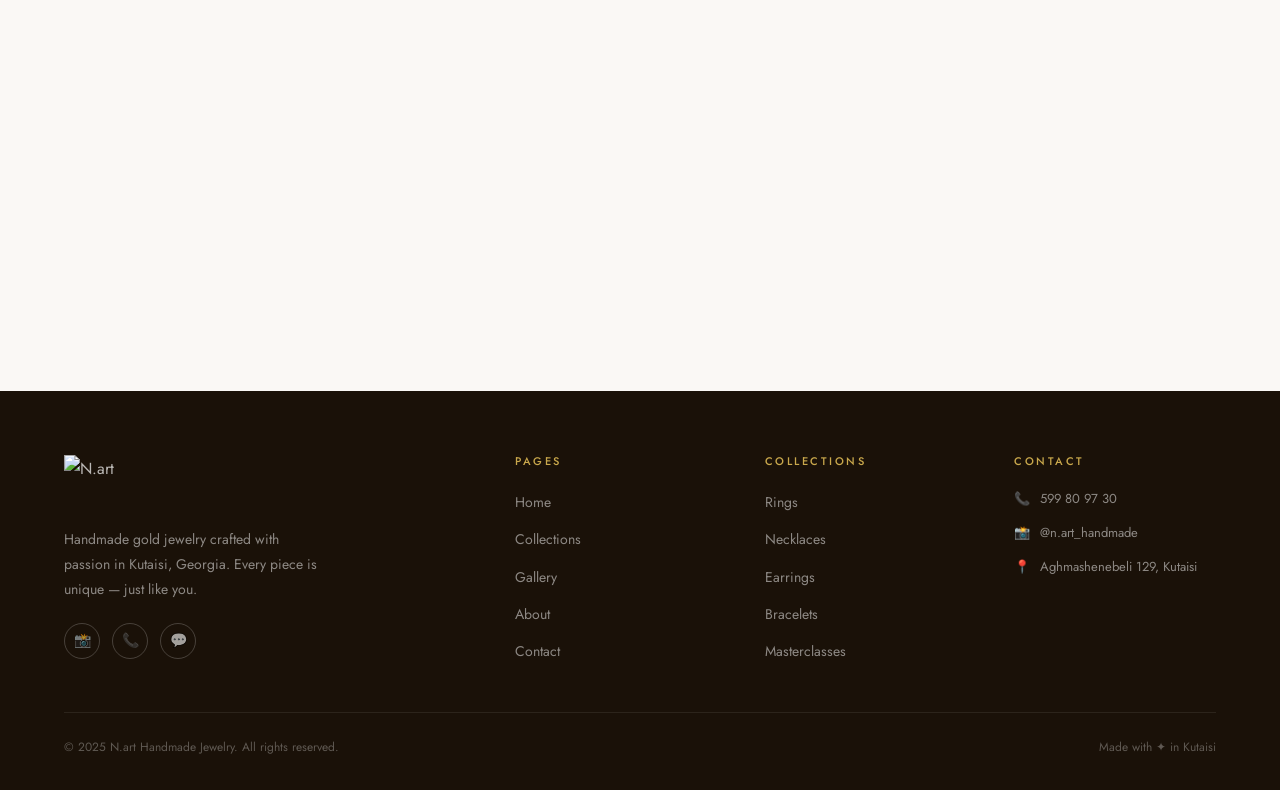
==== commit 081cadc5: "." ====
--- a/about.html
+++ b/about.html
@@ -1,42 +1,43 @@
 <!DOCTYPE html>
 <html lang="en">
 <head>
-  <meta charset="UTF-8" />
-  <meta name="viewport" content="width=device-width, initial-scale=1.0" />
-  <title>About Us — N.art Handmade Jewelry</title>
-  <link rel="stylesheet" href="style.css" />
-  <link rel="preconnect" href="https://fonts.googleapis.com" />
+  <meta charset="UTF-8" /><meta name="viewport" content="width=device-width, initial-scale=1.0" />
+  <title>About — N.art</title>
+  <link rel="stylesheet" href="style.css" /><link rel="preconnect" href="https://fonts.googleapis.com" />
 </head>
 <body>
-
   <nav class="navbar" id="navbar">
     <div class="nav-inner">
       <a class="nav-logo" href="index.html"><img src="logo.jpg" alt="N.art" /></a>
       <ul class="nav-links">
-        <li><a href="index.html">Home</a></li>
-        <li><a href="services.html">Collections</a></li>
-        <li><a href="gallery.html">Gallery</a></li>
-        <li><a href="about.html">About</a></li>
-        <li><a href="about.html#contact">Contact</a></li>
-        <li><a href="tel:+995599809730" class="btn btn-primary nav-book">Order Now</a></li>
+        <li><a href="index.html" data-en="Home" data-ka="მთავარი">Home</a></li>
+        <li><a href="services.html" data-en="Collections" data-ka="კოლექციები">Collections</a></li>
+        <li><a href="gallery.html" data-en="Gallery" data-ka="გალერეა">Gallery</a></li>
+        <li><a href="about.html" data-en="About" data-ka="ჩვენს შესახებ">About</a></li>
+        <li><a href="about.html#contact" data-en="Contact" data-ka="კონტაქტი">Contact</a></li>
+        <li><a href="tel:+995599809730" class="btn btn-primary nav-book" data-en="Order Now" data-ka="შეკვეთა">Order Now</a></li>
       </ul>
+      <div class="lang-switcher">
+        <button class="lang-btn active" data-lang="en">EN</button>
+        <button class="lang-btn" data-lang="ka">KA</button>
+      </div>
       <div class="nav-toggle" id="navToggle"><span></span><span></span><span></span></div>
     </div>
   </nav>
   <div class="mobile-menu" id="mobileMenu">
-    <a href="index.html">Home</a>
-    <a href="services.html">Collections</a>
-    <a href="gallery.html">Gallery</a>
-    <a href="about.html">About</a>
-    <a href="about.html#contact">Contact</a>
-    <a href="tel:+995599809730" class="btn btn-primary" style="text-align:center;">Order Now</a>
+    <a href="index.html" data-en="Home" data-ka="მთავარი">Home</a>
+    <a href="services.html" data-en="Collections" data-ka="კოლექციები">Collections</a>
+    <a href="gallery.html" data-en="Gallery" data-ka="გალერეა">Gallery</a>
+    <a href="about.html" data-en="About" data-ka="ჩვენს შესახებ">About</a>
+    <a href="about.html#contact" data-en="Contact" data-ka="კონტაქტი">Contact</a>
+    <a href="tel:+995599809730" class="btn btn-primary" style="text-align:center;" data-en="Order Now" data-ka="შეკვეთა">Order Now</a>
   </div>
 
   <div class="page-hero">
     <div class="container">
-      <span class="section-label">Our Story</span>
-      <h1>About <em>N.art</em></h1>
-      <p>A love of gold, a passion for craft, and a home in the heart of Kutaisi.</p>
+      <span class="section-label" data-en="Our Story" data-ka="ჩვენი ისტორია">Our Story</span>
+      <h1><span data-en="About" data-ka="ჩვენს შესახებ">About</span> <em>N.art</em></h1>
+      <p data-en="A love of gold, a passion for craft, and a home in the heart of Kutaisi." data-ka="სიყვარული ოქროს მიმართ, გატაცება ხელოსნობით და სახლი ქუთაისის გულში.">A love of gold, a passion for craft, and a home in the heart of Kutaisi.</p>
     </div>
   </div>
 
@@ -45,37 +46,19 @@
     <div class="container">
       <div class="about-grid reveal">
         <div class="about-images">
-          <div class="about-img-main">
-            <img
-              src="https://images.unsplash.com/photo-1611591437281-460bfbe1220a?w=700&q=85"
-              alt="Jewelry being crafted"
-            />
-          </div>
-          <div class="about-img-accent">
-            <img
-              src="https://images.unsplash.com/photo-1602173574767-37ac01994b2a?w=400&q=85"
-              alt="Gold ring detail"
-            />
-          </div>
+          <div class="about-img-main"><img src="https://images.unsplash.com/photo-1611591437281-460bfbe1220a?w=700&q=85" alt="Jewelry crafting" /></div>
+          <div class="about-img-accent"><img src="https://images.unsplash.com/photo-1602173574767-37ac01994b2a?w=400&q=85" alt="Gold ring" /></div>
         </div>
         <div class="about-content">
           <div class="section-header" style="text-align:left;">
-            <span class="section-label">How It Began</span>
+            <span class="section-label" data-en="How It Began" data-ka="როგორ დაიწყო">How It Began</span>
             <div class="section-divider" style="margin:0 0 16px;"></div>
-            <h2>Gold shaped by hand,<br><em>guided by heart</em></h2>
-          </div>
-          <p class="about-text">
-            N.art was born in Kutaisi from a deep love of metalwork and a belief that jewelry should be personal — not mass-produced. Every ring, necklace, and earring we make is shaped by hand, one piece at a time, by someone who genuinely cares about the result.
-          </p>
-          <p class="about-text">
-            We work exclusively with premium gold, sourcing only the finest materials to ensure that every piece not only looks extraordinary — but lasts a lifetime. Our studio is a place where craft is taken seriously and no two pieces ever come out exactly the same.
-          </p>
-          <p class="about-text">
-            Whether you're choosing something from our collections or commissioning a fully custom design, you'll receive a piece of jewelry that's truly one of a kind — made just for you, in Kutaisi, Georgia.
-          </p>
-          <div style="margin-top:32px;">
-            <a href="services.html" class="btn btn-primary">View Collections</a>
-          </div>
+            <h2><span data-en="Gold shaped by hand," data-ka="ოქრო ხელით ჩამოყალიბებული,">Gold shaped by hand,</span><br><em data-en="guided by heart" data-ka="გულით ხელმძღვანელობილი">guided by heart</em></h2>
+          </div>
+          <p class="about-text" data-en="N.art was born in Kutaisi from a deep love of metalwork and a belief that jewelry should be personal — not mass-produced. Every ring, necklace, and earring we make is shaped by hand, one piece at a time." data-ka="N.art დაიბადა ქუთაისში ლითონის დამუშავების ღრმა სიყვარულიდან და რწმენიდან, რომ სამკაულები უნდა იყოს პირადი — არა მასობრივი. ყოველი ბეჭედი, ყელსაბამი და საყურე ხელით არის ჩამოყალიბებული.">N.art was born in Kutaisi from a deep love of metalwork and a belief that jewelry should be personal — not mass-produced.</p>
+          <p class="about-text" data-en="We work exclusively with premium gold, sourcing only the finest materials to ensure that every piece not only looks extraordinary — but lasts a lifetime." data-ka="ვმუშაობთ მხოლოდ პრემიუმ ოქროთი, ვარჩევთ მხოლოდ საუკეთესო მასალებს, რათა დავრწმუნდეთ, რომ ყოველი ნაჭერი არა მხოლოდ განსაკუთრებულად გამოიყურება — არამედ გრძელდება მთელი სიცოცხლე.">We work exclusively with premium gold to ensure that every piece not only looks extraordinary — but lasts a lifetime.</p>
+          <p class="about-text" data-en="Whether you're choosing something from our collections or commissioning a fully custom design, you'll receive a piece of jewelry that's truly one of a kind — made just for you, in Kutaisi, Georgia." data-ka="იქნება შენ ირჩევ ჩვენი კოლექციიდან თუ უკვეთ სრულად ინდივიდუალურ დიზაინს, მიიღებ სამკაულს, რომელიც ნამდვილად ერთადერთია — შეიქმნა სპეციალურად შენთვის, ქუთაისში.">Whether you're choosing something from our collections or commissioning a fully custom design, you'll receive a piece that's truly one of a kind.</p>
+          <div style="margin-top:32px;"><a href="services.html" class="btn btn-primary" data-en="View Collections" data-ka="კოლექციების ნახვა">View Collections</a></div>
         </div>
       </div>
     </div>
@@ -85,42 +68,18 @@
   <section class="about-section" style="background:linear-gradient(180deg,var(--white) 0%,var(--cream) 100%);">
     <div class="container">
       <div class="section-header reveal">
-        <span class="section-label">What Drives Us</span>
+        <span class="section-label" data-en="What Drives Us" data-ka="რა გვამოძრავებს">What Drives Us</span>
         <div class="section-divider"></div>
-        <h2>Our <em>Values</em></h2>
-        <p>The principles behind every piece we make and every customer we serve.</p>
+        <h2><span data-en="Our" data-ka="ჩვენი">Our</span> <em data-en="Values" data-ka="ფასეულობები">Values</em></h2>
+        <p data-en="The principles behind every piece we make and every customer we serve." data-ka="პრინციპები, რომლებიც გვამოძრავებს ყოველი ნაჭრის შექმნაში და ყოველი კლიენტის მომსახურებაში.">The principles behind every piece we make and every customer we serve.</p>
       </div>
       <div class="values-grid reveal">
-        <div class="value-card">
-          <span class="value-icon">🔨</span>
-          <h3>True Handcraft</h3>
-          <p>Every piece is shaped, soldered, and finished entirely by hand. No shortcuts, no casting machines — only honest craft.</p>
-        </div>
-        <div class="value-card">
-          <span class="value-icon">✨</span>
-          <h3>Premium Gold Only</h3>
-          <p>We use only high-karat gold. The quality of material is as important to us as the quality of the work.</p>
-        </div>
-        <div class="value-card">
-          <span class="value-icon">🎨</span>
-          <h3>Design Freedom</h3>
-          <p>We love custom orders. Your idea is the starting point — we turn it into something beautiful and wearable.</p>
-        </div>
-        <div class="value-card">
-          <span class="value-icon">🤝</span>
-          <h3>Personal Service</h3>
-          <p>You speak directly with the maker. No middlemen, no generic responses — just honest conversation about your jewelry.</p>
-        </div>
-        <div class="value-card">
-          <span class="value-icon">🌿</span>
-          <h3>Longevity</h3>
-          <p>We make jewelry to last generations. Every joint is soldered carefully, every edge polished to perfection.</p>
-        </div>
-        <div class="value-card">
-          <span class="value-icon">🎓</span>
-          <h3>Sharing Knowledge</h3>
-          <p>Through our masterclasses, we pass on the joy of goldsmithing to anyone who wants to learn this beautiful craft.</p>
-        </div>
+        <div class="value-card"><span class="value-icon">🔨</span><h3 data-en="True Handcraft" data-ka="ნამდვილი ხელოსნობა">True Handcraft</h3><p data-en="Every piece is shaped, soldered, and finished entirely by hand. No shortcuts, no casting machines — only honest craft." data-ka="ყოველი ნაჭერი ხელით არის ჩამოყალიბებული, შედუღებული და დასრულებული. არანაირი მოკლე გზა.">Every piece is shaped, soldered, and finished entirely by hand. No shortcuts — only honest craft.</p></div>
+        <div class="value-card"><span class="value-icon">✨</span><h3 data-en="Premium Gold Only" data-ka="მხოლოდ პრემიუმ ოქრო">Premium Gold Only</h3><p data-en="We use only high-karat gold. The quality of material is as important to us as the quality of the work." data-ka="ვიყენებთ მხოლოდ მაღალი კარატის ოქროს. მასალის ხარისხი ჩვენთვის ისეთივე მნიშვნელოვანია, როგორც ნამუშევრის ხარისხი.">We use only high-karat gold. Material quality is as important as craft quality.</p></div>
+        <div class="value-card"><span class="value-icon">🎨</span><h3 data-en="Design Freedom" data-ka="დიზაინის თავისუფლება">Design Freedom</h3><p data-en="We love custom orders. Your idea is the starting point — we turn it into something beautiful and wearable." data-ka="გვიყვარს ინდივიდუალური შეკვეთები. შენი იდეა საწყისი წერტილია — ჩვენ გადავქცევთ მას რაღაც ლამაზ და ტარებადი.">We love custom orders. Your idea is the starting point — we turn it into something beautiful.</p></div>
+        <div class="value-card"><span class="value-icon">🤝</span><h3 data-en="Personal Service" data-ka="პირადი მომსახურება">Personal Service</h3><p data-en="You speak directly with the maker. No middlemen, no generic responses — just honest conversation about your jewelry." data-ka="პირდაპირ საუბრობ ოსტატთან. არანაირი შუამავალი — მხოლოდ გულწრფელი საუბარი შენს სამკაულზე.">You speak directly with the maker. No middlemen — just honest conversation about your jewelry.</p></div>
+        <div class="value-card"><span class="value-icon">🌿</span><h3 data-en="Longevity" data-ka="გამძლეობა">Longevity</h3><p data-en="We make jewelry to last generations. Every joint is soldered carefully, every edge polished to perfection." data-ka="ვქმნით სამკაულებს, რომ გაძლოს თაობების განმავლობაში. ყოველი შეერთება ყურადღებით შედუღებულია.">We make jewelry to last generations. Every joint is soldered carefully, every edge polished.</p></div>
+        <div class="value-card"><span class="value-icon">🎓</span><h3 data-en="Sharing Knowledge" data-ka="ცოდნის გაზიარება">Sharing Knowledge</h3><p data-en="Through our masterclasses, we pass on the joy of goldsmithing to anyone who wants to learn this beautiful craft." data-ka="მასტერკლასების მეშვეობით ვუზიარებთ ოქრომჭედლობის სიხარულს ყველას, ვინც სურს ისწავლოს.">Through our masterclasses, we pass on the joy of goldsmithing to anyone who wants to learn.</p></div>
       </div>
     </div>
   </section>
@@ -129,64 +88,45 @@
   <section class="about-section">
     <div class="container">
       <div class="section-header reveal">
-        <span class="section-label">The Maker</span>
+        <span class="section-label" data-en="The Maker" data-ka="ოსტატი">The Maker</span>
         <div class="section-divider"></div>
-        <h2>Meet the <em>Artist</em></h2>
-        <p>Skilled hands, a creative mind, and a deep love of gold.</p>
-      </div>
-      <div class="team-grid reveal" style="max-width:700px; margin:0 auto;">
-
+        <h2><span data-en="Meet the" data-ka="გაიცანი">Meet the</span> <em data-en="Artist" data-ka="ოსტატი">Artist</em></h2>
+        <p data-en="Skilled hands, a creative mind, and a deep love of gold." data-ka="გამოცდილი ხელები, შემოქმედებითი გონება და ოქროს ღრმა სიყვარული.">Skilled hands, a creative mind, and a deep love of gold.</p>
+      </div>
+      <div class="team-grid reveal" style="max-width:700px;margin:0 auto;">
         <div class="team-card">
-          <div class="team-photo">
-            <img
-              src="https://images.unsplash.com/photo-1544717305-2782549b5136?w=500&q=85"
-              alt="N.art founder"
-            />
-          </div>
+          <div class="team-photo"><img src="https://images.unsplash.com/photo-1544717305-2782549b5136?w=500&q=85" alt="N.art founder" /></div>
           <div class="team-info">
-            <h3>N.art Master Jeweler</h3>
-            <p class="team-role">Founder &amp; Master Goldsmith</p>
-            <p>With years of experience in traditional goldsmithing, the founder of N.art brings together technical mastery and artistic vision in every piece. Based in Kutaisi, they work from a personal studio where each item is created from scratch with their own hands.</p>
-          </div>
-        </div>
-
+            <h3 data-en="N.art Master Jeweler" data-ka="N.art-ის ოსტატი ოქრომჭედელი">N.art Master Jeweler</h3>
+            <p class="team-role" data-en="Founder &amp; Master Goldsmith" data-ka="დამფუძნებელი &amp; ოსტატი ოქრომჭედელი">Founder &amp; Master Goldsmith</p>
+            <p data-en="With years of experience in traditional goldsmithing, the founder of N.art brings together technical mastery and artistic vision in every piece. Based in Kutaisi, they work from a personal studio where each item is created from scratch." data-ka="ტრადიციული ოქრომჭედლობის წლიანი გამოცდილებით, N.art-ის დამფუძნებელი ერთ ნაჭერში აერთიანებს ტექნიკურ ოსტატობას და მხატვრულ ხედვას. სახლობს ქუთაისში.">With years of experience in traditional goldsmithing, the founder of N.art brings together technical mastery and artistic vision in every piece.</p>
+          </div>
+        </div>
         <div class="team-card">
-          <div class="team-photo">
-            <img
-              src="https://images.unsplash.com/photo-1631583920234-d3a74e856fb3?w=500&q=85"
-              alt="Jewelry workshop"
-            />
-          </div>
+          <div class="team-photo"><img src="https://images.unsplash.com/photo-1631583920234-d3a74e856fb3?w=500&q=85" alt="The studio" /></div>
           <div class="team-info">
-            <h3>The Studio</h3>
-            <p class="team-role">Kutaisi, Georgia</p>
-            <p>Located at აღმაშენებლის 129 in Kutaisi, the N.art studio is a working goldsmith's space. Visits are by appointment — come see pieces in person, discuss a custom order, or join one of our masterclasses.</p>
-          </div>
-        </div>
-
+            <h3 data-en="The Studio" data-ka="სტუდია">The Studio</h3>
+            <p class="team-role" data-en="Kutaisi, Georgia" data-ka="ქუთაისი, საქართველო">Kutaisi, Georgia</p>
+            <p data-en="Located at Aghmashenebeli 129 in Kutaisi, the N.art studio is a working goldsmith's space. Visits are by appointment — come see pieces in person, discuss a custom order, or join one of our masterclasses." data-ka="მდებარეობს აღმაშენებლის 129-ში, ქუთაისში. N.art-ის სტუდია არის მოქმედი ოქრომჭედლის სივრცე. ვიზიტები — ვხვდებით წინასწარი შეთანხმებით.">Located at Aghmashenebeli 129 in Kutaisi. Visits are by appointment — come see pieces in person, discuss a custom order, or join a masterclass.</p>
+          </div>
+        </div>
       </div>
     </div>
   </section>
 
   <!-- STUDIO PHOTOS -->
-  <section class="about-section" style="background:var(--dark); padding:80px 0;">
+  <section class="about-section" style="background:var(--dark);padding:80px 0;">
     <div class="container">
       <div class="section-header reveal">
-        <span class="section-label" style="color:var(--teal-light);">The Craft</span>
+        <span class="section-label" style="color:var(--teal-light);" data-en="The Craft" data-ka="ხელოსნობა">The Craft</span>
         <div class="section-divider"></div>
-        <h2 style="color:var(--white);">Gold in every <em>stage</em></h2>
-        <p style="color:rgba(255,255,255,0.5);">From raw metal to finished piece — a glimpse into the making.</p>
-      </div>
-      <div style="display:grid; grid-template-columns:repeat(3,1fr); gap:12px;" class="reveal">
-        <div style="border-radius:8px; overflow:hidden; aspect-ratio:1;">
-          <img src="https://images.unsplash.com/photo-1599643478518-a784e5dc4c8f?w=500&q=80" alt="Raw gold" style="width:100%; height:100%; object-fit:cover;" />
-        </div>
-        <div style="border-radius:8px; overflow:hidden; aspect-ratio:1;">
-          <img src="https://images.unsplash.com/photo-1611591437281-460bfbe1220a?w=500&q=80" alt="Crafting jewelry" style="width:100%; height:100%; object-fit:cover;" />
-        </div>
-        <div style="border-radius:8px; overflow:hidden; aspect-ratio:1;">
-          <img src="https://images.unsplash.com/photo-1602173574767-37ac01994b2a?w=500&q=80" alt="Finished ring" style="width:100%; height:100%; object-fit:cover;" />
-        </div>
+        <h2 style="color:var(--white);"><span data-en="Gold in every" data-ka="ოქრო თითოეულ">Gold in every</span> <em data-en="stage" data-ka="ეტაპზე">stage</em></h2>
+        <p style="color:rgba(255,255,255,0.5);" data-en="From raw metal to finished piece — a glimpse into the making." data-ka="უმი ლითონიდან დასრულებულ ნაჭრამდე — შემოქმედების პროცესი.">From raw metal to finished piece — a glimpse into the making.</p>
+      </div>
+      <div style="display:grid;grid-template-columns:repeat(3,1fr);gap:12px;" class="reveal">
+        <div style="border-radius:8px;overflow:hidden;aspect-ratio:1;"><img src="https://images.unsplash.com/photo-1599643478518-a784e5dc4c8f?w=500&q=80" alt="Raw gold" style="width:100%;height:100%;object-fit:cover;" /></div>
+        <div style="border-radius:8px;overflow:hidden;aspect-ratio:1;"><img src="https://images.unsplash.com/photo-1611591437281-460bfbe1220a?w=500&q=80" alt="Crafting" style="width:100%;height:100%;object-fit:cover;" /></div>
+        <div style="border-radius:8px;overflow:hidden;aspect-ratio:1;"><img src="https://images.unsplash.com/photo-1602173574767-37ac01994b2a?w=500&q=80" alt="Finished ring" style="width:100%;height:100%;object-fit:cover;" /></div>
       </div>
     </div>
   </section>
@@ -196,63 +136,35 @@
     <div class="container">
       <div class="contact-grid">
         <div class="contact-info reveal">
-          <span class="section-label">Get in Touch</span>
+          <span class="section-label" data-en="Get in Touch" data-ka="დაგვიკავშირდი">Get in Touch</span>
           <div class="section-divider" style="margin:0 0 20px;"></div>
-          <h2>Let's create something<br><em>beautiful together</em></h2>
-          <p>Whether you want to order a piece from our collection, commission a custom design, or ask about a masterclass — we'd love to hear from you.</p>
+          <h2><span data-en="Let's create something" data-ka="მოდი შევქმნათ">Let's create something</span><br><em data-en="beautiful together" data-ka="რაიმე მშვენიერი ერთად">beautiful together</em></h2>
+          <p data-en="Whether you want to order a piece from our collection, commission a custom design, or ask about a masterclass — we'd love to hear from you." data-ka="იქნება გსურს შეუკვეთო ჩვენი კოლექციიდან, ინდივიდუალური დიზაინი ან გაინტერესებს მასტერკლასი — გვიხარია შენი მოსმენა.">Whether you want to order, commission a custom design, or ask about a masterclass — we'd love to hear from you.</p>
           <div class="contact-items">
-            <div class="contact-item">
-              <div class="contact-item-icon">📞</div>
-              <div class="contact-item-text">
-                <strong>Phone</strong>
-                <a href="tel:+995599809730">599 80 97 30</a>
-              </div>
-            </div>
-            <div class="contact-item">
-              <div class="contact-item-icon">📸</div>
-              <div class="contact-item-text">
-                <strong>Instagram</strong>
-                <a href="https://www.instagram.com/n.art_handmade" target="_blank">@n.art_handmade</a>
-              </div>
-            </div>
-            <div class="contact-item">
-              <div class="contact-item-icon">💬</div>
-              <div class="contact-item-text">
-                <strong>WhatsApp</strong>
-                <a href="https://wa.me/995599809730" target="_blank">Message Us</a>
-              </div>
-            </div>
-            <div class="contact-item">
-              <div class="contact-item-icon">📍</div>
-              <div class="contact-item-text">
-                <strong>Address</strong>
-                <span>აღმაშენებლის 129<br>Kutaisi, Georgia 4600</span>
-              </div>
-            </div>
-            <div class="contact-item">
-              <div class="contact-item-icon">🕐</div>
-              <div class="contact-item-text">
-                <strong>Studio Visits</strong>
-                <span>By appointment — call or message first</span>
-              </div>
-            </div>
+            <div class="contact-item"><div class="contact-item-icon">📞</div><div class="contact-item-text"><strong data-en="Phone" data-ka="ტელეფონი">Phone</strong><a href="tel:+995599809730">599 80 97 30</a></div></div>
+            <div class="contact-item"><div class="contact-item-icon">📸</div><div class="contact-item-text"><strong data-en="Instagram" data-ka="ინსტაგრამი">Instagram</strong><a href="https://www.instagram.com/n.art_handmade" target="_blank">@n.art_handmade</a></div></div>
+            <div class="contact-item"><div class="contact-item-icon">💬</div><div class="contact-item-text"><strong data-en="WhatsApp" data-ka="ვოთსაფი">WhatsApp</strong><a href="https://wa.me/995599809730" target="_blank" data-en="Message Us" data-ka="მოგვწერე">Message Us</a></div></div>
+            <div class="contact-item"><div class="contact-item-icon">📍</div><div class="contact-item-text"><strong data-en="Address" data-ka="მისამართი">Address</strong><span data-en="Aghmashenebeli 129, Kutaisi, Georgia 4600" data-ka="აღმაშენებლის 129, ქუთაისი, საქართველო 4600">Aghmashenebeli 129, Kutaisi, Georgia 4600</span></div></div>
+            <div class="contact-item"><div class="contact-item-icon">🕐</div><div class="contact-item-text"><strong data-en="Studio Visits" data-ka="სტუდიაში ვიზიტი">Studio Visits</strong><span data-en="By appointment — call or message first" data-ka="წინასწარი შეთანხმებით — ჯერ დაგვიკავშირდი">By appointment — call or message first</span></div></div>
           </div>
         </div>
 
         <div class="contact-form-wrap reveal">
-          <h3>Send an Enquiry</h3>
+          <h3 data-en="Send an Enquiry" data-ka="გამოგვიგზავნე მოთხოვნა">Send an Enquiry</h3>
           <form id="contactForm">
             <div class="form-group">
-              <label for="name">Your Name</label>
-              <input type="text" id="name" name="name" placeholder="e.g. Nino Beridze" required />
-            </div>
-            <div class="form-group">
-              <label for="phone">Phone Number</label>
-              <input type="tel" id="phone" name="phone" placeholder="+995 5xx xxx xxx" required />
-            </div>
-            <div class="form-group">
-              <label for="interest">What Are You Looking For?</label>
-              <select id="interest" name="interest">
+              <label for="name" data-en="Your Name" data-ka="შენი სახელი">Your Name</label>
+              <input type="text" id="name" name="name" data-placeholder-en="e.g. Nino Beridze" data-placeholder-ka="მაგ. ნინო ბერიძე" placeholder="e.g. Nino Beridze" required />
+            </div>
+            <div class="form-group">
+              <label for="phone" data-en="Phone Number" data-ka="ტელეფონის ნომერი">Phone Number</label>
+              <input type="tel" id="phone" name="phone" data-placeholder-en="+995 5xx xxx xxx" data-placeholder-ka="+995 5xx xxx xxx" placeholder="+995 5xx xxx xxx" required />
+            </div>
+            <div class="form-group">
+              <label for="interest" data-en="What Are You Looking For?" data-ka="რა გაინტერესებს?">What Are You Looking For?</label>
+              <select id="interest" name="interest"
+                data-options-en='["Select...","Ring — from collection","Necklace — from collection","Earrings — from collection","Bracelet — from collection","Custom order / bespoke piece","Wedding / engagement jewelry","Masterclass information","Other"]'
+                data-options-ka='["აირჩიე...","ბეჭედი — კოლექციიდან","ყელსაბამი — კოლექციიდან","საყურეები — კოლექციიდან","სამაჯური — კოლექციიდან","ინდივიდუალური შეკვეთა","საქორწილო / ნიშნობის სამკაულები","მასტერკლასის ინფორმაცია","სხვა"]'>
                 <option value="">Select...</option>
                 <option>Ring — from collection</option>
                 <option>Necklace — from collection</option>
@@ -265,75 +177,30 @@
               </select>
             </div>
             <div class="form-group">
-              <label for="message">Tell Us More</label>
-              <textarea id="message" name="message" placeholder="Describe what you have in mind — style, size, occasion, budget..."></textarea>
-            </div>
-            <button type="submit" class="btn btn-primary" style="width:100%; justify-content:center;">
-              Send Message ✦
-            </button>
-            <p style="font-size:12px; color:var(--text-light); margin-top:12px; text-align:center;">
-              We respond within a few hours. Custom design consultations are always free.
-            </p>
+              <label for="message" data-en="Tell Us More" data-ka="გვიამბე მეტი">Tell Us More</label>
+              <textarea id="message" name="message" data-placeholder-en="Describe what you have in mind — style, size, occasion, budget..." data-placeholder-ka="აღწერე, რა გაქვს ფიქრში — სტილი, ზომა, შემთხვევა, ბიუჯეტი..." placeholder="Describe what you have in mind..."></textarea>
+            </div>
+            <button type="submit" class="btn btn-primary" style="width:100%;justify-content:center;" data-en="Send Message ✦" data-ka="გამოგვიგზავნე ✦">Send Message ✦</button>
+            <p style="font-size:12px;color:var(--text-light);margin-top:12px;text-align:center;" data-en="We respond within a few hours. Custom design consultations are always free." data-ka="ვპასუხობთ რამდენიმე საათში. ინდივიდუალური დიზაინის კონსულტაციები ყოველთვის უფასოა.">We respond within a few hours. Custom design consultations are always free.</p>
           </form>
         </div>
       </div>
     </div>
   </section>
 
-  <!-- MAP EMBED -->
-  <div style="height:380px; overflow:hidden; filter:saturate(0.8);">
-    <iframe
-      src="https://www.google.com/maps/embed?pb=!1m18!1m12!1m3!1d2974.0!2d42.7095!3d42.2690!2m3!1f0!2f0!3f0!3m2!1i1024!2i768!4f13.1!3m3!1m2!1s0x0%3A0x0!2zNDLCsDE2JzA4LjQiTiA0MsKwNDInMzQuMiJF!5e0!3m2!1sen!2sge!4v1234567890"
-      width="100%" height="380" style="border:0; display:block;"
-      allowfullscreen="" loading="lazy" referrerpolicy="no-referrer-when-downgrade">
-    </iframe>
+  <div style="height:380px;overflow:hidden;filter:saturate(0.8);">
+    <iframe src="https://www.google.com/maps/embed?pb=!1m18!1m12!1m3!1d11894.5!2d42.7095!3d42.2690!2m3!1f0!2f0!3f0!3m2!1i1024!2i768!4f13.1!3m3!1m2!1s0x405c8bc6d2a2b0c5%3A0x1234567890abcdef!2sAghmashenebeli+Ave%2C+Kutaisi!5e0!3m2!1sen!2sge!4v1234567890" width="100%" height="380" style="border:0;display:block;" allowfullscreen="" loading="lazy"></iframe>
   </div>
 
   <footer class="footer">
     <div class="container">
       <div class="footer-grid">
-        <div class="footer-brand">
-          <img src="logo.jpg" alt="N.art" />
-          <p>Handmade gold jewelry crafted with passion in Kutaisi, Georgia. Every piece is unique — just like you.</p>
-          <div class="footer-social">
-            <a class="social-link" href="https://www.instagram.com/n.art_handmade" target="_blank">📸</a>
-            <a class="social-link" href="tel:+995599809730">📞</a>
-            <a class="social-link" href="https://wa.me/995599809730" target="_blank">💬</a>
-          </div>
-        </div>
-        <div>
-          <h4>Pages</h4>
-          <ul class="footer-links">
-            <li><a href="index.html">Home</a></li>
-            <li><a href="services.html">Collections</a></li>
-            <li><a href="gallery.html">Gallery</a></li>
-            <li><a href="about.html">About</a></li>
-            <li><a href="about.html#contact">Contact</a></li>
-          </ul>
-        </div>
-        <div>
-          <h4>Collections</h4>
-          <ul class="footer-links">
-            <li><a href="services.html">Rings</a></li>
-            <li><a href="services.html">Necklaces</a></li>
-            <li><a href="services.html">Earrings</a></li>
-            <li><a href="services.html">Bracelets</a></li>
-            <li><a href="services.html#masterclasses">Masterclasses</a></li>
-          </ul>
-        </div>
-        <div>
-          <h4>Contact</h4>
-          <div class="footer-contact">
-            <div class="footer-contact-item"><span class="icon">📞</span><span>599 80 97 30</span></div>
-            <div class="footer-contact-item"><span class="icon">📸</span><span>@n.art_handmade</span></div>
-            <div class="footer-contact-item"><span class="icon">📍</span><span>აღმაშენებლის 129, Kutaisi, 4600</span></div>
-          </div>
-        </div>
-      </div>
-      <div class="footer-bottom">
-        <span>© 2025 N.art Handmade Jewelry. All rights reserved.</span>
-        <span>Made with ✦ in Kutaisi</span>
-      </div>
+        <div class="footer-brand"><img src="logo.jpg" alt="N.art" /><p data-en="Handmade gold jewelry crafted with passion in Kutaisi, Georgia. Every piece is unique — just like you." data-ka="ხელნაკეთი ოქროს სამკაულები, შექმნილი სიყვარულით ქუთაისში. თითოეული ნაჭერი უნიკალურია.">Handmade gold jewelry crafted with passion in Kutaisi.</p><div class="footer-social"><a class="social-link" href="https://www.instagram.com/n.art_handmade" target="_blank">📸</a><a class="social-link" href="tel:+995599809730">📞</a><a class="social-link" href="https://wa.me/995599809730" target="_blank">💬</a></div></div>
+        <div><h4 data-en="Pages" data-ka="გვერდები">Pages</h4><ul class="footer-links"><li><a href="index.html" data-en="Home" data-ka="მთავარი">Home</a></li><li><a href="services.html" data-en="Collections" data-ka="კოლექციები">Collections</a></li><li><a href="gallery.html" data-en="Gallery" data-ka="გალერეა">Gallery</a></li><li><a href="about.html" data-en="About" data-ka="ჩვენს შესახებ">About</a></li><li><a href="about.html#contact" data-en="Contact" data-ka="კონტაქტი">Contact</a></li></ul></div>
+        <div><h4 data-en="Collections" data-ka="კოლექციები">Collections</h4><ul class="footer-links"><li><a href="services.html" data-en="Rings" data-ka="ბეჭდები">Rings</a></li><li><a href="services.html" data-en="Necklaces" data-ka="ყელსაბამები">Necklaces</a></li><li><a href="services.html" data-en="Earrings" data-ka="საყურეები">Earrings</a></li><li><a href="services.html" data-en="Bracelets" data-ka="სამაჯურები">Bracelets</a></li><li><a href="services.html#masterclasses" data-en="Masterclasses" data-ka="მასტერკლასები">Masterclasses</a></li></ul></div>
+        <div><h4 data-en="Contact" data-ka="კონტაქტი">Contact</h4><div class="footer-contact"><div class="footer-contact-item"><span class="icon">📞</span><span>599 80 97 30</span></div><div class="footer-contact-item"><span class="icon">📸</span><span>@n.art_handmade</span></div><div class="footer-contact-item"><span class="icon">📍</span><span data-en="Aghmashenebeli 129, Kutaisi" data-ka="აღმაშენებლის 129, ქუთაისი">Aghmashenebeli 129, Kutaisi</span></div></div></div>
+      </div>
+      <div class="footer-bottom"><span data-en="© 2025 N.art Handmade Jewelry. All rights reserved." data-ka="© 2025 N.art ხელნაკეთი სამკაულები. ყველა უფლება დაცულია.">© 2025 N.art Handmade Jewelry. All rights reserved.</span><span data-en="Made with ✦ in Kutaisi" data-ka="შექმნილია ✦ ქუთაისში">Made with ✦ in Kutaisi</span></div>
     </div>
   </footer>
 
--- a/style.css
+++ b/style.css
@@ -354,6 +354,41 @@
 .toast { position:fixed; bottom:32px; right:32px; background:var(--dark); color:var(--white); padding:16px 24px; border-radius:var(--radius-lg); border-left:3px solid var(--gold); font-size:14px; opacity:0; transform:translateY(16px); transition:all 0.3s; z-index:9000; pointer-events:none; }
 .toast.show { opacity:1; transform:translateY(0); }
 
+/* ===== LANGUAGE SWITCHER ===== */
+.lang-switcher {
+  display: flex;
+  align-items: center;
+  gap: 2px;
+  background: rgba(26,17,8,0.07);
+  border-radius: 20px;
+  padding: 3px;
+  margin-left: 8px;
+}
+.lang-btn {
+  font-family: var(--font-body);
+  font-size: 10px;
+  font-weight: 600;
+  letter-spacing: 1.5px;
+  text-transform: uppercase;
+  padding: 5px 10px;
+  border: none;
+  background: transparent;
+  color: var(--text-light);
+  border-radius: 16px;
+  cursor: pointer;
+  transition: var(--transition);
+  line-height: 1;
+}
+.lang-btn.active {
+  background: var(--gold);
+  color: var(--white);
+  box-shadow: 0 2px 8px var(--shadow-gold);
+}
+.lang-btn:not(.active):hover {
+  color: var(--dark);
+  background: rgba(201,168,76,0.15);
+}
+
 /* ===== SCROLL REVEAL ===== */
 .reveal { opacity:0; transform:translateY(30px); transition:opacity 0.7s ease, transform 0.7s ease; }
 .reveal.visible { opacity:1; transform:translateY(0); }
